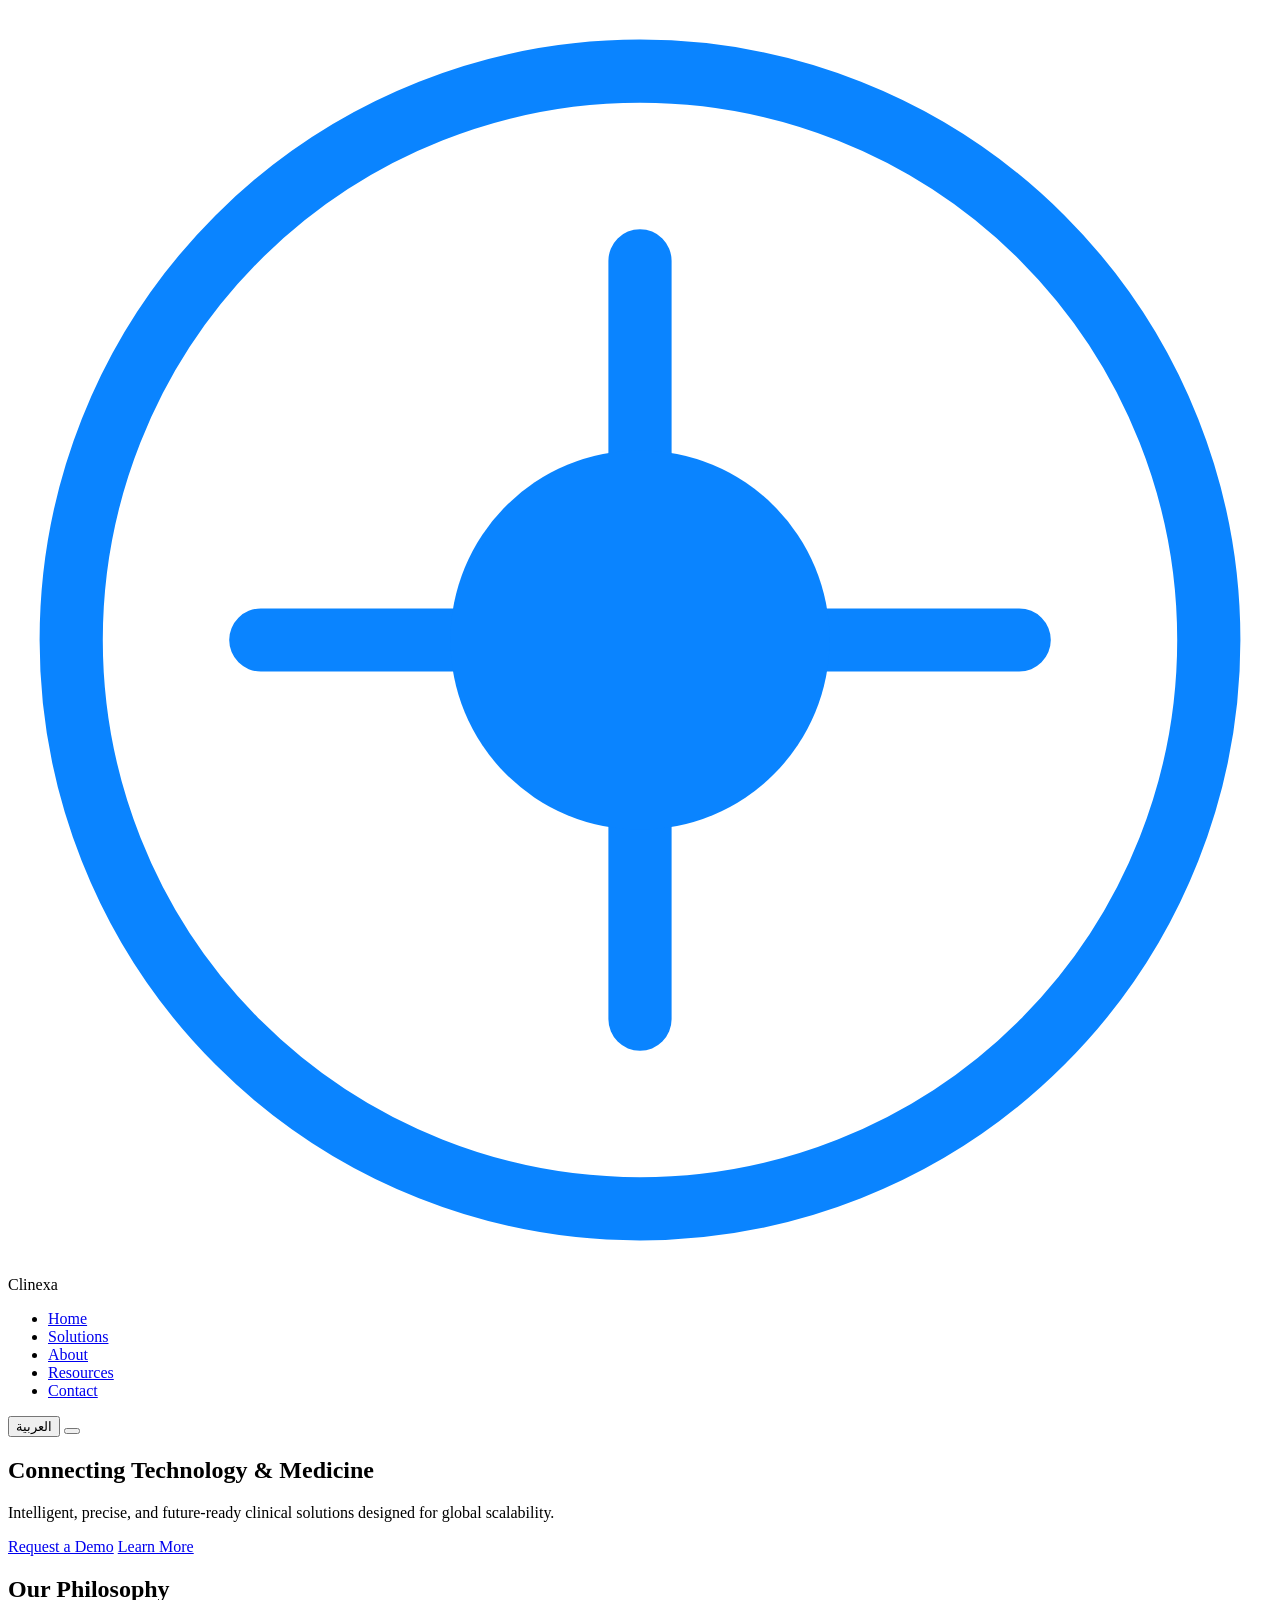
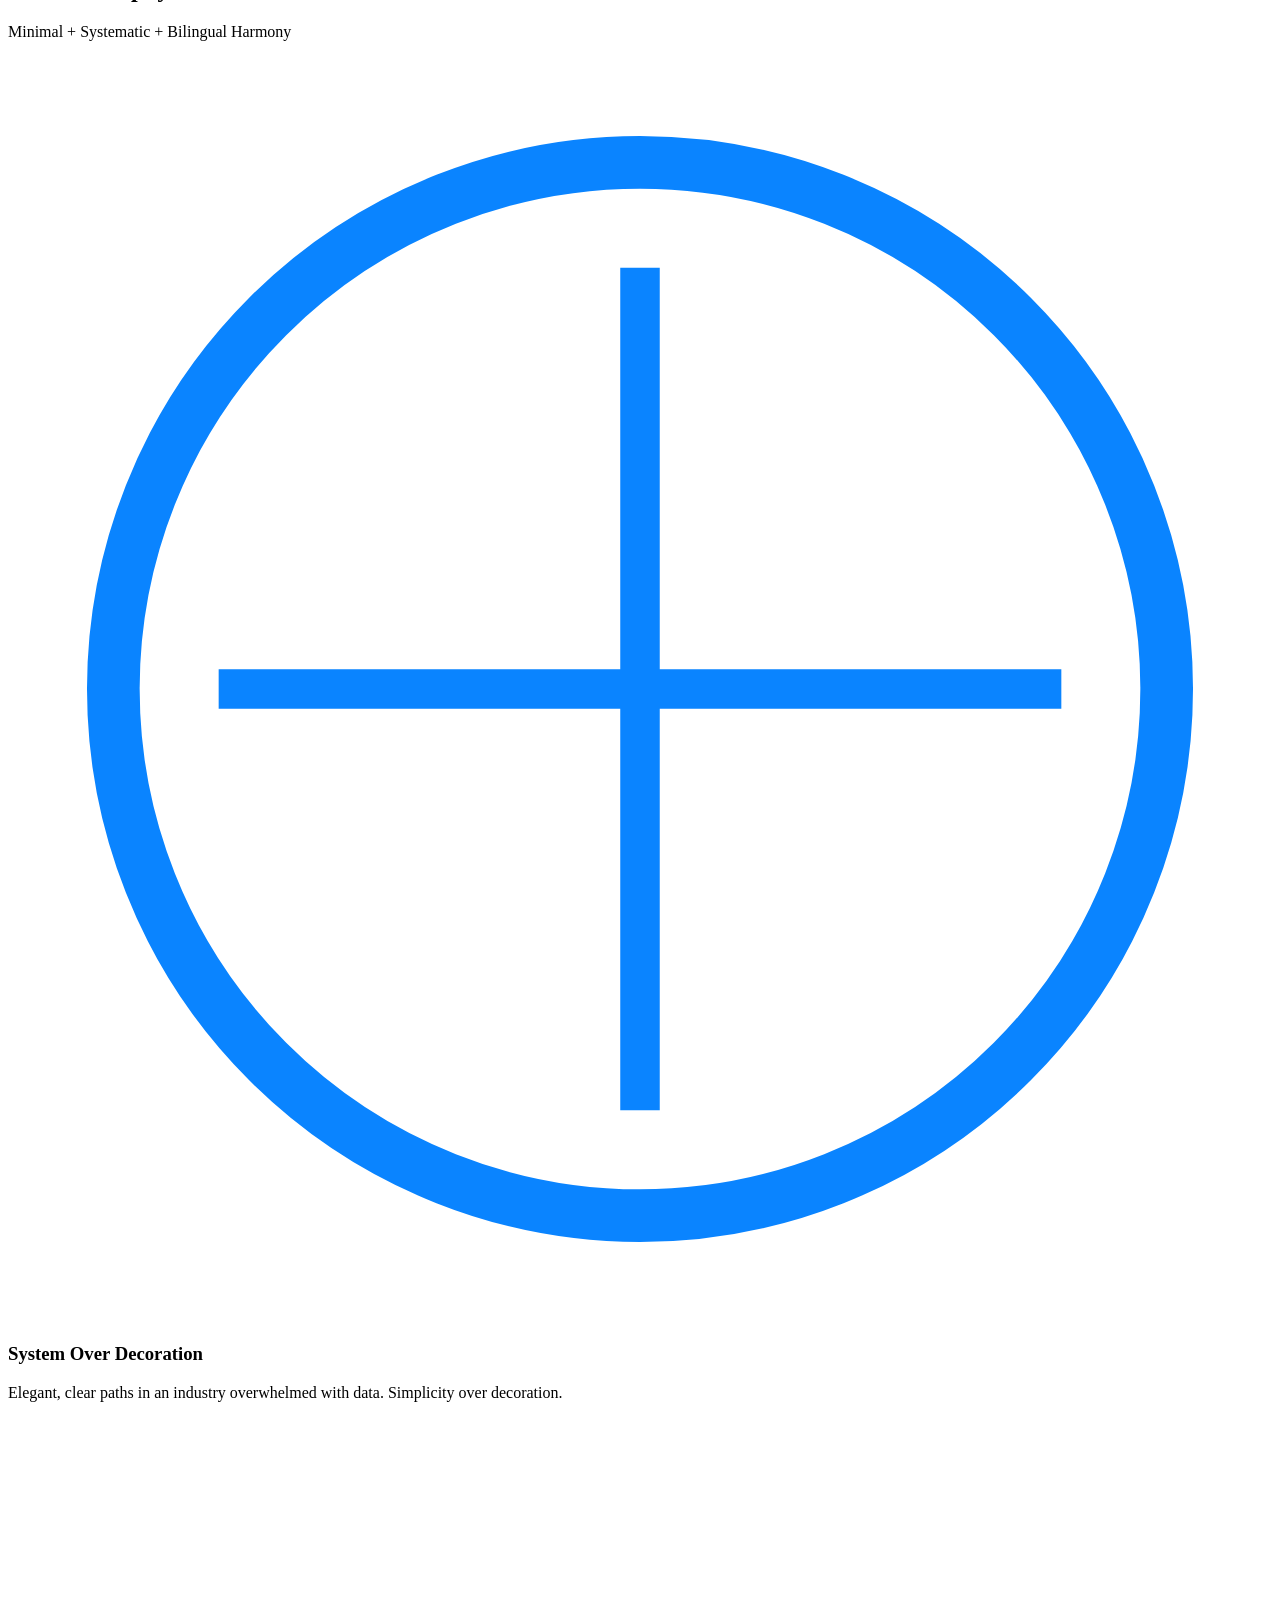
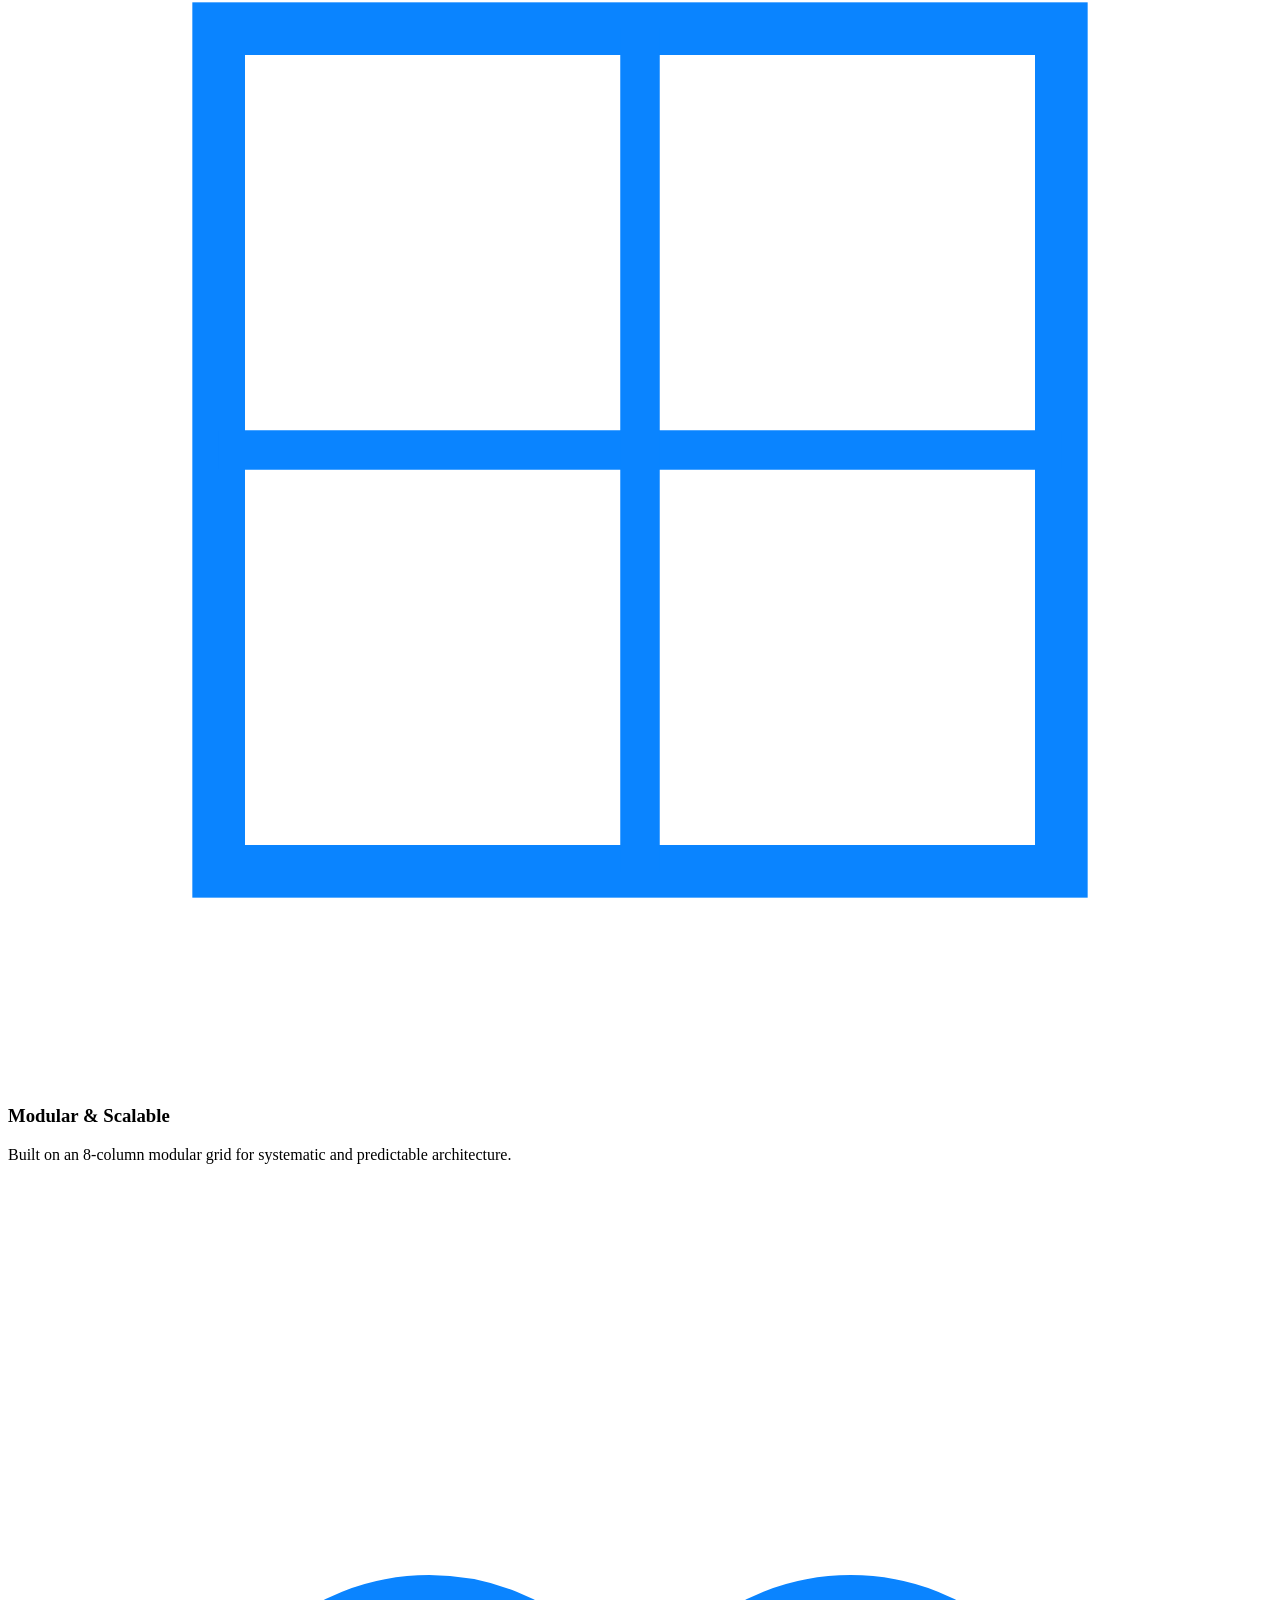
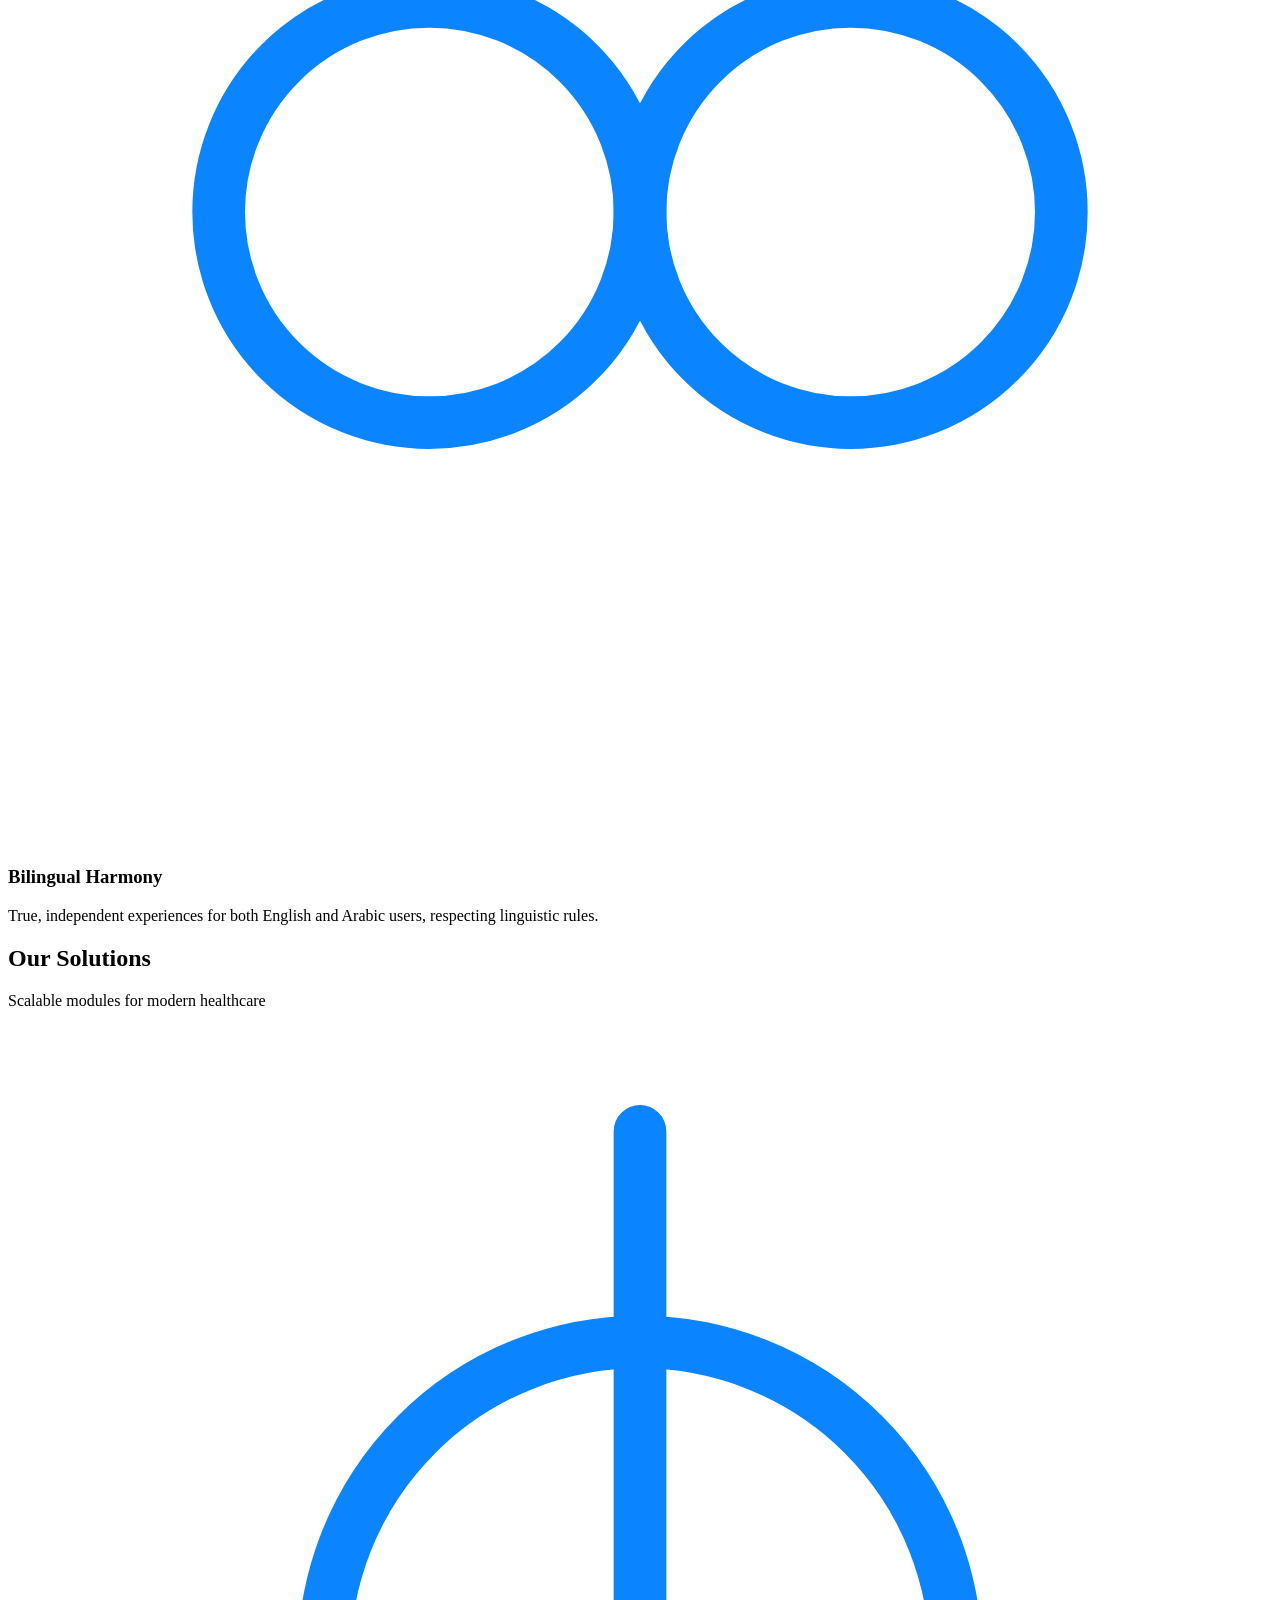
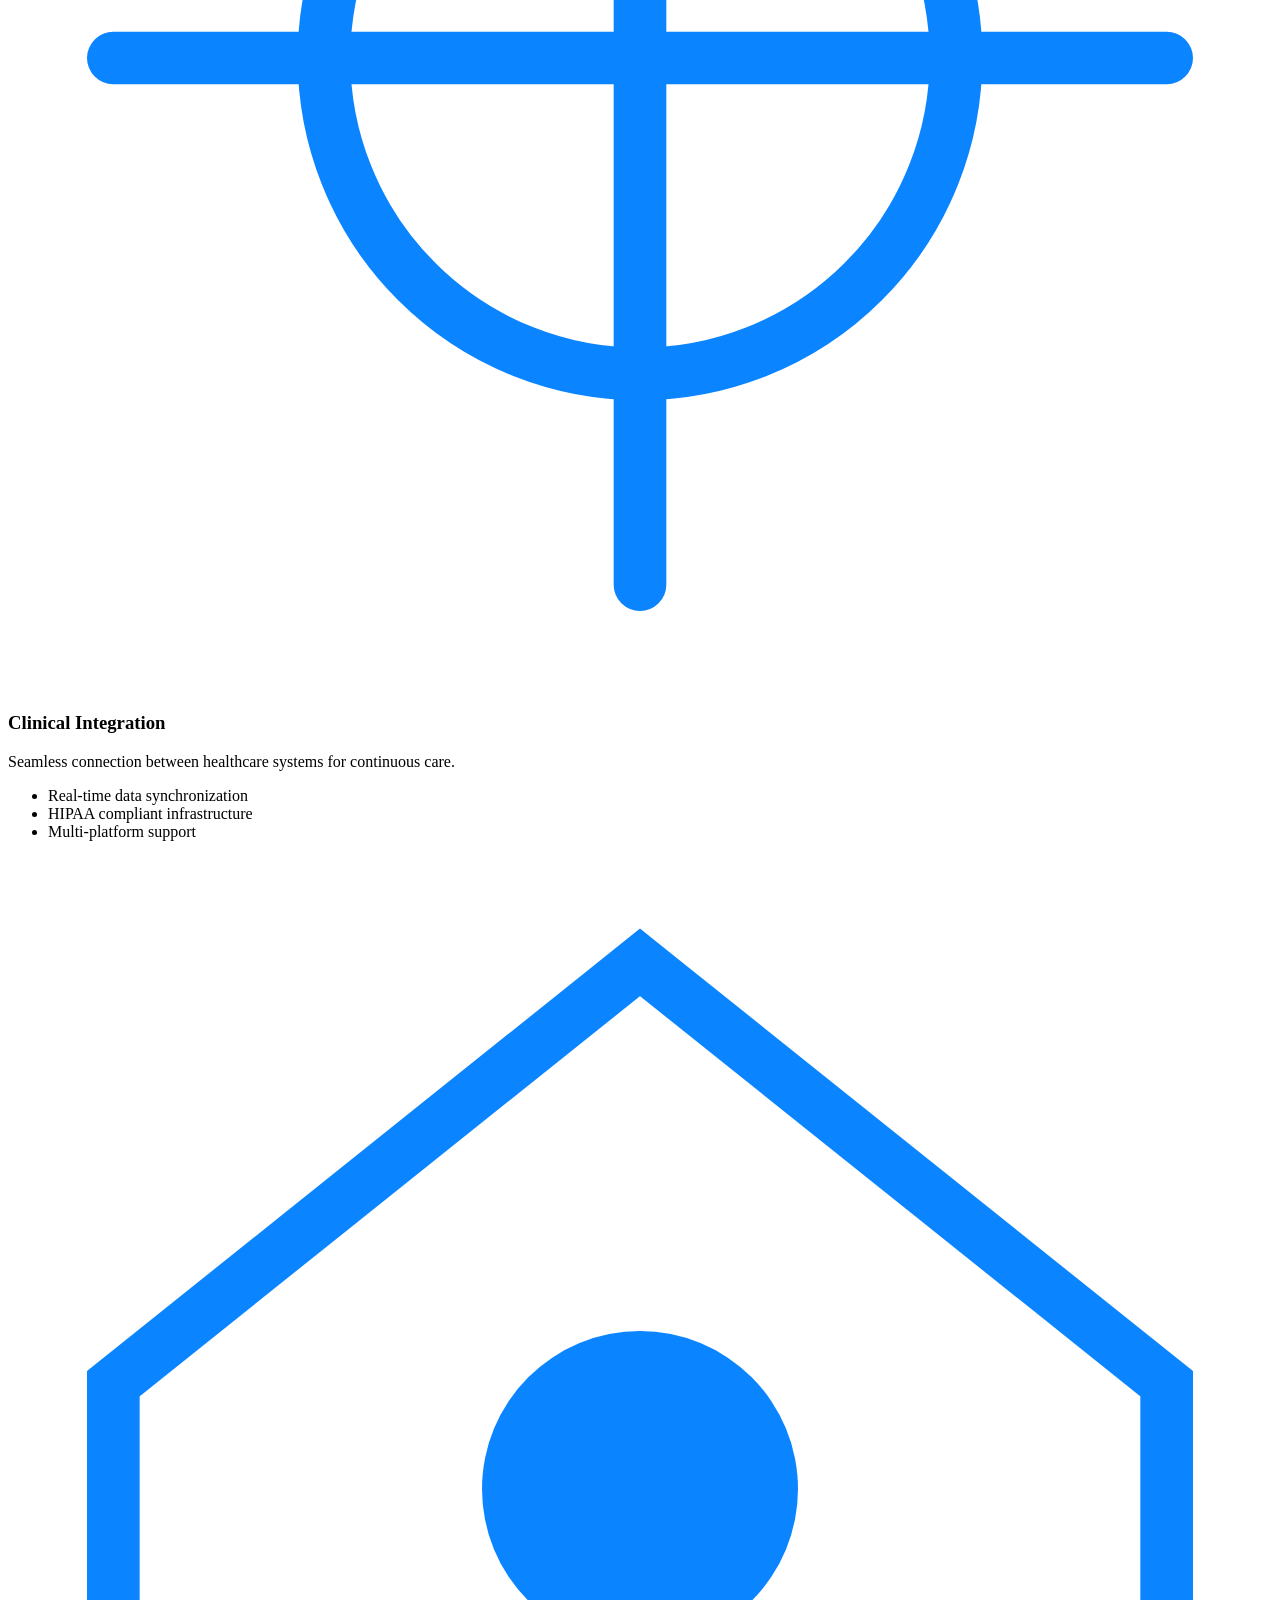
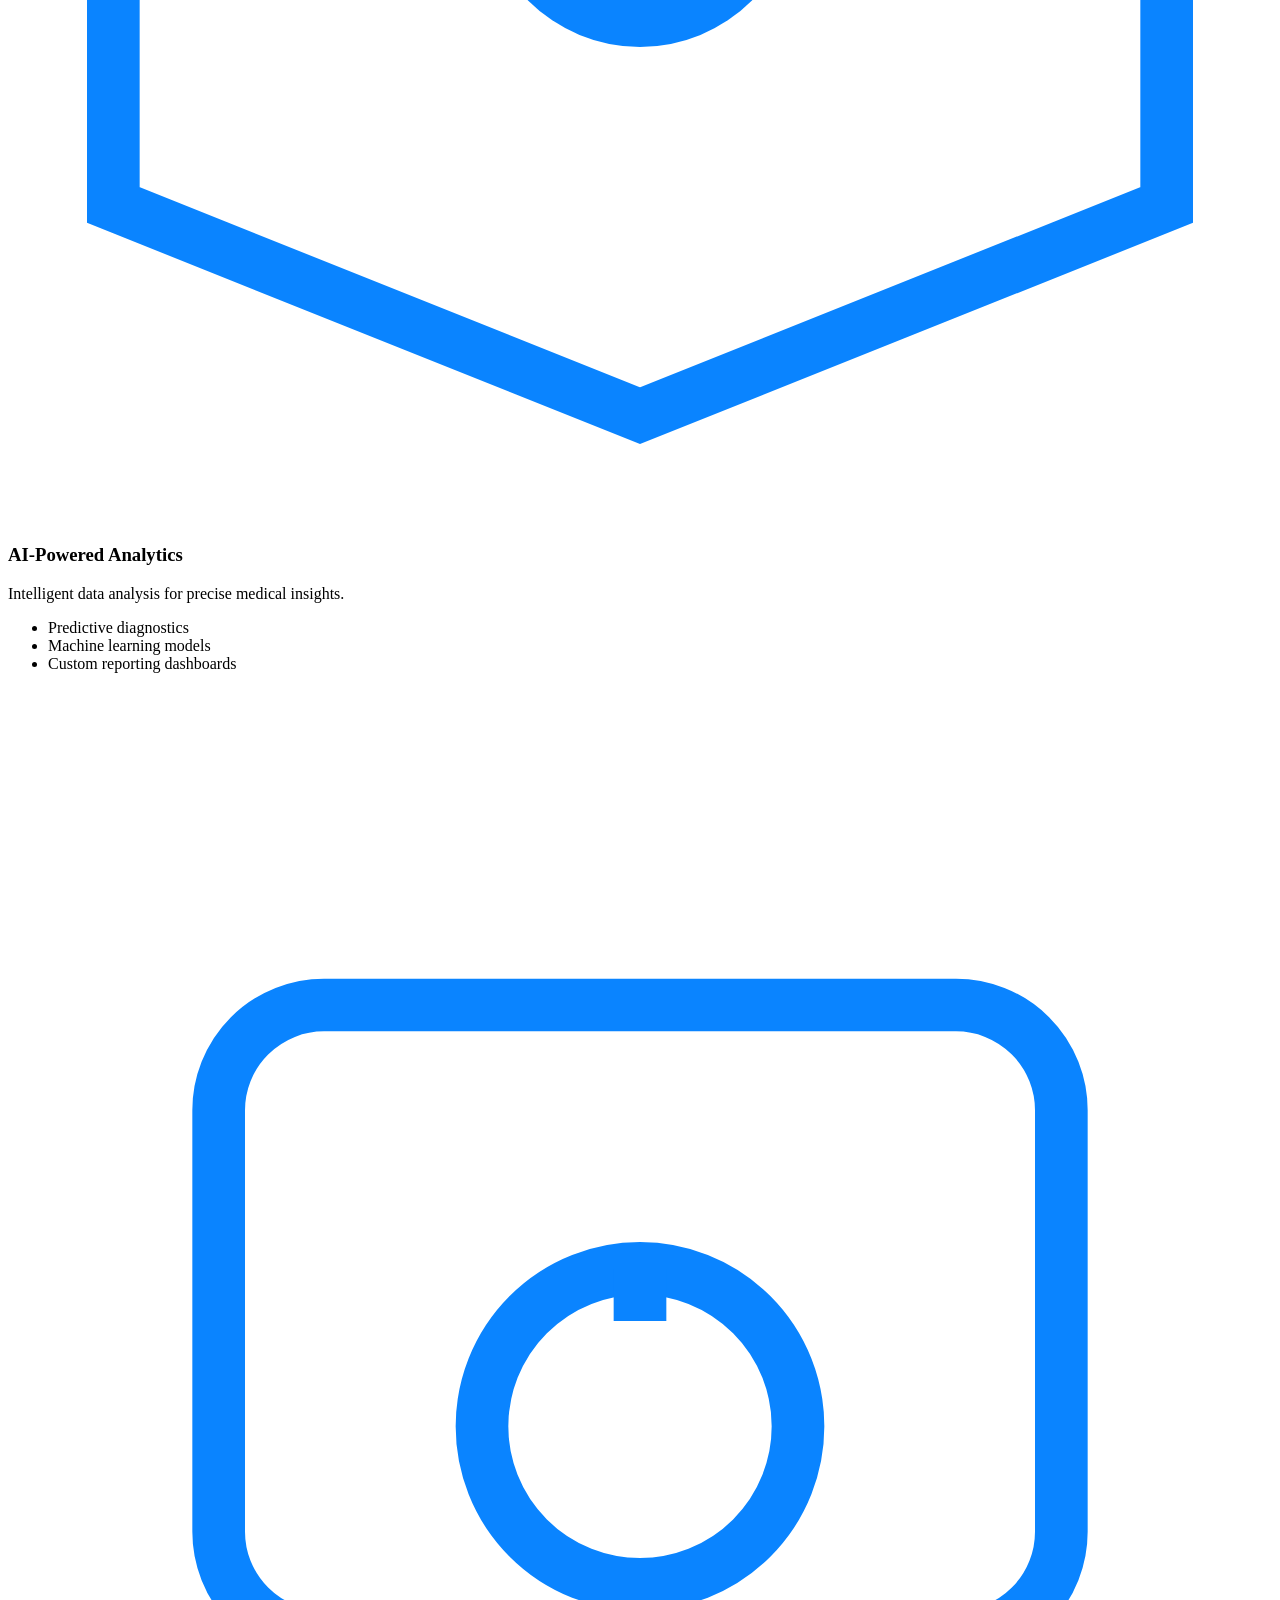
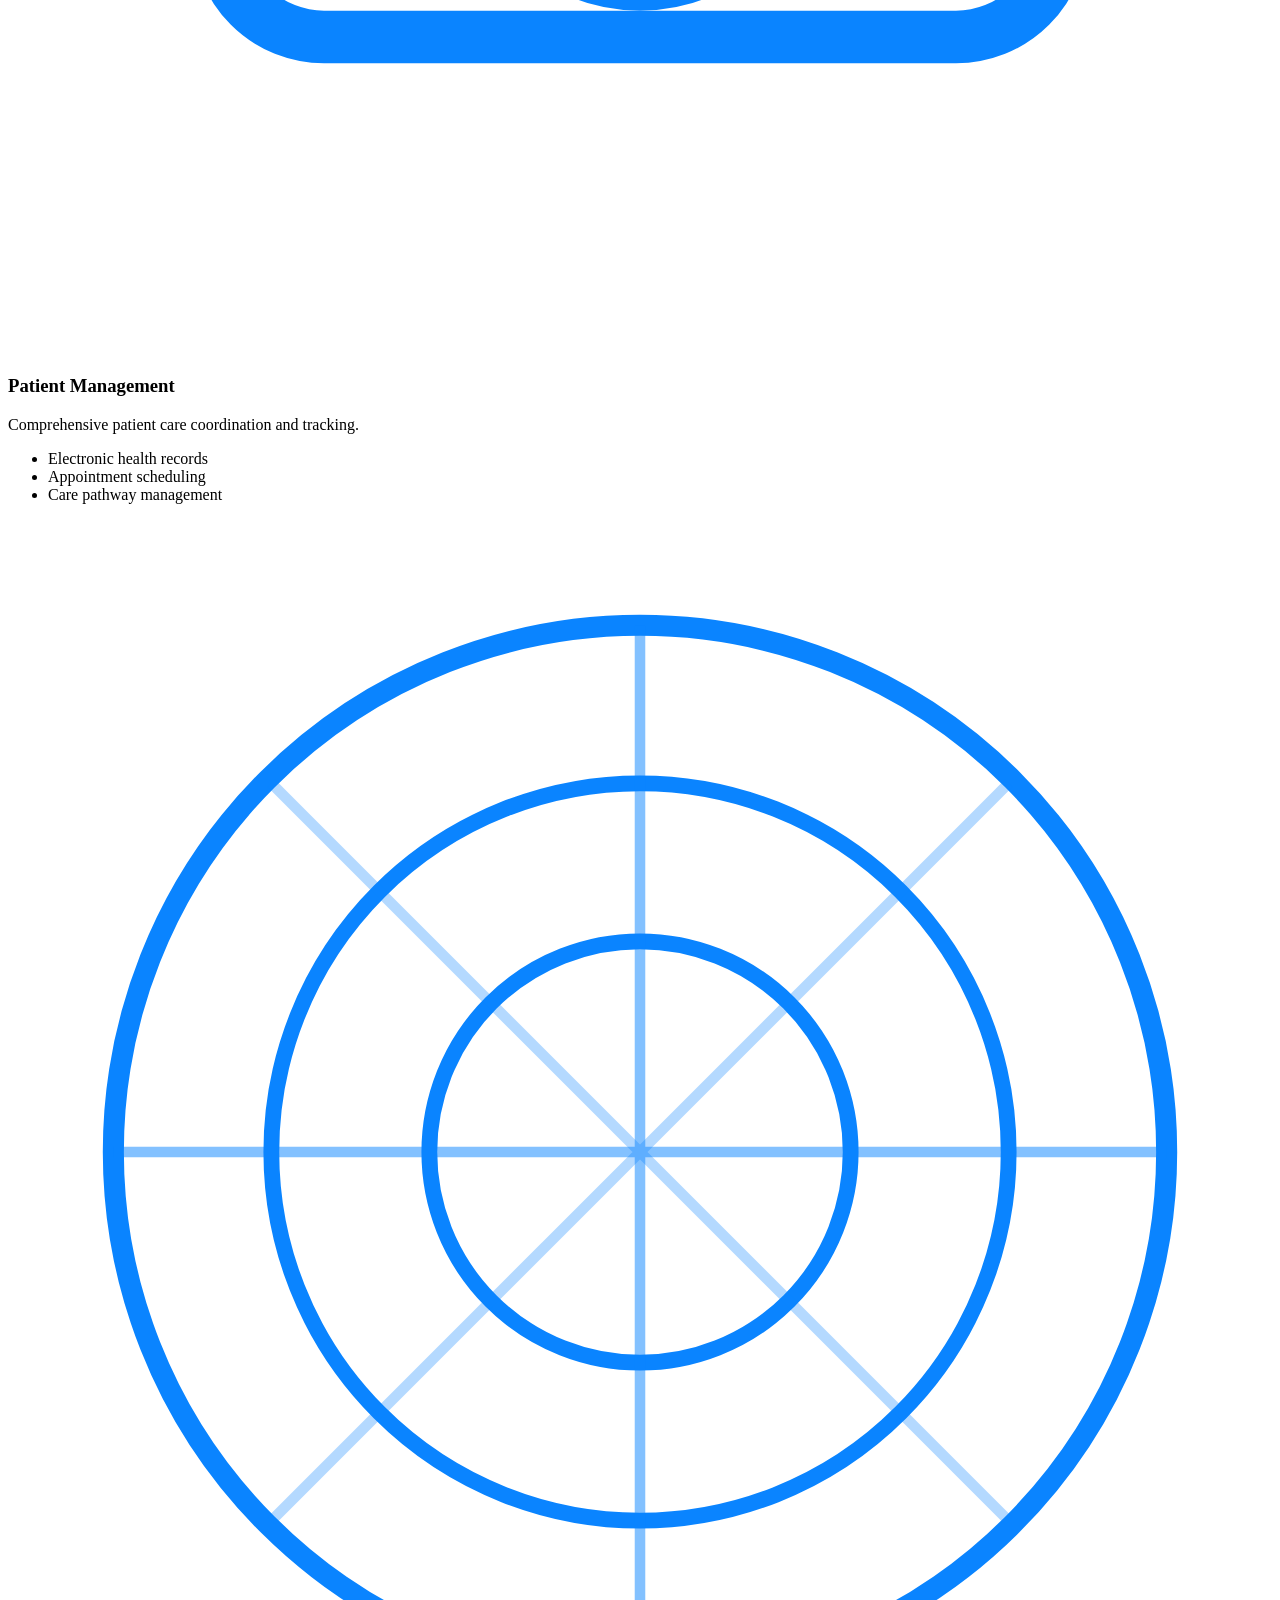
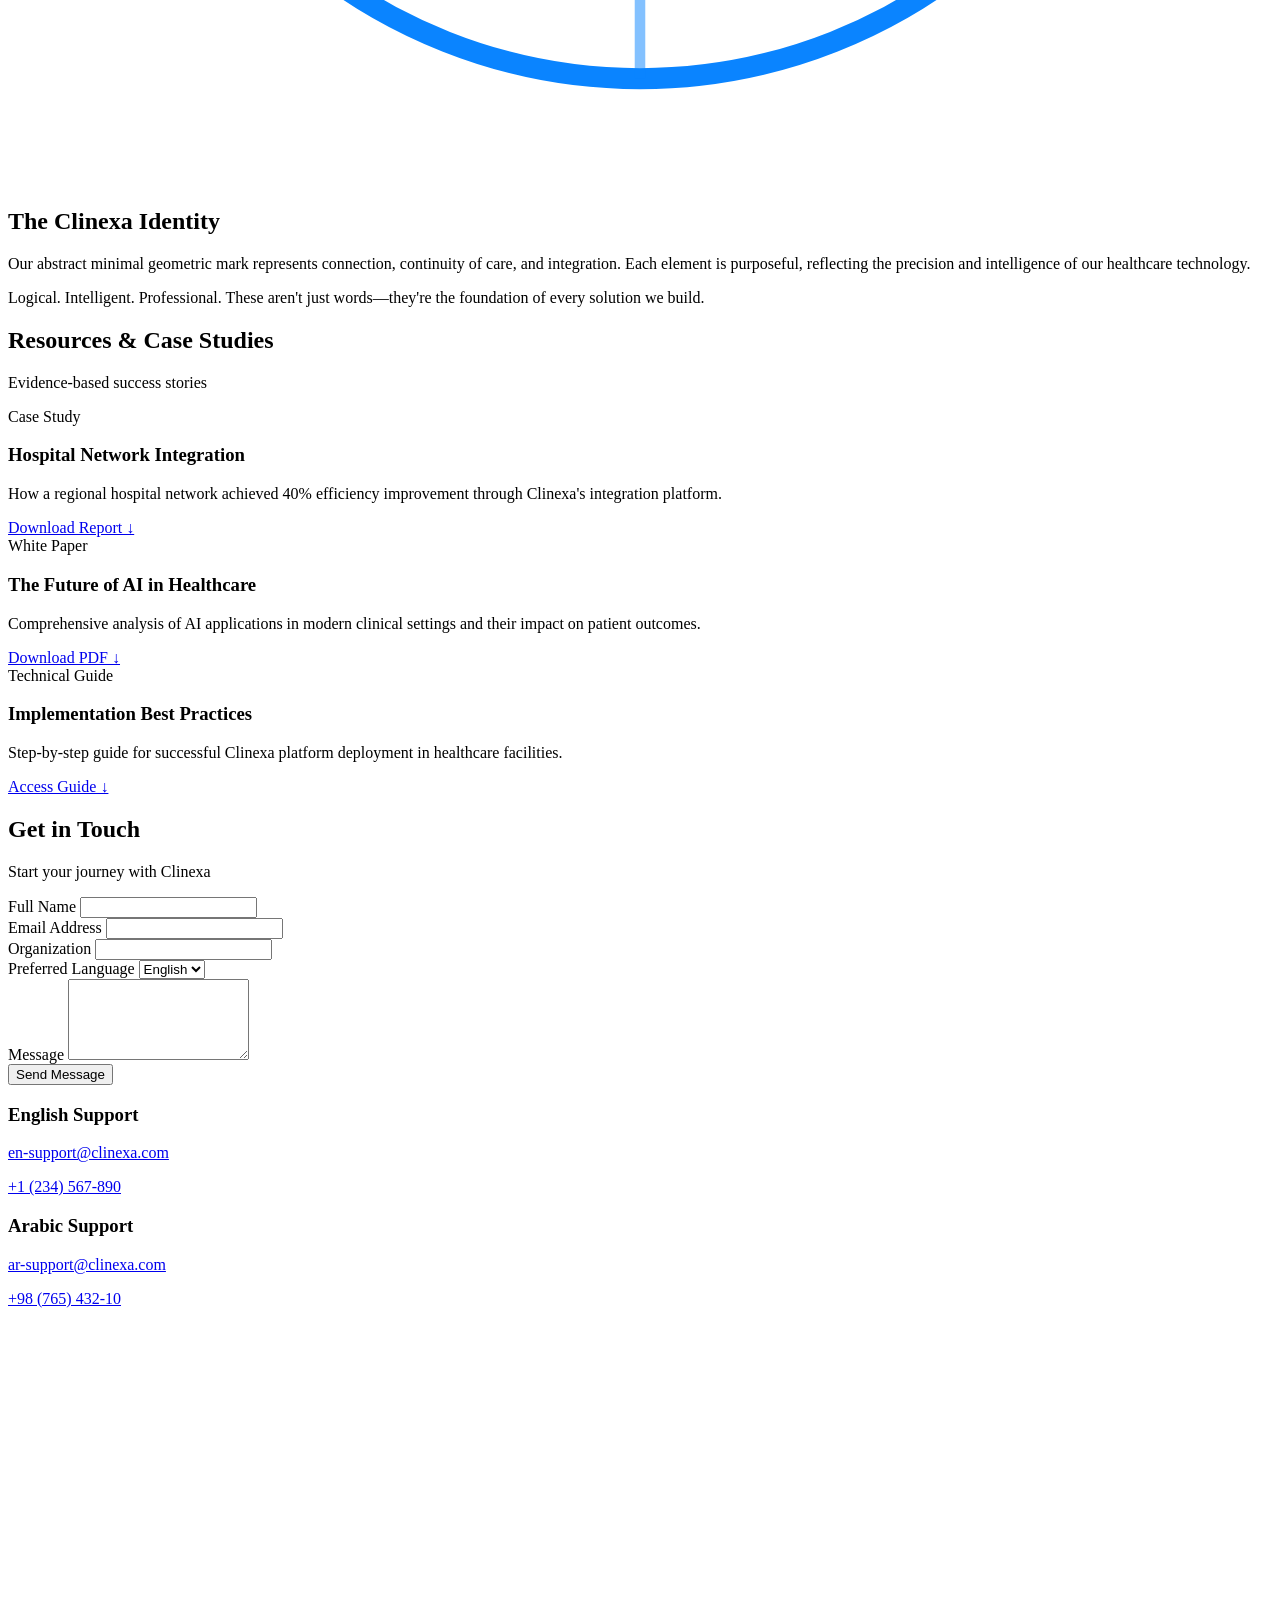
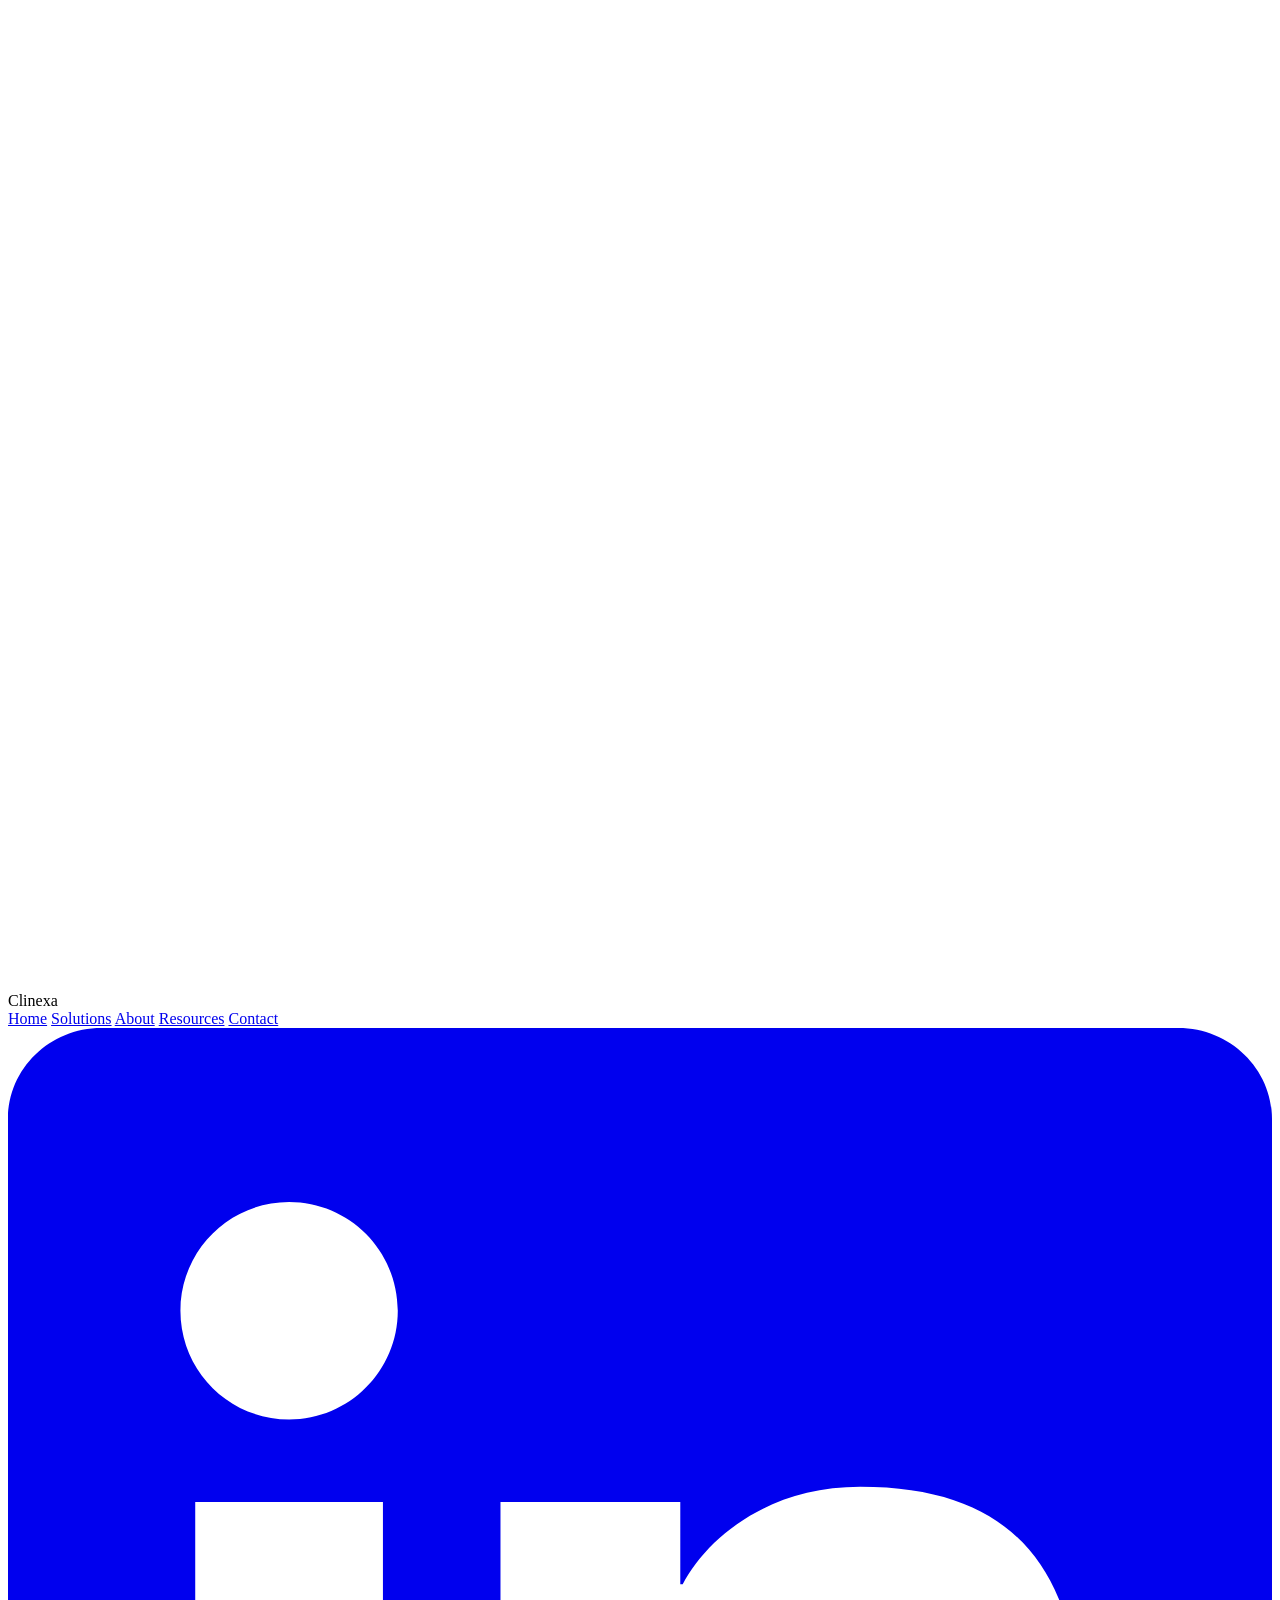
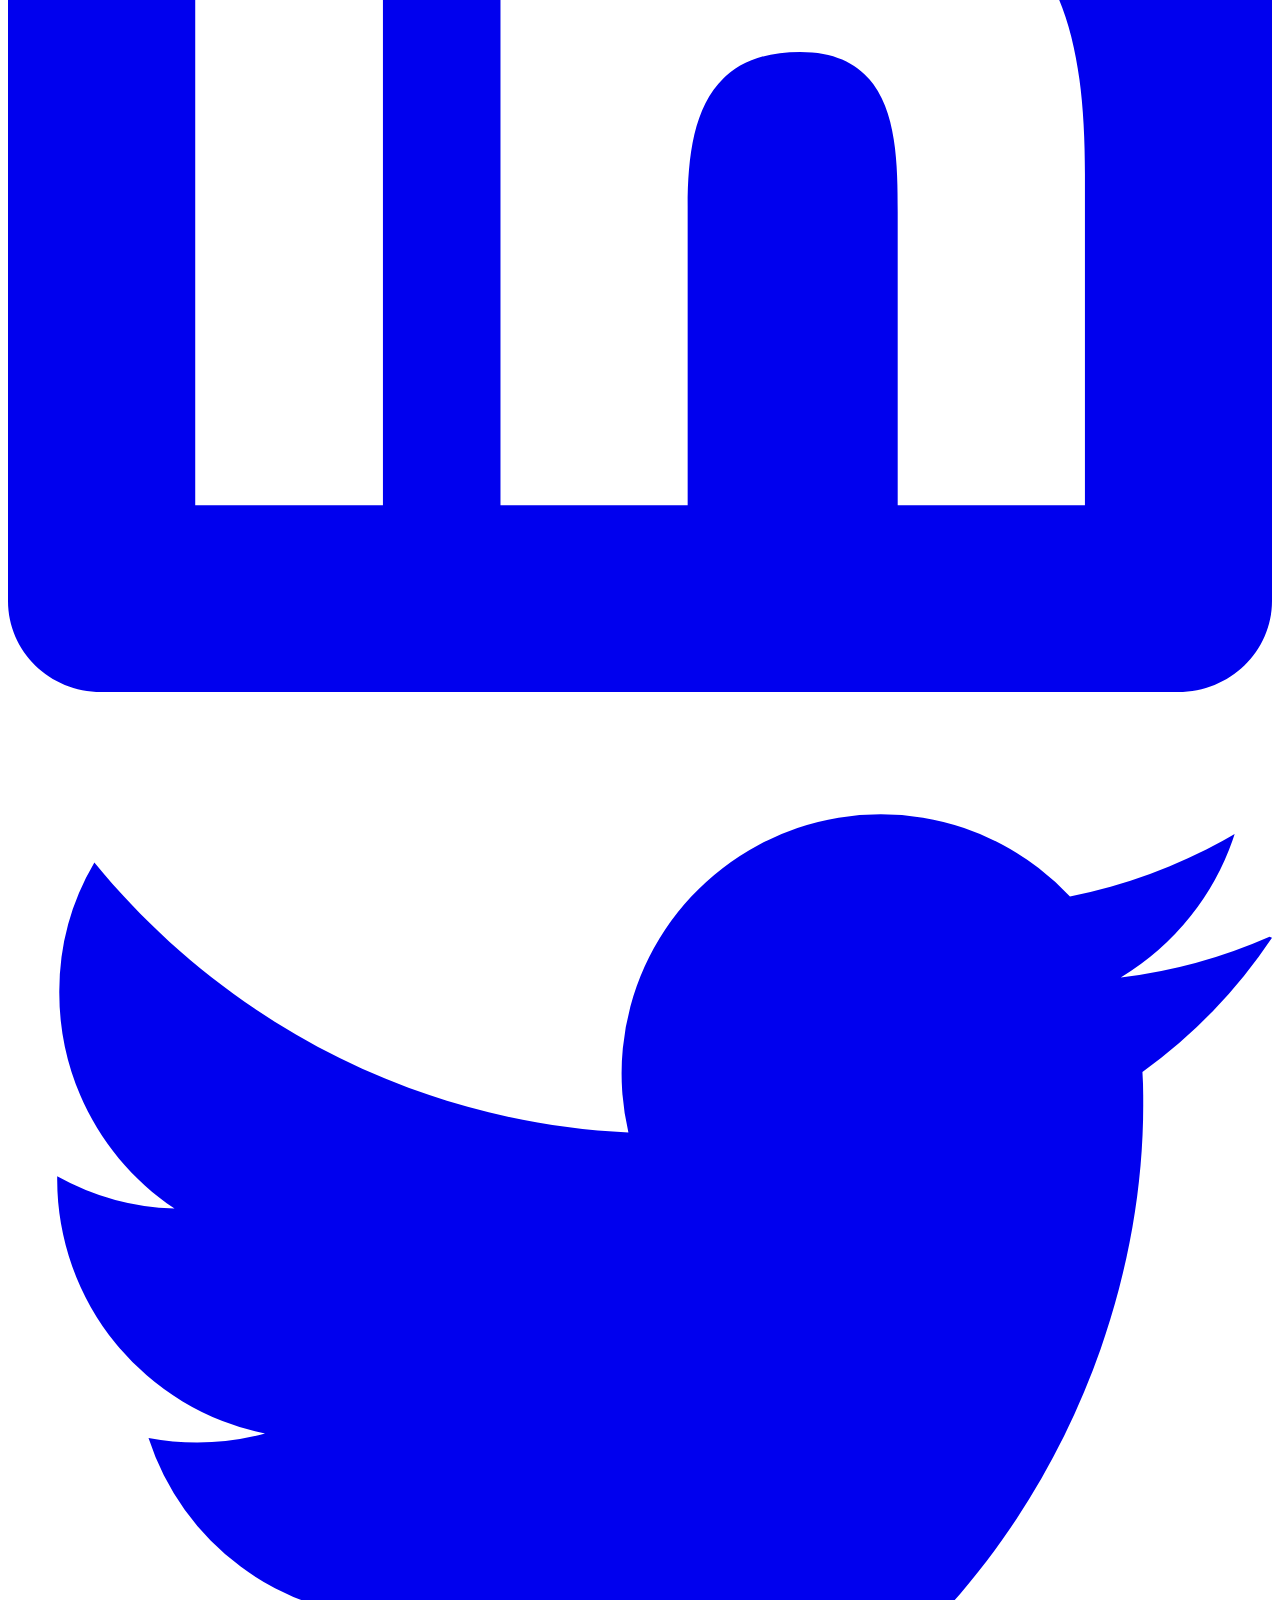
==== index.html @ c0dc722b "update branch" ====
<!DOCTYPE html>
<html lang="en" dir="ltr">
<head>
    <meta charset="UTF-8">
    <meta name="viewport" content="width=device-width, initial-scale=1.0">
    <title>Clinexa | كلينيكسا - Modern Healthcare Technology</title>
    <meta name="description" content="Discover Clinexa (كلينيكسا), a leader in modern healthcare technology. Intelligent, precise, and future-ready clinical solutions designed for global scalability. Seamless bilingual harmony across all platforms. A systematic approach to continuous care. | Clinexa: Connecting Technology & Medicine.">
    
    <!-- Google Fonts -->
    <link rel="preconnect" href="https://fonts.googleapis.com">
    <link rel="preconnect" href="https://fonts.gstatic.com" crossorigin>
    <link href="https://fonts.googleapis.com/css2?family=IBM+Plex+Sans+Arabic:wght@300;400;500;600;700&family=Inter:wght@300;400;500;600;700&display=swap" rel="stylesheet">
    
    <!-- Stylesheets -->
    <link rel="stylesheet" href="css/styles.css">
</head>
<body>
    <!-- Navigation -->
    <nav class="navbar">
        <div class="container nav-container">
            <div class="logo">
                <svg class="logo-icon" viewBox="0 0 40 40" xmlns="http://www.w3.org/2000/svg">
                    <circle cx="20" cy="20" r="18" fill="none" stroke="#0A84FF" stroke-width="2"/>
                    <path d="M20 8 L20 32 M8 20 L32 20" stroke="#0A84FF" stroke-width="2" stroke-linecap="round"/>
                    <circle cx="20" cy="20" r="6" fill="#0A84FF"/>
                </svg>
                <span class="logo-text">Clinexa</span>
            </div>
            
            <ul class="nav-links">
                <li><a href="#home" data-en="Home" data-ar="الرئيسية">Home</a></li>
                <li><a href="#solutions" data-en="Solutions" data-ar="الحلول">Solutions</a></li>
                <li><a href="#about" data-en="About" data-ar="عن كلينيكسا">About</a></li>
                <li><a href="#resources" data-en="Resources" data-ar="الموارد">Resources</a></li>
                <li><a href="#contact" data-en="Contact" data-ar="اتصل بنا">Contact</a></li>
            </ul>
            
            <button class="lang-toggle" id="langToggle" aria-label="Switch Language">
                <span class="lang-current">العربية</span>
            </button>
            
            <button class="mobile-menu-btn" id="mobileMenuBtn" aria-label="Toggle Menu">
                <span></span>
                <span></span>
                <span></span>
            </button>
        </div>
    </nav>

    <!-- Hero Section -->
    <section id="home" class="hero">
        <div class="data-flow-bg"></div>
        <div class="container hero-content">
            <h1 class="hero-title" data-en="Connecting Technology & Medicine" data-ar="ربط التكنولوجيا بالطب">Connecting Technology & Medicine</h1>
            <p class="hero-subtitle" data-en="Intelligent, precise, and future-ready clinical solutions designed for global scalability." data-ar="حلول سريرية ذكية ودقيقة ومستقبلية مصممة للتوسع العالمي.">Intelligent, precise, and future-ready clinical solutions designed for global scalability.</p>
            <div class="hero-cta">
                <a href="#contact" class="btn btn-primary" data-en="Request a Demo" data-ar="اطلب عرضًا تجريبيًا">Request a Demo</a>
                <a href="#solutions" class="btn btn-secondary" data-en="Learn More" data-ar="اعرف المزيد">Learn More</a>
            </div>
        </div>
    </section>

    <!-- Philosophy Section -->
    <section class="philosophy">
        <div class="container">
            <div class="section-header">
                <h2 class="section-title" data-en="Our Philosophy" data-ar="فلسفتنا">Our Philosophy</h2>
                <p class="section-subtitle" data-en="Minimal + Systematic + Bilingual Harmony" data-ar="بساطة + منهجية + تناغم ثنائي اللغة">Minimal + Systematic + Bilingual Harmony</p>
            </div>
            <div class="philosophy-grid">
                <div class="philosophy-card">
                    <div class="card-icon">
                        <svg viewBox="0 0 48 48" xmlns="http://www.w3.org/2000/svg">
                            <circle cx="24" cy="24" r="20" fill="none" stroke="#0A84FF" stroke-width="2"/>
                            <path d="M24 8 L24 40 M8 24 L40 24" stroke="#0A84FF" stroke-width="1.5"/>
                        </svg>
                    </div>
                    <h3 data-en="System Over Decoration" data-ar="النظام فوق الزخرفة">System Over Decoration</h3>
                    <p data-en="Elegant, clear paths in an industry overwhelmed with data. Simplicity over decoration." data-ar="مسارات أنيقة وواضحة في صناعة غارقة بالبيانات. البساطة فوق الزخرفة.">Elegant, clear paths in an industry overwhelmed with data. Simplicity over decoration.</p>
                </div>
                <div class="philosophy-card">
                    <div class="card-icon">
                        <svg viewBox="0 0 48 48" xmlns="http://www.w3.org/2000/svg">
                            <rect x="8" y="8" width="32" height="32" fill="none" stroke="#0A84FF" stroke-width="2"/>
                            <line x1="8" y1="24" x2="40" y2="24" stroke="#0A84FF" stroke-width="1.5"/>
                            <line x1="24" y1="8" x2="24" y2="40" stroke="#0A84FF" stroke-width="1.5"/>
                        </svg>
                    </div>
                    <h3 data-en="Modular & Scalable" data-ar="وحدات قابلة للتوسع">Modular & Scalable</h3>
                    <p data-en="Built on an 8-column modular grid for systematic and predictable architecture." data-ar="مبني على شبكة وحدات من 8 أعمدة لهندسة منهجية ومتوقعة.">Built on an 8-column modular grid for systematic and predictable architecture.</p>
                </div>
                <div class="philosophy-card">
                    <div class="card-icon">
                        <svg viewBox="0 0 48 48" xmlns="http://www.w3.org/2000/svg">
                            <circle cx="16" cy="24" r="8" fill="none" stroke="#0A84FF" stroke-width="2"/>
                            <circle cx="32" cy="24" r="8" fill="none" stroke="#0A84FF" stroke-width="2"/>
                            <line x1="24" y1="24" x2="24" y2="24" stroke="#0A84FF" stroke-width="2"/>
                        </svg>
                    </div>
                    <h3 data-en="Bilingual Harmony" data-ar="تناغم ثنائي اللغة">Bilingual Harmony</h3>
                    <p data-en="True, independent experiences for both English and Arabic users, respecting linguistic rules." data-ar="تجارب مستقلة وحقيقية لمستخدمي الإنجليزية والعربية، مع احترام القواعد اللغوية.">True, independent experiences for both English and Arabic users, respecting linguistic rules.</p>
                </div>
            </div>
        </div>
    </section>

    <!-- Solutions Section -->
    <section id="solutions" class="solutions">
        <div class="container">
            <div class="section-header">
                <h2 class="section-title" data-en="Our Solutions" data-ar="حلولنا">Our Solutions</h2>
                <p class="section-subtitle" data-en="Scalable modules for modern healthcare" data-ar="وحدات قابلة للتوسع للرعاية الصحية الحديثة">Scalable modules for modern healthcare</p>
            </div>
            <div class="solutions-grid">
                <div class="solution-module">
                    <div class="module-icon">
                        <svg viewBox="0 0 48 48" xmlns="http://www.w3.org/2000/svg">
                            <path d="M24 4 L24 44 M4 24 L44 24" stroke="#0A84FF" stroke-width="2" stroke-linecap="round"/>
                            <circle cx="24" cy="24" r="12" fill="none" stroke="#0A84FF" stroke-width="2"/>
                        </svg>
                    </div>
                    <h3 data-en="Clinical Integration" data-ar="التكامل السريري">Clinical Integration</h3>
                    <p data-en="Seamless connection between healthcare systems for continuous care." data-ar="اتصال سلس بين أنظمة الرعاية الصحية للرعاية المستمرة.">Seamless connection between healthcare systems for continuous care.</p>
                    <ul class="feature-list">
                        <li data-en="Real-time data synchronization" data-ar="مزامنة البيانات في الوقت الفعلي">Real-time data synchronization</li>
                        <li data-en="HIPAA compliant infrastructure" data-ar="بنية تحتية متوافقة مع HIPAA">HIPAA compliant infrastructure</li>
                        <li data-en="Multi-platform support" data-ar="دعم متعدد المنصات">Multi-platform support</li>
                    </ul>
                </div>
                <div class="solution-module">
                    <div class="module-icon">
                        <svg viewBox="0 0 48 48" xmlns="http://www.w3.org/2000/svg">
                            <polygon points="24,4 44,20 44,36 24,44 4,36 4,20" fill="none" stroke="#0A84FF" stroke-width="2"/>
                            <circle cx="24" cy="24" r="6" fill="#0A84FF"/>
                        </svg>
                    </div>
                    <h3 data-en="AI-Powered Analytics" data-ar="تحليلات مدعومة بالذكاء الاصطناعي">AI-Powered Analytics</h3>
                    <p data-en="Intelligent data analysis for precise medical insights." data-ar="تحليل بيانات ذكي لرؤى طبية دقيقة.">Intelligent data analysis for precise medical insights.</p>
                    <ul class="feature-list">
                        <li data-en="Predictive diagnostics" data-ar="تشخيص تنبؤي">Predictive diagnostics</li>
                        <li data-en="Machine learning models" data-ar="نماذج تعلم الآلة">Machine learning models</li>
                        <li data-en="Custom reporting dashboards" data-ar="لوحات تقارير مخصصة">Custom reporting dashboards</li>
                    </ul>
                </div>
                <div class="solution-module">
                    <div class="module-icon">
                        <svg viewBox="0 0 48 48" xmlns="http://www.w3.org/2000/svg">
                            <rect x="8" y="12" width="32" height="24" rx="4" fill="none" stroke="#0A84FF" stroke-width="2"/>
                            <circle cx="24" cy="28" r="6" fill="none" stroke="#0A84FF" stroke-width="2"/>
                            <line x1="24" y1="22" x2="24" y2="24" stroke="#0A84FF" stroke-width="2"/>
                        </svg>
                    </div>
                    <h3 data-en="Patient Management" data-ar="إدارة المرضى">Patient Management</h3>
                    <p data-en="Comprehensive patient care coordination and tracking." data-ar="تنسيق وتتبع شامل لرعاية المرضى.">Comprehensive patient care coordination and tracking.</p>
                    <ul class="feature-list">
                        <li data-en="Electronic health records" data-ar="السجلات الصحية الإلكترونية">Electronic health records</li>
                        <li data-en="Appointment scheduling" data-ar="جدولة المواعيد">Appointment scheduling</li>
                        <li data-en="Care pathway management" data-ar="إدارة مسارات الرعاية">Care pathway management</li>
                    </ul>
                </div>
            </div>
        </div>
    </section>

    <!-- About Section -->
    <section id="about" class="about">
        <div class="container">
            <div class="about-content">
                <div class="about-symbol">
                    <svg viewBox="0 0 120 120" xmlns="http://www.w3.org/2000/svg">
                        <circle cx="60" cy="60" r="50" fill="none" stroke="#0A84FF" stroke-width="2"/>
                        <circle cx="60" cy="60" r="35" fill="none" stroke="#0A84FF" stroke-width="1.5"/>
                        <circle cx="60" cy="60" r="20" fill="none" stroke="#0A84FF" stroke-width="1.5"/>
                        <path d="M60 10 L60 110 M10 60 L110 60" stroke="#0A84FF" stroke-width="1" opacity="0.5"/>
                        <path d="M25 25 L95 95 M95 25 L25 95" stroke="#0A84FF" stroke-width="1" opacity="0.3"/>
                    </svg>
                </div>
                <div class="about-text">
                    <h2 class="section-title" data-en="The Clinexa Identity" data-ar="هوية كلينيكسا">The Clinexa Identity</h2>
                    <p data-en="Our abstract minimal geometric mark represents connection, continuity of care, and integration. Each element is purposeful, reflecting the precision and intelligence of our healthcare technology." data-ar="تمثل علامتنا الهندسية المجردة الحد الأدنى الاتصال واستمرارية الرعاية والتكامل. كل عنصر هادف، يعكس دقة وذكاء تكنولوجيا الرعاية الصحية لدينا.">Our abstract minimal geometric mark represents connection, continuity of care, and integration. Each element is purposeful, reflecting the precision and intelligence of our healthcare technology.</p>
                    <p data-en="Logical. Intelligent. Professional. These aren't just words—they're the foundation of every solution we build." data-ar="منطقي. ذكي. احترافي. هذه ليست مجرد كلمات—إنها أساس كل حل نبنيه.">Logical. Intelligent. Professional. These aren't just words—they're the foundation of every solution we build.</p>
                </div>
            </div>
        </div>
    </section>

    <!-- Resources Section -->
    <section id="resources" class="resources">
        <div class="container">
            <div class="section-header">
                <h2 class="section-title" data-en="Resources & Case Studies" data-ar="الموارد ودراسات الحالة">Resources & Case Studies</h2>
                <p class="section-subtitle" data-en="Evidence-based success stories" data-ar="قصص نجاح قائمة على الأدلة">Evidence-based success stories</p>
            </div>
            <div class="resources-grid">
                <div class="resource-card">
                    <div class="resource-type" data-en="Case Study" data-ar="دراسة حالة">Case Study</div>
                    <h3 data-en="Hospital Network Integration" data-ar="تكامل شبكة المستشفيات">Hospital Network Integration</h3>
                    <p data-en="How a regional hospital network achieved 40% efficiency improvement through Clinexa's integration platform." data-ar="كيف حققت شبكة مستشفيات إقليمية تحسينًا بنسبة 40% في الكفاءة من خلال منصة تكامل كلينيكسا.">How a regional hospital network achieved 40% efficiency improvement through Clinexa's integration platform.</p>
                    <a href="#" class="resource-link" data-en="Download Report" data-ar="تنزيل التقرير">Download Report ↓</a>
                </div>
                <div class="resource-card">
                    <div class="resource-type" data-en="White Paper" data-ar="ورقة بيضاء">White Paper</div>
                    <h3 data-en="The Future of AI in Healthcare" data-ar="مستقبل الذكاء الاصطناعي في الرعاية الصحية">The Future of AI in Healthcare</h3>
                    <p data-en="Comprehensive analysis of AI applications in modern clinical settings and their impact on patient outcomes." data-ar="تحليل شامل لتطبيقات الذكاء الاصطناعي في البيئات السريرية الحديثة وتأثيرها على نتائج المرضى.">Comprehensive analysis of AI applications in modern clinical settings and their impact on patient outcomes.</p>
                    <a href="#" class="resource-link" data-en="Download PDF" data-ar="تنزيل ملف PDF">Download PDF ↓</a>
                </div>
                <div class="resource-card">
                    <div class="resource-type" data-en="Technical Guide" data-ar="دليل تقني">Technical Guide</div>
                    <h3 data-en="Implementation Best Practices" data-ar="أفضل ممارسات التنفيذ">Implementation Best Practices</h3>
                    <p data-en="Step-by-step guide for successful Clinexa platform deployment in healthcare facilities." data-ar="دليل خطوة بخطوة للنشر الناجح لمنصة كلينيكسا في المرافق الصحية.">Step-by-step guide for successful Clinexa platform deployment in healthcare facilities.</p>
                    <a href="#" class="resource-link" data-en="Access Guide" data-ar="الوصول إلى الدليل">Access Guide ↓</a>
                </div>
            </div>
        </div>
    </section>

    <!-- Contact Section -->
    <section id="contact" class="contact">
        <div class="container">
            <div class="section-header">
                <h2 class="section-title" data-en="Get in Touch" data-ar="تواصل معنا">Get in Touch</h2>
                <p class="section-subtitle" data-en="Start your journey with Clinexa" data-ar="ابدأ رحلتك مع كلينيكسا">Start your journey with Clinexa</p>
            </div>
            <div class="contact-wrapper">
                <form class="contact-form" id="contactForm">
                    <div class="form-group">
                        <label for="name" data-en="Full Name" data-ar="الاسم الكامل">Full Name</label>
                        <input type="text" id="name" name="name" required>
                    </div>
                    <div class="form-group">
                        <label for="email" data-en="Email Address" data-ar="البريد الإلكتروني">Email Address</label>
                        <input type="email" id="email" name="email" required>
                    </div>
                    <div class="form-group">
                        <label for="organization" data-en="Organization" data-ar="المؤسسة">Organization</label>
                        <input type="text" id="organization" name="organization">
                    </div>
                    <div class="form-group">
                        <label for="language" data-en="Preferred Language" data-ar="اللغة المفضلة">Preferred Language</label>
                        <select id="language" name="language">
                            <option value="en">English</option>
                            <option value="ar">العربية</option>
                        </select>
                    </div>
                    <div class="form-group">
                        <label for="message" data-en="Message" data-ar="الرسالة">Message</label>
                        <textarea id="message" name="message" rows="5" required></textarea>
                    </div>
                    <button type="submit" class="btn btn-primary btn-full" data-en="Send Message" data-ar="إرسال الرسالة">Send Message</button>
                </form>
                
                <div class="contact-info">
                    <div class="info-card">
                        <h3 data-en="English Support" data-ar="الدعم الإنجليزي">English Support</h3>
                        <p><a href="mailto:en-support@clinexa.com">en-support@clinexa.com</a></p>
                        <p><a href="tel:+1234567890">+1 (234) 567-890</a></p>
                    </div>
                    <div class="info-card">
                        <h3 data-en="Arabic Support" data-ar="الدعم العربي">Arabic Support</h3>
                        <p><a href="mailto:ar-support@clinexa.com">ar-support@clinexa.com</a></p>
                        <p><a href="tel:+9876543210">+98 (765) 432-10</a></p>
                    </div>
                </div>
            </div>
        </div>
    </section>

    <!-- Footer -->
    <footer class="footer">
        <div class="container">
            <div class="footer-content">
                <div class="footer-brand">
                    <svg class="logo-icon" viewBox="0 0 40 40" xmlns="http://www.w3.org/2000/svg">
                        <circle cx="20" cy="20" r="18" fill="none" stroke="#FFFFFF" stroke-width="2"/>
                        <path d="M20 8 L20 32 M8 20 L32 20" stroke="#FFFFFF" stroke-width="2" stroke-linecap="round"/>
                        <circle cx="20" cy="20" r="6" fill="#FFFFFF"/>
                    </svg>
                    <span class="logo-text">Clinexa</span>
                </div>
                <div class="footer-links">
                    <a href="#home" data-en="Home" data-ar="الرئيسية">Home</a>
                    <a href="#solutions" data-en="Solutions" data-ar="الحلول">Solutions</a>
                    <a href="#about" data-en="About" data-ar="عن كلينيكسا">About</a>
                    <a href="#resources" data-en="Resources" data-ar="الموارد">Resources</a>
                    <a href="#contact" data-en="Contact" data-ar="اتصل بنا">Contact</a>
                </div>
                <div class="footer-social">
                    <a href="#" aria-label="LinkedIn">
                        <svg viewBox="0 0 24 24" xmlns="http://www.w3.org/2000/svg">
                            <path d="M20.447 20.452h-3.554v-5.569c0-1.328-.027-3.037-1.852-3.037-1.853 0-2.136 1.445-2.136 2.939v5.667H9.351V9h3.414v1.561h.046c.477-.9 1.637-1.85 3.37-1.85 3.601 0 4.267 2.37 4.267 5.455v6.286zM5.337 7.433c-1.144 0-2.063-.926-2.063-2.065 0-1.138.92-2.063 2.063-2.063 1.14 0 2.064.925 2.064 2.063 0 1.139-.925 2.065-2.064 2.065zm1.782 13.019H3.555V9h3.564v11.452zM22.225 0H1.771C.792 0 0 .774 0 1.729v20.542C0 23.227.792 24 1.771 24h20.451C23.2 24 24 23.227 24 22.271V1.729C24 .774 23.2 0 22.222 0h.003z" fill="currentColor"/>
                        </svg>
                    </a>
                    <a href="#" aria-label="Twitter">
                        <svg viewBox="0 0 24 24" xmlns="http://www.w3.org/2000/svg">
                            <path d="M23.953 4.57a10 10 0 01-2.825.775 4.958 4.958 0 002.163-2.723c-.951.555-2.005.959-3.127 1.184a4.92 4.92 0 00-8.384 4.482C7.69 8.095 4.067 6.13 1.64 3.162a4.822 4.822 0 00-.666 2.475c0 1.71.87 3.213 2.188 4.096a4.904 4.904 0 01-2.228-.616v.06a4.923 4.923 0 003.946 4.827 4.996 4.996 0 01-2.212.085 4.936 4.936 0 004.604 3.417 9.867 9.867 0 01-6.102 2.105c-.39 0-.779-.023-1.17-.067a13.995 13.995 0 007.557 2.209c9.053 0 13.998-7.496 13.998-13.985 0-.21 0-.42-.015-.63A9.935 9.935 0 0024 4.59z" fill="currentColor"/>
                        </svg>
                    </a>
                </div>
            </div>
            <div class="footer-bottom">
                <p data-en="© 2024 Clinexa. All rights reserved." data-ar="© 2024 كلينيكسا. جميع الحقوق محفوظة.">© 2024 Clinexa. All rights reserved.</p>
                <div class="footer-legal">
                    <a href="#" data-en="Privacy Policy" data-ar="سياسة الخصوصية">Privacy Policy</a>
                    <a href="#" data-en="Terms of Service" data-ar="شروط الخدمة">Terms of Service</a>
                </div>
            </div>
        </div>
    </footer>

    <script src="js/main.js"></script>
</body>
</html>
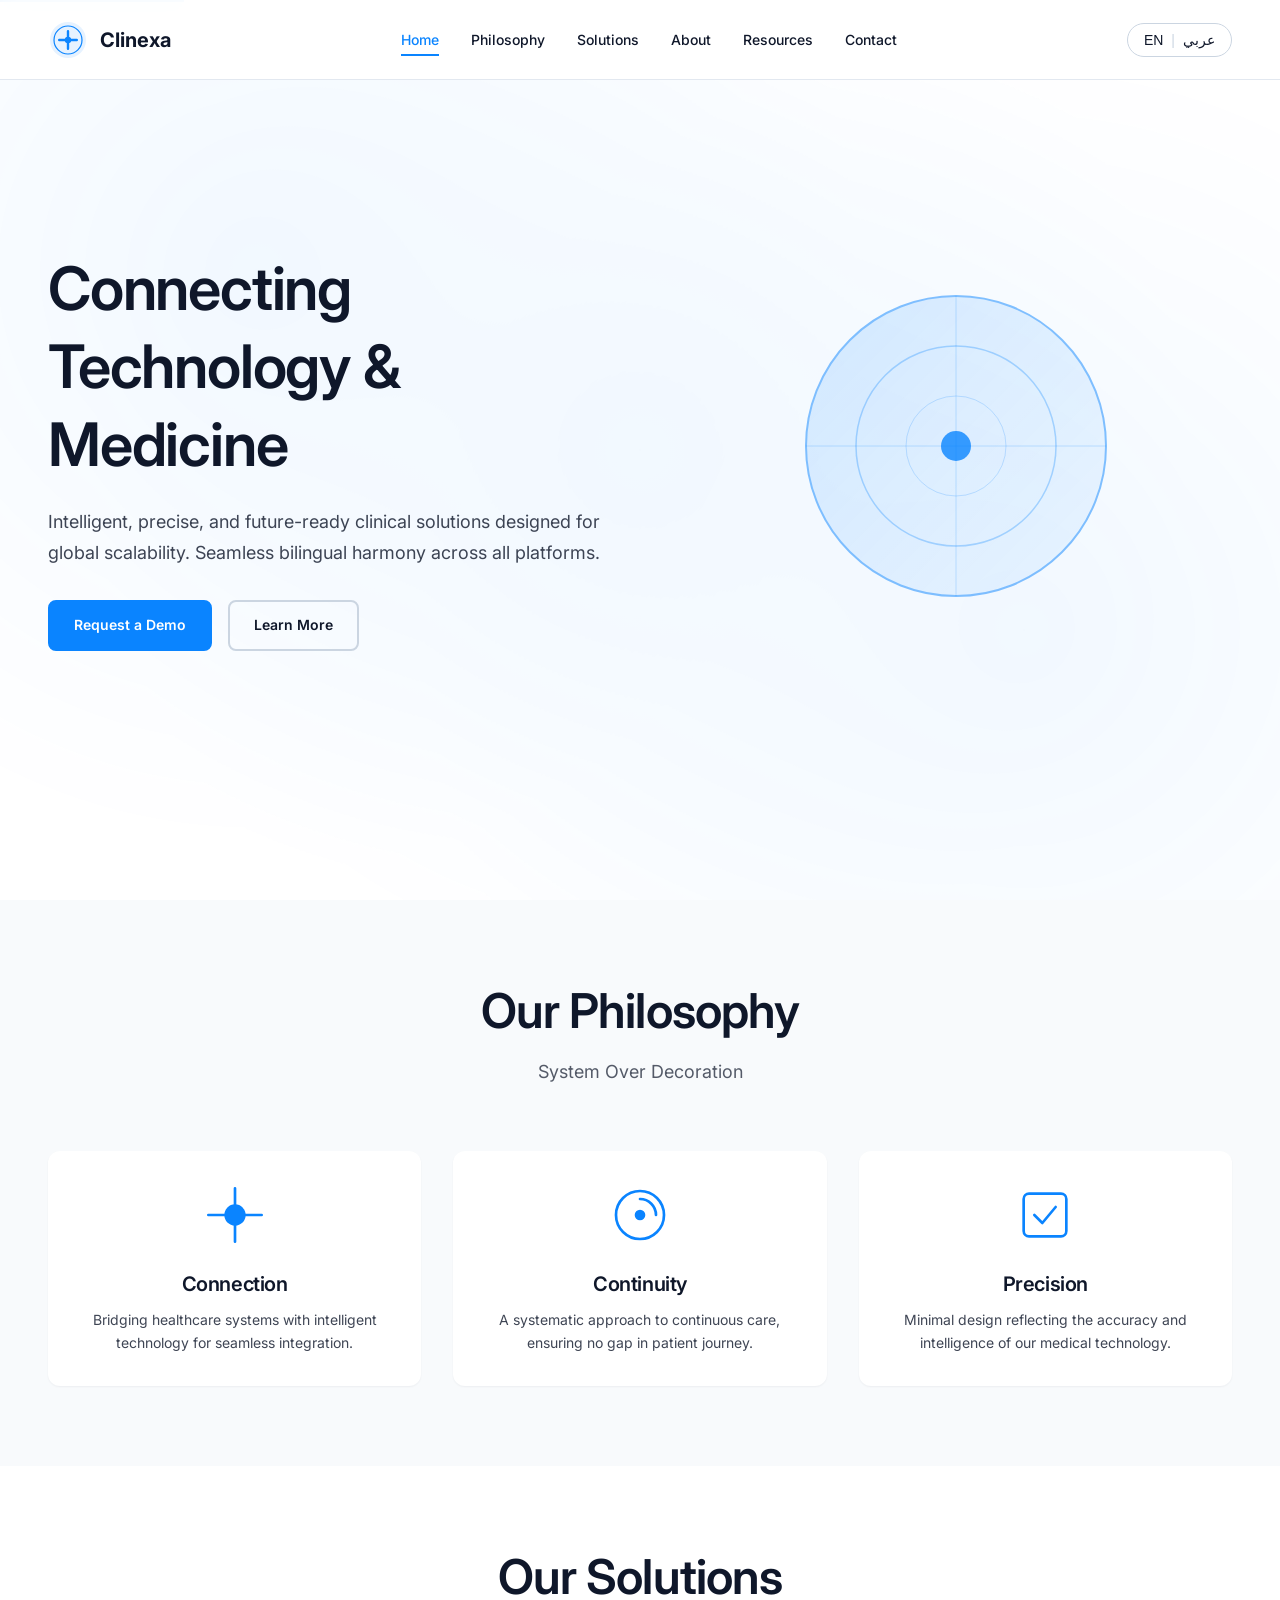
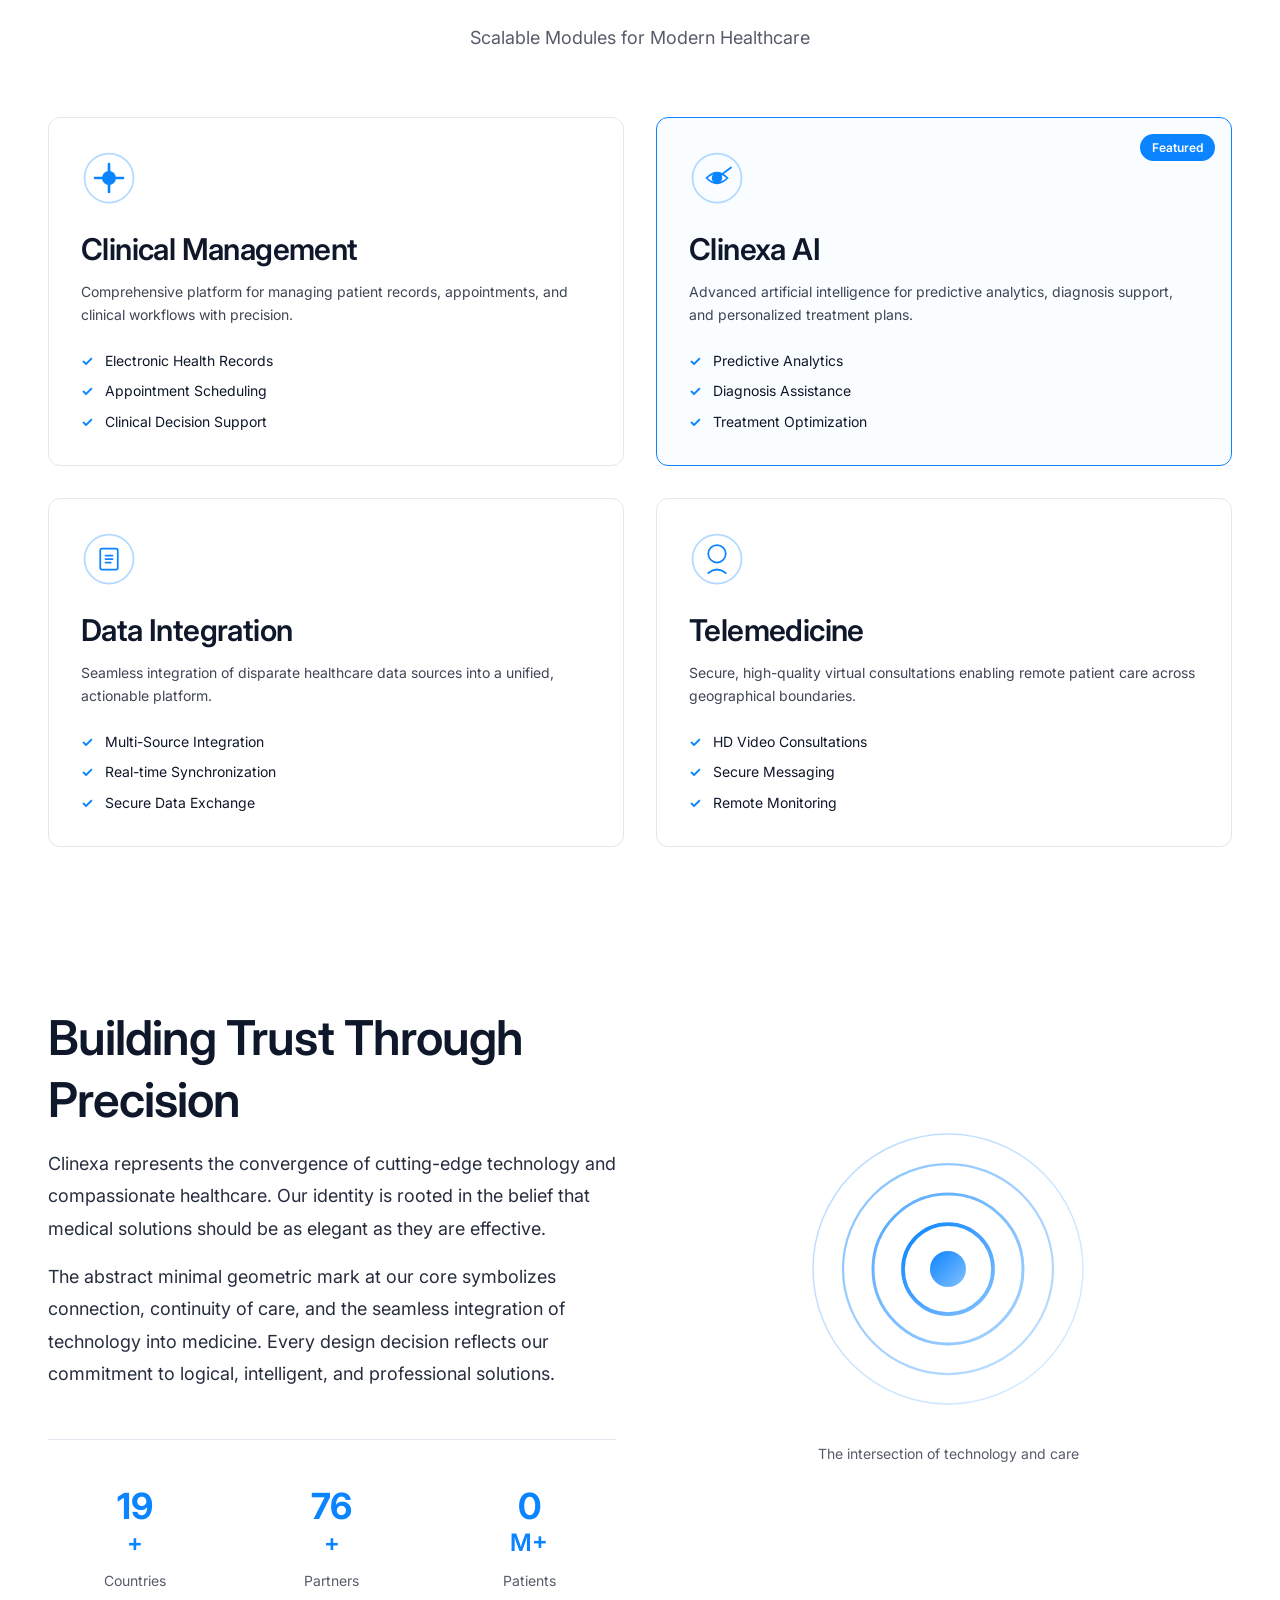
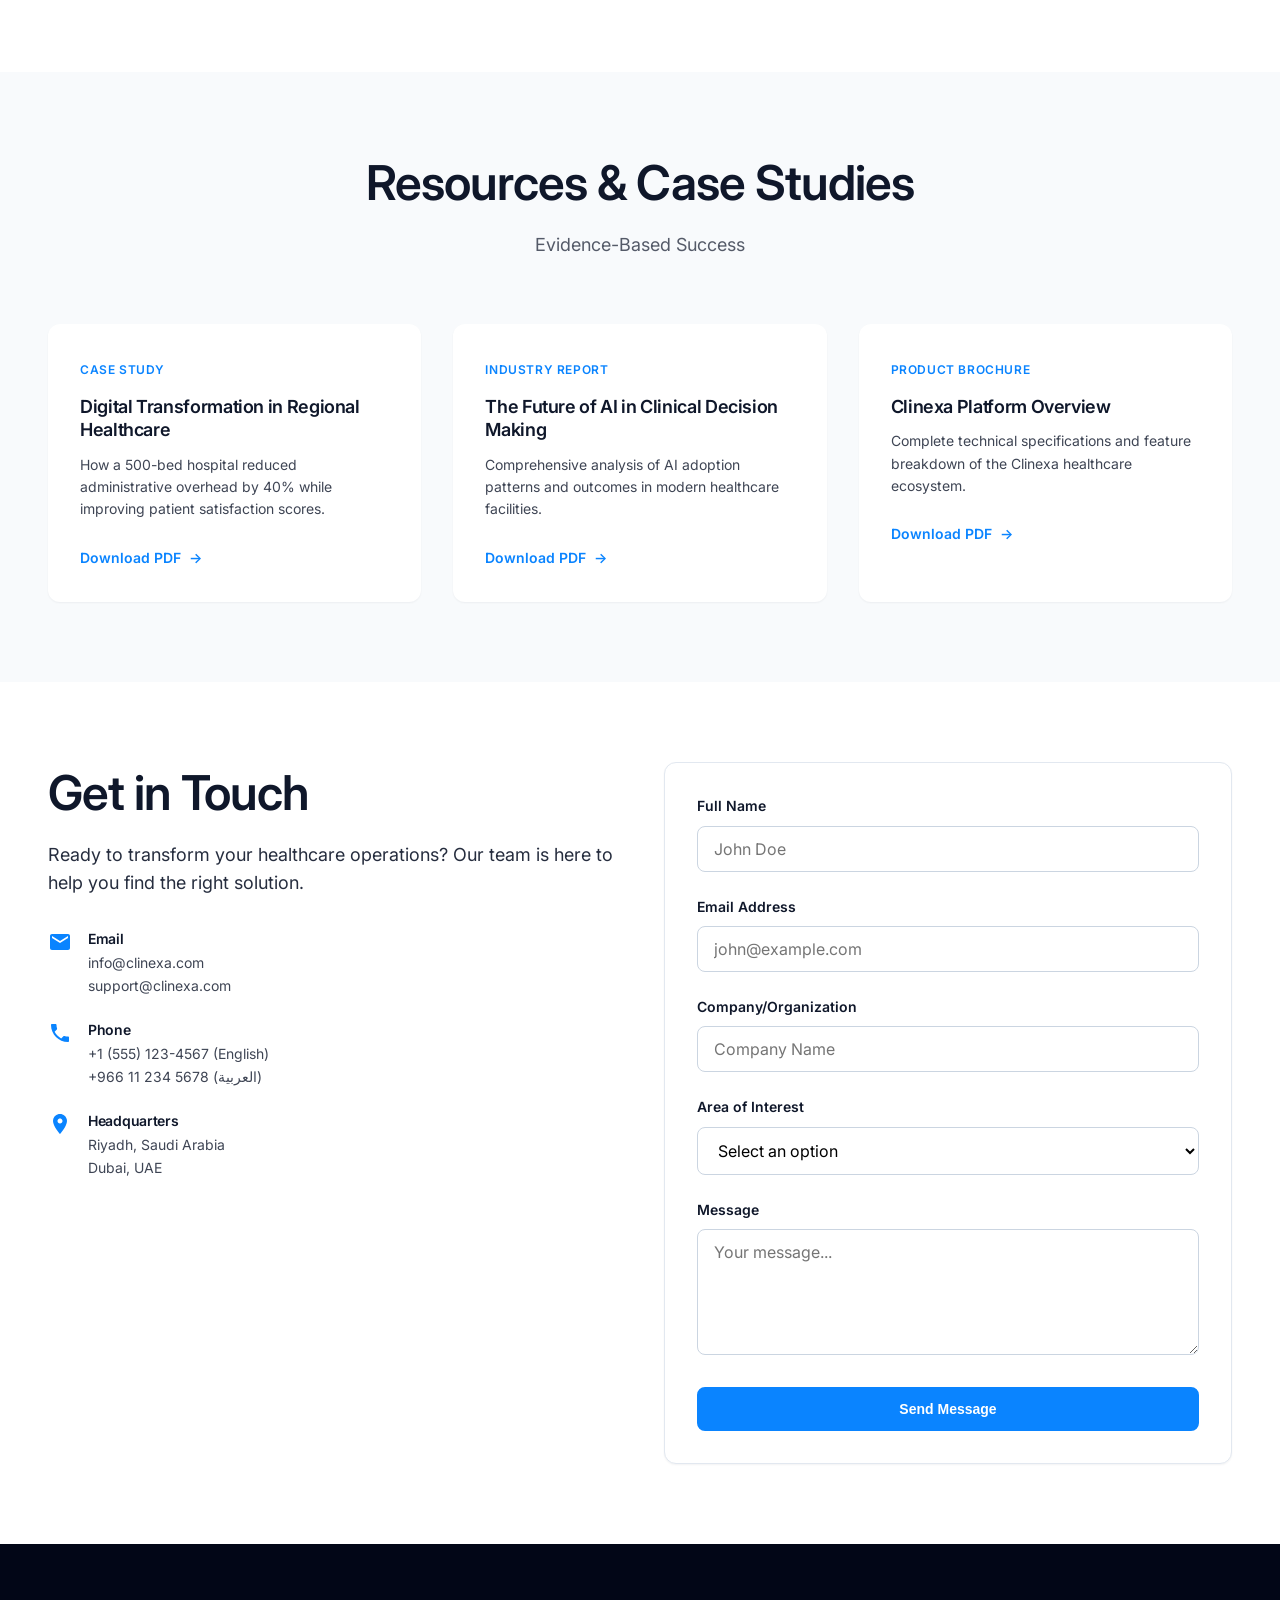
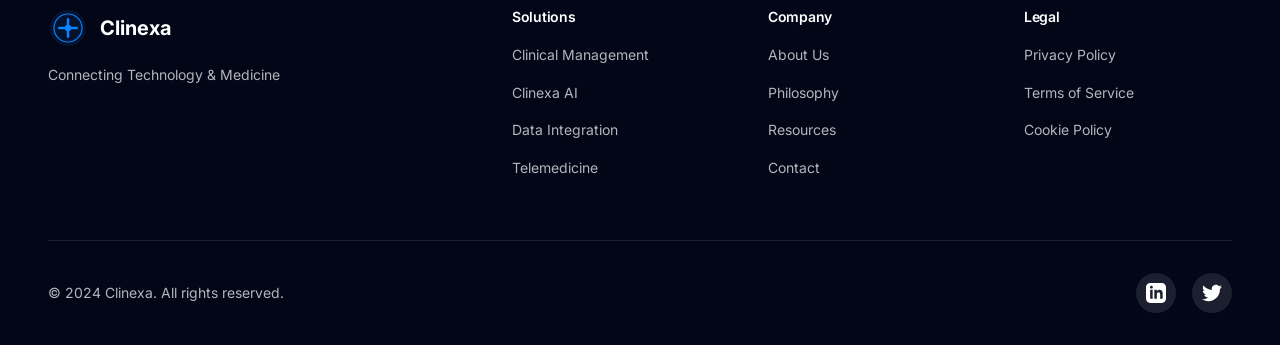
==== commit 3b0520f1: "update branch" ====
--- a/index.html
+++ b/index.html
@@ -3,310 +3,492 @@
 <head>
     <meta charset="UTF-8">
     <meta name="viewport" content="width=device-width, initial-scale=1.0">
-    <title>Clinexa | كلينيكسا - Modern Healthcare Technology</title>
-    <meta name="description" content="Discover Clinexa (كلينيكسا), a leader in modern healthcare technology. Intelligent, precise, and future-ready clinical solutions designed for global scalability. Seamless bilingual harmony across all platforms. A systematic approach to continuous care. | Clinexa: Connecting Technology & Medicine.">
-    
-    <!-- Google Fonts -->
+    <meta name="description" content="Discover Clinexa (كلينيكسا), a leader in modern healthcare technology. Intelligent, precise, and future-ready clinical solutions designed for global scalability. Seamless bilingual harmony across all platforms.">
+    <meta name="keywords" content="Clinexa, Healthcare Technology, Medical Solutions, Digital Health, Bilingual, Arabic, English, AI Healthcare">
+    <meta name="author" content="Clinexa">
+    <meta name="theme-color" content="#0A84FF">
+    
+    <!-- Open Graph / Social Media -->
+    <meta property="og:type" content="website">
+    <meta property="og:title" content="Clinexa | Connecting Technology & Medicine">
+    <meta property="og:description" content="Intelligent, precise, and future-ready clinical solutions designed for global scalability.">
+    <meta property="og:image" content="images/og-image.png">
+    <meta property="og:url" content="https://clinexa.com">
+    
+    <!-- Twitter Card -->
+    <meta name="twitter:card" content="summary_large_image">
+    <meta name="twitter:title" content="Clinexa | Modern Healthcare Technology">
+    <meta name="twitter:description" content="Seamless bilingual harmony across all platforms. Systematic approach to continuous care.">
+    
+    <title>Clinexa | Connecting Technology & Medicine</title>
+    
+    <!-- Preconnect to fonts -->
     <link rel="preconnect" href="https://fonts.googleapis.com">
     <link rel="preconnect" href="https://fonts.gstatic.com" crossorigin>
-    <link href="https://fonts.googleapis.com/css2?family=IBM+Plex+Sans+Arabic:wght@300;400;500;600;700&family=Inter:wght@300;400;500;600;700&display=swap" rel="stylesheet">
+    <link href="https://fonts.googleapis.com/css2?family=Inter:wght@300;400;500;600;700&family=IBM+Plex+Sans+Arabic:wght@300;400;500;600;700&display=swap" rel="stylesheet">
     
     <!-- Stylesheets -->
     <link rel="stylesheet" href="css/styles.css">
+    
+    <!-- Favicon -->
+    <link rel="icon" type="image/svg+xml" href="data:image/svg+xml,<svg xmlns='http://www.w3.org/2000/svg' viewBox='0 0 100 100'><circle cx='50' cy='50' r='45' fill='%230A84FF'/><path d='M50 25 L50 75 M25 50 L75 50' stroke='white' stroke-width='8' stroke-linecap='round'/></svg>">
 </head>
-<body>
+<body class="lang-en">
+    <!-- Skip to main content for accessibility -->
+    <a href="#main-content" class="skip-link">Skip to main content</a>
+    
     <!-- Navigation -->
-    <nav class="navbar">
-        <div class="container nav-container">
-            <div class="logo">
-                <svg class="logo-icon" viewBox="0 0 40 40" xmlns="http://www.w3.org/2000/svg">
-                    <circle cx="20" cy="20" r="18" fill="none" stroke="#0A84FF" stroke-width="2"/>
-                    <path d="M20 8 L20 32 M8 20 L32 20" stroke="#0A84FF" stroke-width="2" stroke-linecap="round"/>
-                    <circle cx="20" cy="20" r="6" fill="#0A84FF"/>
+    <header class="site-header" role="banner">
+        <div class="container header-container">
+            <a href="/" class="logo" aria-label="Clinexa Home">
+                <svg class="logo-icon" viewBox="0 0 100 100" aria-hidden="true">
+                    <circle cx="50" cy="50" r="45" fill="currentColor" opacity="0.1"/>
+                    <circle cx="50" cy="50" r="35" stroke="currentColor" stroke-width="3" fill="none"/>
+                    <path d="M50 28 L50 72 M28 50 L72 50" stroke="currentColor" stroke-width="6" stroke-linecap="round"/>
+                    <circle cx="50" cy="50" r="8" fill="currentColor"/>
                 </svg>
                 <span class="logo-text">Clinexa</span>
-            </div>
+            </a>
             
-            <ul class="nav-links">
-                <li><a href="#home" data-en="Home" data-ar="الرئيسية">Home</a></li>
-                <li><a href="#solutions" data-en="Solutions" data-ar="الحلول">Solutions</a></li>
-                <li><a href="#about" data-en="About" data-ar="عن كلينيكسا">About</a></li>
-                <li><a href="#resources" data-en="Resources" data-ar="الموارد">Resources</a></li>
-                <li><a href="#contact" data-en="Contact" data-ar="اتصل بنا">Contact</a></li>
-            </ul>
+            <nav class="main-nav" role="navigation" aria-label="Main navigation">
+                <ul class="nav-list">
+                    <li><a href="#home" class="nav-link active" data-i18n="nav.home">Home</a></li>
+                    <li><a href="#philosophy" class="nav-link" data-i18n="nav.philosophy">Philosophy</a></li>
+                    <li><a href="#solutions" class="nav-link" data-i18n="nav.solutions">Solutions</a></li>
+                    <li><a href="#about" class="nav-link" data-i18n="nav.about">About</a></li>
+                    <li><a href="#resources" class="nav-link" data-i18n="nav.resources">Resources</a></li>
+                    <li><a href="#contact" class="nav-link" data-i18n="nav.contact">Contact</a></li>
+                </ul>
+            </nav>
             
-            <button class="lang-toggle" id="langToggle" aria-label="Switch Language">
-                <span class="lang-current">العربية</span>
-            </button>
+            <div class="header-actions">
+                <button class="lang-toggle" id="langToggle" aria-label="Switch language" type="button">
+                    <span class="lang-current">EN</span>
+                    <span class="lang-divider">|</span>
+                    <span class="lang-alt">عربي</span>
+                </button>
+                
+                <button class="mobile-menu-toggle" id="mobileMenuToggle" aria-label="Toggle menu" aria-expanded="false" type="button">
+                    <span class="hamburger"></span>
+                </button>
+            </div>
+        </div>
+    </header>
+
+    <main id="main-content">
+        <!-- Hero Section -->
+        <section id="home" class="hero-section" aria-labelledby="hero-title">
+            <div class="data-flow-bg" aria-hidden="true"></div>
+            <div class="container hero-container">
+                <div class="hero-content">
+                    <h1 id="hero-title" class="hero-title" data-i18n="hero.title">
+                        Connecting Technology & Medicine
+                    </h1>
+                    <p class="hero-subtitle" data-i18n="hero.subtitle">
+                        Intelligent, precise, and future-ready clinical solutions designed for global scalability. Seamless bilingual harmony across all platforms.
+                    </p>
+                    <div class="hero-cta">
+                        <a href="#contact" class="btn btn-primary" data-i18n="hero.cta.primary">Request a Demo</a>
+                        <a href="#solutions" class="btn btn-secondary" data-i18n="hero.cta.secondary">Learn More</a>
+                    </div>
+                </div>
+                <div class="hero-visual">
+                    <div class="hero-graphic">
+                        <svg viewBox="0 0 400 400" aria-hidden="true">
+                            <defs>
+                                <linearGradient id="heroGradient" x1="0%" y1="0%" x2="100%" y2="100%">
+                                    <stop offset="0%" style="stop-color:#0A84FF;stop-opacity:0.3"/>
+                                    <stop offset="100%" style="stop-color:#0A84FF;stop-opacity:0.1"/>
+                                </linearGradient>
+                            </defs>
+                            <circle cx="200" cy="200" r="150" fill="url(#heroGradient)" stroke="#0A84FF" stroke-width="2" opacity="0.5"/>
+                            <circle cx="200" cy="200" r="100" fill="none" stroke="#0A84FF" stroke-width="1.5" opacity="0.3"/>
+                            <circle cx="200" cy="200" r="50" fill="none" stroke="#0A84FF" stroke-width="1" opacity="0.2"/>
+                            <circle cx="200" cy="200" r="15" fill="#0A84FF" opacity="0.8"/>
+                            <line x1="200" y1="50" x2="200" y2="350" stroke="#0A84FF" stroke-width="1" opacity="0.2"/>
+                            <line x1="50" y1="200" x2="350" y2="200" stroke="#0A84FF" stroke-width="1" opacity="0.2"/>
+                        </svg>
+                    </div>
+                </div>
+            </div>
+        </section>
+
+        <!-- Philosophy Section -->
+        <section id="philosophy" class="philosophy-section" aria-labelledby="philosophy-title">
+            <div class="container">
+                <div class="section-header">
+                    <h2 id="philosophy-title" class="section-title" data-i18n="philosophy.title">Our Philosophy</h2>
+                    <p class="section-subtitle" data-i18n="philosophy.subtitle">System Over Decoration</p>
+                </div>
+                
+                <div class="philosophy-grid">
+                    <article class="philosophy-card">
+                        <div class="card-icon">
+                            <svg viewBox="0 0 48 48" aria-hidden="true">
+                                <path d="M24 4 L24 44 M4 24 L44 24" stroke="currentColor" stroke-width="2" stroke-linecap="round"/>
+                                <circle cx="24" cy="24" r="8" fill="currentColor"/>
+                            </svg>
+                        </div>
+                        <h3 data-i18n="philosophy.cards.connection.title">Connection</h3>
+                        <p data-i18n="philosophy.cards.connection.desc">Bridging healthcare systems with intelligent technology for seamless integration.</p>
+                    </article>
+                    
+                    <article class="philosophy-card">
+                        <div class="card-icon">
+                            <svg viewBox="0 0 48 48" aria-hidden="true">
+                                <circle cx="24" cy="24" r="18" stroke="currentColor" stroke-width="2" fill="none"/>
+                                <path d="M24 12 A12 12 0 0 1 36 24" stroke="currentColor" stroke-width="2" fill="none" stroke-linecap="round"/>
+                                <circle cx="24" cy="24" r="4" fill="currentColor"/>
+                            </svg>
+                        </div>
+                        <h3 data-i18n="philosophy.cards.continuity.title">Continuity</h3>
+                        <p data-i18n="philosophy.cards.continuity.desc">A systematic approach to continuous care, ensuring no gap in patient journey.</p>
+                    </article>
+                    
+                    <article class="philosophy-card">
+                        <div class="card-icon">
+                            <svg viewBox="0 0 48 48" aria-hidden="true">
+                                <rect x="8" y="8" width="32" height="32" rx="4" stroke="currentColor" stroke-width="2" fill="none"/>
+                                <path d="M16 24 L22 30 L32 18" stroke="currentColor" stroke-width="2" fill="none" stroke-linecap="round" stroke-linejoin="round"/>
+                            </svg>
+                        </div>
+                        <h3 data-i18n="philosophy.cards.precision.title">Precision</h3>
+                        <p data-i18n="philosophy.cards.precision.desc">Minimal design reflecting the accuracy and intelligence of our medical technology.</p>
+                    </article>
+                </div>
+            </div>
+        </section>
+
+        <!-- Solutions Section -->
+        <section id="solutions" class="solutions-section" aria-labelledby="solutions-title">
+            <div class="container">
+                <div class="section-header">
+                    <h2 id="solutions-title" class="section-title" data-i18n="solutions.title">Our Solutions</h2>
+                    <p class="section-subtitle" data-i18n="solutions.subtitle">Scalable Modules for Modern Healthcare</p>
+                </div>
+                
+                <div class="solutions-grid">
+                    <article class="solution-card">
+                        <div class="solution-icon">
+                            <svg viewBox="0 0 64 64" aria-hidden="true">
+                                <circle cx="32" cy="32" r="28" stroke="currentColor" stroke-width="2" fill="none" opacity="0.3"/>
+                                <path d="M32 16 L32 48 M16 32 L48 32" stroke="currentColor" stroke-width="3" stroke-linecap="round"/>
+                                <circle cx="32" cy="32" r="8" fill="currentColor"/>
+                            </svg>
+                        </div>
+                        <h3 data-i18n="solutions.cards.clinical.title">Clinical Management</h3>
+                        <p data-i18n="solutions.cards.clinical.desc">Comprehensive platform for managing patient records, appointments, and clinical workflows with precision.</p>
+                        <ul class="feature-list">
+                            <li data-i18n="solutions.cards.clinical.features.0">Electronic Health Records</li>
+                            <li data-i18n="solutions.cards.clinical.features.1">Appointment Scheduling</li>
+                            <li data-i18n="solutions.cards.clinical.features.2">Clinical Decision Support</li>
+                        </ul>
+                    </article>
+                    
+                    <article class="solution-card featured">
+                        <div class="featured-badge" data-i18n="solutions.badge">Featured</div>
+                        <div class="solution-icon">
+                            <svg viewBox="0 0 64 64" aria-hidden="true">
+                                <circle cx="32" cy="32" r="28" stroke="currentColor" stroke-width="2" fill="none" opacity="0.3"/>
+                                <path d="M20 32 Q32 20 44 32 Q32 44 20 32" stroke="currentColor" stroke-width="2" fill="none" stroke-linecap="round"/>
+                                <circle cx="32" cy="32" r="6" fill="currentColor"/>
+                                <line x1="32" y1="32" x2="48" y2="20" stroke="currentColor" stroke-width="2" stroke-linecap="round"/>
+                            </svg>
+                        </div>
+                        <h3 data-i18n="solutions.cards.ai.title">Clinexa AI</h3>
+                        <p data-i18n="solutions.cards.ai.desc">Advanced artificial intelligence for predictive analytics, diagnosis support, and personalized treatment plans.</p>
+                        <ul class="feature-list">
+                            <li data-i18n="solutions.cards.ai.features.0">Predictive Analytics</li>
+                            <li data-i18n="solutions.cards.ai.features.1">Diagnosis Assistance</li>
+                            <li data-i18n="solutions.cards.ai.features.2">Treatment Optimization</li>
+                        </ul>
+                    </article>
+                    
+                    <article class="solution-card">
+                        <div class="solution-icon">
+                            <svg viewBox="0 0 64 64" aria-hidden="true">
+                                <circle cx="32" cy="32" r="28" stroke="currentColor" stroke-width="2" fill="none" opacity="0.3"/>
+                                <rect x="22" y="20" width="20" height="24" rx="2" stroke="currentColor" stroke-width="2" fill="none"/>
+                                <line x1="28" y1="28" x2="36" y2="28" stroke="currentColor" stroke-width="2" stroke-linecap="round"/>
+                                <line x1="28" y1="32" x2="36" y2="32" stroke="currentColor" stroke-width="2" stroke-linecap="round"/>
+                                <line x1="28" y1="36" x2="34" y2="36" stroke="currentColor" stroke-width="2" stroke-linecap="round"/>
+                            </svg>
+                        </div>
+                        <h3 data-i18n="solutions.cards.data.title">Data Integration</h3>
+                        <p data-i18n="solutions.cards.data.desc">Seamless integration of disparate healthcare data sources into a unified, actionable platform.</p>
+                        <ul class="feature-list">
+                            <li data-i18n="solutions.cards.data.features.0">Multi-Source Integration</li>
+                            <li data-i18n="solutions.cards.data.features.1">Real-time Synchronization</li>
+                            <li data-i18n="solutions.cards.data.features.2">Secure Data Exchange</li>
+                        </ul>
+                    </article>
+                    
+                    <article class="solution-card">
+                        <div class="solution-icon">
+                            <svg viewBox="0 0 64 64" aria-hidden="true">
+                                <circle cx="32" cy="32" r="28" stroke="currentColor" stroke-width="2" fill="none" opacity="0.3"/>
+                                <circle cx="32" cy="26" r="10" stroke="currentColor" stroke-width="2" fill="none"/>
+                                <path d="M22 48 Q32 40 42 48" stroke="currentColor" stroke-width="2" fill="none" stroke-linecap="round"/>
+                            </svg>
+                        </div>
+                        <h3 data-i18n="solutions.cards.telemedicine.title">Telemedicine</h3>
+                        <p data-i18n="solutions.cards.telemedicine.desc">Secure, high-quality virtual consultations enabling remote patient care across geographical boundaries.</p>
+                        <ul class="feature-list">
+                            <li data-i18n="solutions.cards.telemedicine.features.0">HD Video Consultations</li>
+                            <li data-i18n="solutions.cards.telemedicine.features.1">Secure Messaging</li>
+                            <li data-i18n="solutions.cards.telemedicine.features.2">Remote Monitoring</li>
+                        </ul>
+                    </article>
+                </div>
+            </div>
+        </section>
+
+        <!-- About Section -->
+        <section id="about" class="about-section" aria-labelledby="about-title">
+            <div class="container">
+                <div class="about-grid">
+                    <div class="about-content">
+                        <h2 id="about-title" class="section-title" data-i18n="about.title">Building Trust Through Precision</h2>
+                        <p class="about-text" data-i18n="about.text1">
+                            Clinexa represents the convergence of cutting-edge technology and compassionate healthcare. Our identity is rooted in the belief that medical solutions should be as elegant as they are effective.
+                        </p>
+                        <p class="about-text" data-i18n="about.text2">
+                            The abstract minimal geometric mark at our core symbolizes connection, continuity of care, and the seamless integration of technology into medicine. Every design decision reflects our commitment to logical, intelligent, and professional solutions.
+                        </p>
+                        
+                        <div class="stats-grid">
+                            <div class="stat-item">
+                                <span class="stat-number" data-target="50">0</span>
+                                <span class="stat-suffix">+</span>
+                                <span class="stat-label" data-i18n="about.stats.countries">Countries</span>
+                            </div>
+                            <div class="stat-item">
+                                <span class="stat-number" data-target="200">0</span>
+                                <span class="stat-suffix">+</span>
+                                <span class="stat-label" data-i18n="about.stats.partners">Partners</span>
+                            </div>
+                            <div class="stat-item">
+                                <span class="stat-number" data-target="1">0</span>
+                                <span class="stat-suffix">M+</span>
+                                <span class="stat-label" data-i18n="about.stats.patients">Patients</span>
+                            </div>
+                        </div>
+                    </div>
+                    
+                    <div class="about-visual">
+                        <div class="symbol-showcase">
+                            <svg viewBox="0 0 200 200" aria-labelledby="symbolTitle" role="img">
+                                <title id="symbolTitle">Clinexa Symbol - Connection and Continuity</title>
+                                <defs>
+                                    <linearGradient id="symbolGradient" x1="0%" y1="0%" x2="100%" y2="100%">
+                                        <stop offset="0%" style="stop-color:#0A84FF"/>
+                                        <stop offset="100%" style="stop-color:#0A84FF;stop-opacity:0.5"/>
+                                    </linearGradient>
+                                </defs>
+                                <circle cx="100" cy="100" r="90" fill="none" stroke="url(#symbolGradient)" stroke-width="1" opacity="0.3"/>
+                                <circle cx="100" cy="100" r="70" fill="none" stroke="url(#symbolGradient)" stroke-width="1.5" opacity="0.5"/>
+                                <circle cx="100" cy="100" r="50" fill="none" stroke="url(#symbolGradient)" stroke-width="2" opacity="0.7"/>
+                                <circle cx="100" cy="100" r="30" fill="none" stroke="url(#symbolGradient)" stroke-width="2.5"/>
+                                <circle cx="100" cy="100" r="12" fill="url(#symbolGradient)"/>
+                                <line x1="100" y1="10" x2="100" y2="190" stroke="url(#symbolGradient)" stroke-width="1" opacity="0.2"/>
+                                <line x1="10" y1="100" x2="190" y2="100" stroke="url(#symbolGradient)" stroke-width="1" opacity="0.2"/>
+                            </svg>
+                        </div>
+                        <p class="symbol-caption" data-i18n="about.symbol.caption">The intersection of technology and care</p>
+                    </div>
+                </div>
+            </div>
+        </section>
+
+        <!-- Resources Section -->
+        <section id="resources" class="resources-section" aria-labelledby="resources-title">
+            <div class="container">
+                <div class="section-header">
+                    <h2 id="resources-title" class="section-title" data-i18n="resources.title">Resources & Case Studies</h2>
+                    <p class="section-subtitle" data-i18n="resources.subtitle">Evidence-Based Success</p>
+                </div>
+                
+                <div class="resources-grid">
+                    <article class="resource-card">
+                        <div class="resource-type" data-i18n="resources.types.case">Case Study</div>
+                        <h3 data-i18n="resources.cards.study1.title">Digital Transformation in Regional Healthcare</h3>
+                        <p data-i18n="resources.cards.study1.desc">How a 500-bed hospital reduced administrative overhead by 40% while improving patient satisfaction scores.</p>
+                        <a href="#" class="resource-link" data-i18n="resources.download">Download PDF</a>
+                    </article>
+                    
+                    <article class="resource-card">
+                        <div class="resource-type" data-i18n="resources.types.report">Industry Report</div>
+                        <h3 data-i18n="resources.cards.report1.title">The Future of AI in Clinical Decision Making</h3>
+                        <p data-i18n="resources.cards.report1.desc">Comprehensive analysis of AI adoption patterns and outcomes in modern healthcare facilities.</p>
+                        <a href="#" class="resource-link" data-i18n="resources.download">Download PDF</a>
+                    </article>
+                    
+                    <article class="resource-card">
+                        <div class="resource-type" data-i18n="resources.types.brochure">Product Brochure</div>
+                        <h3 data-i18n="resources.cards.brochure.title">Clinexa Platform Overview</h3>
+                        <p data-i18n="resources.cards.brochure.desc">Complete technical specifications and feature breakdown of the Clinexa healthcare ecosystem.</p>
+                        <a href="#" class="resource-link" data-i18n="resources.download">Download PDF</a>
+                    </article>
+                </div>
+            </div>
+        </section>
+
+        <!-- Contact Section -->
+        <section id="contact" class="contact-section" aria-labelledby="contact-title">
+            <div class="container">
+                <div class="contact-grid">
+                    <div class="contact-info">
+                        <h2 id="contact-title" class="section-title" data-i18n="contact.title">Get in Touch</h2>
+                        <p class="contact-text" data-i18n="contact.text">Ready to transform your healthcare operations? Our team is here to help you find the right solution.</p>
+                        
+                        <div class="contact-details">
+                            <div class="contact-item">
+                                <svg class="contact-icon" viewBox="0 0 24 24" aria-hidden="true">
+                                    <path d="M20 4H4c-1.1 0-2 .9-2 2v12c0 1.1.9 2 2 2h16c1.1 0 2-.9 2-2V6c0-1.1-.9-2-2-2zm0 4l-8 5-8-5V6l8 5 8-5v2z" fill="currentColor"/>
+                                </svg>
+                                <div>
+                                    <h4 data-i18n="contact.email.title">Email</h4>
+                                    <p>
+                                        <a href="mailto:info@clinexa.com" class="contact-link">info@clinexa.com</a>
+                                        <br>
+                                        <a href="mailto:support@clinexa.com" class="contact-link">support@clinexa.com</a>
+                                    </p>
+                                </div>
+                            </div>
+                            
+                            <div class="contact-item">
+                                <svg class="contact-icon" viewBox="0 0 24 24" aria-hidden="true">
+                                    <path d="M6.62 10.79c1.44 2.83 3.76 5.14 6.59 6.59l2.2-2.2c.27-.27.67-.36 1.02-.24 1.12.37 2.33.57 3.57.57.55 0 1 .45 1 1V20c0 .55-.45 1-1 1-9.39 0-17-7.61-17-17 0-.55.45-1 1-1h3.5c.55 0 1 .45 1 1 0 1.25.2 2.45.57 3.57.11.35.03.74-.25 1.02l-2.2 2.2z" fill="currentColor"/>
+                                </svg>
+                                <div>
+                                    <h4 data-i18n="contact.phone.title">Phone</h4>
+                                    <p>
+                                        <span class="contact-link" data-i18n="contact.phone.en">+1 (555) 123-4567 (English)</span>
+                                        <br>
+                                        <span class="contact-link" data-i18n="contact.phone.ar">+966 11 234 5678 (العربية)</span>
+                                    </p>
+                                </div>
+                            </div>
+                            
+                            <div class="contact-item">
+                                <svg class="contact-icon" viewBox="0 0 24 24" aria-hidden="true">
+                                    <path d="M12 2C8.13 2 5 5.13 5 9c0 5.25 7 13 7 13s7-7.75 7-13c0-3.87-3.13-7-7-7zm0 9.5c-1.38 0-2.5-1.12-2.5-2.5s1.12-2.5 2.5-2.5 2.5 1.12 2.5 2.5-1.12 2.5-2.5 2.5z" fill="currentColor"/>
+                                </svg>
+                                <div>
+                                    <h4 data-i18n="contact.location.title">Headquarters</h4>
+                                    <p data-i18n="contact.location.address">Riyadh, Saudi Arabia<br>Dubai, UAE</p>
+                                </div>
+                            </div>
+                        </div>
+                    </div>
+                    
+                    <div class="contact-form-wrapper">
+                        <form class="contact-form" id="contactForm" novalidate>
+                            <div class="form-group">
+                                <label for="name" data-i18n="contact.form.name">Full Name</label>
+                                <input type="text" id="name" name="name" required aria-required="true">
+                                <span class="error-message" data-i18n="contact.form.errors.name">Please enter your name</span>
+                            </div>
+                            
+                            <div class="form-group">
+                                <label for="email" data-i18n="contact.form.email">Email Address</label>
+                                <input type="email" id="email" name="email" required aria-required="true">
+                                <span class="error-message" data-i18n="contact.form.errors.email">Please enter a valid email</span>
+                            </div>
+                            
+                            <div class="form-group">
+                                <label for="company" data-i18n="contact.form.company">Company/Organization</label>
+                                <input type="text" id="company" name="company">
+                            </div>
+                            
+                            <div class="form-group">
+                                <label for="interest" data-i18n="contact.form.interest">Area of Interest</label>
+                                <select id="interest" name="interest" required aria-required="true">
+                                    <option value="" disabled selected data-i18n="contact.form.select">Select an option</option>
+                                    <option value="demo" data-i18n="contact.form.options.demo">Request a Demo</option>
+                                    <option value="partnership" data-i18n="contact.form.options.partnership">Partnership Inquiry</option>
+                                    <option value="support" data-i18n="contact.form.options.support">Technical Support</option>
+                                    <option value="other" data-i18n="contact.form.options.other">Other</option>
+                                </select>
+                                <span class="error-message" data-i18n="contact.form.errors.interest">Please select an option</span>
+                            </div>
+                            
+                            <div class="form-group">
+                                <label for="message" data-i18n="contact.form.message">Message</label>
+                                <textarea id="message" name="message" rows="5" required aria-required="true"></textarea>
+                                <span class="error-message" data-i18n="contact.form.errors.message">Please enter your message</span>
+                            </div>
+                            
+                            <button type="submit" class="btn btn-primary btn-full" data-i18n="contact.form.submit">Send Message</button>
+                        </form>
+                    </div>
+                </div>
+            </div>
+        </section>
+    </main>
+
+    <!-- Footer -->
+    <footer class="site-footer" role="contentinfo">
+        <div class="container">
+            <div class="footer-grid">
+                <div class="footer-brand">
+                    <a href="/" class="logo">
+                        <svg class="logo-icon" viewBox="0 0 100 100" aria-hidden="true">
+                            <circle cx="50" cy="50" r="45" fill="currentColor" opacity="0.1"/>
+                            <circle cx="50" cy="50" r="35" stroke="currentColor" stroke-width="3" fill="none"/>
+                            <path d="M50 28 L50 72 M28 50 L72 50" stroke="currentColor" stroke-width="6" stroke-linecap="round"/>
+                            <circle cx="50" cy="50" r="8" fill="currentColor"/>
+                        </svg>
+                        <span class="logo-text">Clinexa</span>
+                    </a>
+                    <p class="footer-tagline" data-i18n="footer.tagline">Connecting Technology & Medicine</p>
+                </div>
+                
+                <div class="footer-links">
+                    <h4 data-i18n="footer.links.solutions">Solutions</h4>
+                    <ul>
+                        <li><a href="#solutions" data-i18n="footer.links.clinical">Clinical Management</a></li>
+                        <li><a href="#solutions" data-i18n="footer.links.ai">Clinexa AI</a></li>
+                        <li><a href="#solutions" data-i18n="footer.links.data">Data Integration</a></li>
+                        <li><a href="#solutions" data-i18n="footer.links.telemedicine">Telemedicine</a></li>
+                    </ul>
+                </div>
+                
+                <div class="footer-links">
+                    <h4 data-i18n="footer.links.company">Company</h4>
+                    <ul>
+                        <li><a href="#about" data-i18n="footer.links.about">About Us</a></li>
+                        <li><a href="#philosophy" data-i18n="footer.links.philosophy">Philosophy</a></li>
+                        <li><a href="#resources" data-i18n="footer.links.resources">Resources</a></li>
+                        <li><a href="#contact" data-i18n="footer.links.contact">Contact</a></li>
+                    </ul>
+                </div>
+                
+                <div class="footer-links">
+                    <h4 data-i18n="footer.links.legal">Legal</h4>
+                    <ul>
+                        <li><a href="#" data-i18n="footer.links.privacy">Privacy Policy</a></li>
+                        <li><a href="#" data-i18n="footer.links.terms">Terms of Service</a></li>
+                        <li><a href="#" data-i18n="footer.links.cookies">Cookie Policy</a></li>
+                    </ul>
+                </div>
+            </div>
             
-            <button class="mobile-menu-btn" id="mobileMenuBtn" aria-label="Toggle Menu">
-                <span></span>
-                <span></span>
-                <span></span>
-            </button>
-        </div>
-    </nav>
-
-    <!-- Hero Section -->
-    <section id="home" class="hero">
-        <div class="data-flow-bg"></div>
-        <div class="container hero-content">
-            <h1 class="hero-title" data-en="Connecting Technology & Medicine" data-ar="ربط التكنولوجيا بالطب">Connecting Technology & Medicine</h1>
-            <p class="hero-subtitle" data-en="Intelligent, precise, and future-ready clinical solutions designed for global scalability." data-ar="حلول سريرية ذكية ودقيقة ومستقبلية مصممة للتوسع العالمي.">Intelligent, precise, and future-ready clinical solutions designed for global scalability.</p>
-            <div class="hero-cta">
-                <a href="#contact" class="btn btn-primary" data-en="Request a Demo" data-ar="اطلب عرضًا تجريبيًا">Request a Demo</a>
-                <a href="#solutions" class="btn btn-secondary" data-en="Learn More" data-ar="اعرف المزيد">Learn More</a>
-            </div>
-        </div>
-    </section>
-
-    <!-- Philosophy Section -->
-    <section class="philosophy">
-        <div class="container">
-            <div class="section-header">
-                <h2 class="section-title" data-en="Our Philosophy" data-ar="فلسفتنا">Our Philosophy</h2>
-                <p class="section-subtitle" data-en="Minimal + Systematic + Bilingual Harmony" data-ar="بساطة + منهجية + تناغم ثنائي اللغة">Minimal + Systematic + Bilingual Harmony</p>
-            </div>
-            <div class="philosophy-grid">
-                <div class="philosophy-card">
-                    <div class="card-icon">
-                        <svg viewBox="0 0 48 48" xmlns="http://www.w3.org/2000/svg">
-                            <circle cx="24" cy="24" r="20" fill="none" stroke="#0A84FF" stroke-width="2"/>
-                            <path d="M24 8 L24 40 M8 24 L40 24" stroke="#0A84FF" stroke-width="1.5"/>
-                        </svg>
-                    </div>
-                    <h3 data-en="System Over Decoration" data-ar="النظام فوق الزخرفة">System Over Decoration</h3>
-                    <p data-en="Elegant, clear paths in an industry overwhelmed with data. Simplicity over decoration." data-ar="مسارات أنيقة وواضحة في صناعة غارقة بالبيانات. البساطة فوق الزخرفة.">Elegant, clear paths in an industry overwhelmed with data. Simplicity over decoration.</p>
-                </div>
-                <div class="philosophy-card">
-                    <div class="card-icon">
-                        <svg viewBox="0 0 48 48" xmlns="http://www.w3.org/2000/svg">
-                            <rect x="8" y="8" width="32" height="32" fill="none" stroke="#0A84FF" stroke-width="2"/>
-                            <line x1="8" y1="24" x2="40" y2="24" stroke="#0A84FF" stroke-width="1.5"/>
-                            <line x1="24" y1="8" x2="24" y2="40" stroke="#0A84FF" stroke-width="1.5"/>
-                        </svg>
-                    </div>
-                    <h3 data-en="Modular & Scalable" data-ar="وحدات قابلة للتوسع">Modular & Scalable</h3>
-                    <p data-en="Built on an 8-column modular grid for systematic and predictable architecture." data-ar="مبني على شبكة وحدات من 8 أعمدة لهندسة منهجية ومتوقعة.">Built on an 8-column modular grid for systematic and predictable architecture.</p>
-                </div>
-                <div class="philosophy-card">
-                    <div class="card-icon">
-                        <svg viewBox="0 0 48 48" xmlns="http://www.w3.org/2000/svg">
-                            <circle cx="16" cy="24" r="8" fill="none" stroke="#0A84FF" stroke-width="2"/>
-                            <circle cx="32" cy="24" r="8" fill="none" stroke="#0A84FF" stroke-width="2"/>
-                            <line x1="24" y1="24" x2="24" y2="24" stroke="#0A84FF" stroke-width="2"/>
-                        </svg>
-                    </div>
-                    <h3 data-en="Bilingual Harmony" data-ar="تناغم ثنائي اللغة">Bilingual Harmony</h3>
-                    <p data-en="True, independent experiences for both English and Arabic users, respecting linguistic rules." data-ar="تجارب مستقلة وحقيقية لمستخدمي الإنجليزية والعربية، مع احترام القواعد اللغوية.">True, independent experiences for both English and Arabic users, respecting linguistic rules.</p>
-                </div>
-            </div>
-        </div>
-    </section>
-
-    <!-- Solutions Section -->
-    <section id="solutions" class="solutions">
-        <div class="container">
-            <div class="section-header">
-                <h2 class="section-title" data-en="Our Solutions" data-ar="حلولنا">Our Solutions</h2>
-                <p class="section-subtitle" data-en="Scalable modules for modern healthcare" data-ar="وحدات قابلة للتوسع للرعاية الصحية الحديثة">Scalable modules for modern healthcare</p>
-            </div>
-            <div class="solutions-grid">
-                <div class="solution-module">
-                    <div class="module-icon">
-                        <svg viewBox="0 0 48 48" xmlns="http://www.w3.org/2000/svg">
-                            <path d="M24 4 L24 44 M4 24 L44 24" stroke="#0A84FF" stroke-width="2" stroke-linecap="round"/>
-                            <circle cx="24" cy="24" r="12" fill="none" stroke="#0A84FF" stroke-width="2"/>
-                        </svg>
-                    </div>
-                    <h3 data-en="Clinical Integration" data-ar="التكامل السريري">Clinical Integration</h3>
-                    <p data-en="Seamless connection between healthcare systems for continuous care." data-ar="اتصال سلس بين أنظمة الرعاية الصحية للرعاية المستمرة.">Seamless connection between healthcare systems for continuous care.</p>
-                    <ul class="feature-list">
-                        <li data-en="Real-time data synchronization" data-ar="مزامنة البيانات في الوقت الفعلي">Real-time data synchronization</li>
-                        <li data-en="HIPAA compliant infrastructure" data-ar="بنية تحتية متوافقة مع HIPAA">HIPAA compliant infrastructure</li>
-                        <li data-en="Multi-platform support" data-ar="دعم متعدد المنصات">Multi-platform support</li>
-                    </ul>
-                </div>
-                <div class="solution-module">
-                    <div class="module-icon">
-                        <svg viewBox="0 0 48 48" xmlns="http://www.w3.org/2000/svg">
-                            <polygon points="24,4 44,20 44,36 24,44 4,36 4,20" fill="none" stroke="#0A84FF" stroke-width="2"/>
-                            <circle cx="24" cy="24" r="6" fill="#0A84FF"/>
-                        </svg>
-                    </div>
-                    <h3 data-en="AI-Powered Analytics" data-ar="تحليلات مدعومة بالذكاء الاصطناعي">AI-Powered Analytics</h3>
-                    <p data-en="Intelligent data analysis for precise medical insights." data-ar="تحليل بيانات ذكي لرؤى طبية دقيقة.">Intelligent data analysis for precise medical insights.</p>
-                    <ul class="feature-list">
-                        <li data-en="Predictive diagnostics" data-ar="تشخيص تنبؤي">Predictive diagnostics</li>
-                        <li data-en="Machine learning models" data-ar="نماذج تعلم الآلة">Machine learning models</li>
-                        <li data-en="Custom reporting dashboards" data-ar="لوحات تقارير مخصصة">Custom reporting dashboards</li>
-                    </ul>
-                </div>
-                <div class="solution-module">
-                    <div class="module-icon">
-                        <svg viewBox="0 0 48 48" xmlns="http://www.w3.org/2000/svg">
-                            <rect x="8" y="12" width="32" height="24" rx="4" fill="none" stroke="#0A84FF" stroke-width="2"/>
-                            <circle cx="24" cy="28" r="6" fill="none" stroke="#0A84FF" stroke-width="2"/>
-                            <line x1="24" y1="22" x2="24" y2="24" stroke="#0A84FF" stroke-width="2"/>
-                        </svg>
-                    </div>
-                    <h3 data-en="Patient Management" data-ar="إدارة المرضى">Patient Management</h3>
-                    <p data-en="Comprehensive patient care coordination and tracking." data-ar="تنسيق وتتبع شامل لرعاية المرضى.">Comprehensive patient care coordination and tracking.</p>
-                    <ul class="feature-list">
-                        <li data-en="Electronic health records" data-ar="السجلات الصحية الإلكترونية">Electronic health records</li>
-                        <li data-en="Appointment scheduling" data-ar="جدولة المواعيد">Appointment scheduling</li>
-                        <li data-en="Care pathway management" data-ar="إدارة مسارات الرعاية">Care pathway management</li>
-                    </ul>
-                </div>
-            </div>
-        </div>
-    </section>
-
-    <!-- About Section -->
-    <section id="about" class="about">
-        <div class="container">
-            <div class="about-content">
-                <div class="about-symbol">
-                    <svg viewBox="0 0 120 120" xmlns="http://www.w3.org/2000/svg">
-                        <circle cx="60" cy="60" r="50" fill="none" stroke="#0A84FF" stroke-width="2"/>
-                        <circle cx="60" cy="60" r="35" fill="none" stroke="#0A84FF" stroke-width="1.5"/>
-                        <circle cx="60" cy="60" r="20" fill="none" stroke="#0A84FF" stroke-width="1.5"/>
-                        <path d="M60 10 L60 110 M10 60 L110 60" stroke="#0A84FF" stroke-width="1" opacity="0.5"/>
-                        <path d="M25 25 L95 95 M95 25 L25 95" stroke="#0A84FF" stroke-width="1" opacity="0.3"/>
-                    </svg>
-                </div>
-                <div class="about-text">
-                    <h2 class="section-title" data-en="The Clinexa Identity" data-ar="هوية كلينيكسا">The Clinexa Identity</h2>
-                    <p data-en="Our abstract minimal geometric mark represents connection, continuity of care, and integration. Each element is purposeful, reflecting the precision and intelligence of our healthcare technology." data-ar="تمثل علامتنا الهندسية المجردة الحد الأدنى الاتصال واستمرارية الرعاية والتكامل. كل عنصر هادف، يعكس دقة وذكاء تكنولوجيا الرعاية الصحية لدينا.">Our abstract minimal geometric mark represents connection, continuity of care, and integration. Each element is purposeful, reflecting the precision and intelligence of our healthcare technology.</p>
-                    <p data-en="Logical. Intelligent. Professional. These aren't just words—they're the foundation of every solution we build." data-ar="منطقي. ذكي. احترافي. هذه ليست مجرد كلمات—إنها أساس كل حل نبنيه.">Logical. Intelligent. Professional. These aren't just words—they're the foundation of every solution we build.</p>
-                </div>
-            </div>
-        </div>
-    </section>
-
-    <!-- Resources Section -->
-    <section id="resources" class="resources">
-        <div class="container">
-            <div class="section-header">
-                <h2 class="section-title" data-en="Resources & Case Studies" data-ar="الموارد ودراسات الحالة">Resources & Case Studies</h2>
-                <p class="section-subtitle" data-en="Evidence-based success stories" data-ar="قصص نجاح قائمة على الأدلة">Evidence-based success stories</p>
-            </div>
-            <div class="resources-grid">
-                <div class="resource-card">
-                    <div class="resource-type" data-en="Case Study" data-ar="دراسة حالة">Case Study</div>
-                    <h3 data-en="Hospital Network Integration" data-ar="تكامل شبكة المستشفيات">Hospital Network Integration</h3>
-                    <p data-en="How a regional hospital network achieved 40% efficiency improvement through Clinexa's integration platform." data-ar="كيف حققت شبكة مستشفيات إقليمية تحسينًا بنسبة 40% في الكفاءة من خلال منصة تكامل كلينيكسا.">How a regional hospital network achieved 40% efficiency improvement through Clinexa's integration platform.</p>
-                    <a href="#" class="resource-link" data-en="Download Report" data-ar="تنزيل التقرير">Download Report ↓</a>
-                </div>
-                <div class="resource-card">
-                    <div class="resource-type" data-en="White Paper" data-ar="ورقة بيضاء">White Paper</div>
-                    <h3 data-en="The Future of AI in Healthcare" data-ar="مستقبل الذكاء الاصطناعي في الرعاية الصحية">The Future of AI in Healthcare</h3>
-                    <p data-en="Comprehensive analysis of AI applications in modern clinical settings and their impact on patient outcomes." data-ar="تحليل شامل لتطبيقات الذكاء الاصطناعي في البيئات السريرية الحديثة وتأثيرها على نتائج المرضى.">Comprehensive analysis of AI applications in modern clinical settings and their impact on patient outcomes.</p>
-                    <a href="#" class="resource-link" data-en="Download PDF" data-ar="تنزيل ملف PDF">Download PDF ↓</a>
-                </div>
-                <div class="resource-card">
-                    <div class="resource-type" data-en="Technical Guide" data-ar="دليل تقني">Technical Guide</div>
-                    <h3 data-en="Implementation Best Practices" data-ar="أفضل ممارسات التنفيذ">Implementation Best Practices</h3>
-                    <p data-en="Step-by-step guide for successful Clinexa platform deployment in healthcare facilities." data-ar="دليل خطوة بخطوة للنشر الناجح لمنصة كلينيكسا في المرافق الصحية.">Step-by-step guide for successful Clinexa platform deployment in healthcare facilities.</p>
-                    <a href="#" class="resource-link" data-en="Access Guide" data-ar="الوصول إلى الدليل">Access Guide ↓</a>
-                </div>
-            </div>
-        </div>
-    </section>
-
-    <!-- Contact Section -->
-    <section id="contact" class="contact">
-        <div class="container">
-            <div class="section-header">
-                <h2 class="section-title" data-en="Get in Touch" data-ar="تواصل معنا">Get in Touch</h2>
-                <p class="section-subtitle" data-en="Start your journey with Clinexa" data-ar="ابدأ رحلتك مع كلينيكسا">Start your journey with Clinexa</p>
-            </div>
-            <div class="contact-wrapper">
-                <form class="contact-form" id="contactForm">
-                    <div class="form-group">
-                        <label for="name" data-en="Full Name" data-ar="الاسم الكامل">Full Name</label>
-                        <input type="text" id="name" name="name" required>
-                    </div>
-                    <div class="form-group">
-                        <label for="email" data-en="Email Address" data-ar="البريد الإلكتروني">Email Address</label>
-                        <input type="email" id="email" name="email" required>
-                    </div>
-                    <div class="form-group">
-                        <label for="organization" data-en="Organization" data-ar="المؤسسة">Organization</label>
-                        <input type="text" id="organization" name="organization">
-                    </div>
-                    <div class="form-group">
-                        <label for="language" data-en="Preferred Language" data-ar="اللغة المفضلة">Preferred Language</label>
-                        <select id="language" name="language">
-                            <option value="en">English</option>
-                            <option value="ar">العربية</option>
-                        </select>
-                    </div>
-                    <div class="form-group">
-                        <label for="message" data-en="Message" data-ar="الرسالة">Message</label>
-                        <textarea id="message" name="message" rows="5" required></textarea>
-                    </div>
-                    <button type="submit" class="btn btn-primary btn-full" data-en="Send Message" data-ar="إرسال الرسالة">Send Message</button>
-                </form>
-                
-                <div class="contact-info">
-                    <div class="info-card">
-                        <h3 data-en="English Support" data-ar="الدعم الإنجليزي">English Support</h3>
-                        <p><a href="mailto:en-support@clinexa.com">en-support@clinexa.com</a></p>
-                        <p><a href="tel:+1234567890">+1 (234) 567-890</a></p>
-                    </div>
-                    <div class="info-card">
-                        <h3 data-en="Arabic Support" data-ar="الدعم العربي">Arabic Support</h3>
-                        <p><a href="mailto:ar-support@clinexa.com">ar-support@clinexa.com</a></p>
-                        <p><a href="tel:+9876543210">+98 (765) 432-10</a></p>
-                    </div>
-                </div>
-            </div>
-        </div>
-    </section>
-
-    <!-- Footer -->
-    <footer class="footer">
-        <div class="container">
-            <div class="footer-content">
-                <div class="footer-brand">
-                    <svg class="logo-icon" viewBox="0 0 40 40" xmlns="http://www.w3.org/2000/svg">
-                        <circle cx="20" cy="20" r="18" fill="none" stroke="#FFFFFF" stroke-width="2"/>
-                        <path d="M20 8 L20 32 M8 20 L32 20" stroke="#FFFFFF" stroke-width="2" stroke-linecap="round"/>
-                        <circle cx="20" cy="20" r="6" fill="#FFFFFF"/>
-                    </svg>
-                    <span class="logo-text">Clinexa</span>
-                </div>
-                <div class="footer-links">
-                    <a href="#home" data-en="Home" data-ar="الرئيسية">Home</a>
-                    <a href="#solutions" data-en="Solutions" data-ar="الحلول">Solutions</a>
-                    <a href="#about" data-en="About" data-ar="عن كلينيكسا">About</a>
-                    <a href="#resources" data-en="Resources" data-ar="الموارد">Resources</a>
-                    <a href="#contact" data-en="Contact" data-ar="اتصل بنا">Contact</a>
-                </div>
-                <div class="footer-social">
-                    <a href="#" aria-label="LinkedIn">
-                        <svg viewBox="0 0 24 24" xmlns="http://www.w3.org/2000/svg">
-                            <path d="M20.447 20.452h-3.554v-5.569c0-1.328-.027-3.037-1.852-3.037-1.853 0-2.136 1.445-2.136 2.939v5.667H9.351V9h3.414v1.561h.046c.477-.9 1.637-1.85 3.37-1.85 3.601 0 4.267 2.37 4.267 5.455v6.286zM5.337 7.433c-1.144 0-2.063-.926-2.063-2.065 0-1.138.92-2.063 2.063-2.063 1.14 0 2.064.925 2.064 2.063 0 1.139-.925 2.065-2.064 2.065zm1.782 13.019H3.555V9h3.564v11.452zM22.225 0H1.771C.792 0 0 .774 0 1.729v20.542C0 23.227.792 24 1.771 24h20.451C23.2 24 24 23.227 24 22.271V1.729C24 .774 23.2 0 22.222 0h.003z" fill="currentColor"/>
-                        </svg>
+            <div class="footer-bottom">
+                <p data-i18n="footer.copyright">&copy; 2024 Clinexa. All rights reserved.</p>
+                <div class="social-links">
+                    <a href="#" aria-label="LinkedIn" class="social-link">
+                        <svg viewBox="0 0 24 24" aria-hidden="true"><path d="M19 0h-14c-2.761 0-5 2.239-5 5v14c0 2.761 2.239 5 5 5h14c2.762 0 5-2.239 5-5v-14c0-2.761-2.238-5-5-5zm-11 19h-3v-11h3v11zm-1.5-12.268c-.966 0-1.75-.79-1.75-1.764s.784-1.764 1.75-1.764 1.75.79 1.75 1.764-.783 1.764-1.75 1.764zm13.5 12.268h-3v-5.604c0-3.368-4-3.113-4 0v5.604h-3v-11h3v1.765c1.396-2.586 7-2.777 7 2.476v6.759z" fill="currentColor"/></svg>
                     </a>
-                    <a href="#" aria-label="Twitter">
-                        <svg viewBox="0 0 24 24" xmlns="http://www.w3.org/2000/svg">
-                            <path d="M23.953 4.57a10 10 0 01-2.825.775 4.958 4.958 0 002.163-2.723c-.951.555-2.005.959-3.127 1.184a4.92 4.92 0 00-8.384 4.482C7.69 8.095 4.067 6.13 1.64 3.162a4.822 4.822 0 00-.666 2.475c0 1.71.87 3.213 2.188 4.096a4.904 4.904 0 01-2.228-.616v.06a4.923 4.923 0 003.946 4.827 4.996 4.996 0 01-2.212.085 4.936 4.936 0 004.604 3.417 9.867 9.867 0 01-6.102 2.105c-.39 0-.779-.023-1.17-.067a13.995 13.995 0 007.557 2.209c9.053 0 13.998-7.496 13.998-13.985 0-.21 0-.42-.015-.63A9.935 9.935 0 0024 4.59z" fill="currentColor"/>
-                        </svg>
+                    <a href="#" aria-label="Twitter" class="social-link">
+                        <svg viewBox="0 0 24 24" aria-hidden="true"><path d="M24 4.557c-.883.392-1.832.656-2.828.775 1.017-.609 1.798-1.574 2.165-2.724-.951.564-2.005.974-3.127 1.195-.897-.957-2.178-1.555-3.594-1.555-3.179 0-5.515 2.966-4.797 6.045-4.091-.205-7.719-2.165-10.148-5.144-1.29 2.213-.669 5.108 1.523 6.574-.806-.026-1.566-.247-2.229-.616-.054 2.281 1.581 4.415 3.949 4.89-.693.188-1.452.232-2.224.084.626 1.956 2.444 3.379 4.6 3.419-2.07 1.623-4.678 2.348-7.29 2.04 2.179 1.397 4.768 2.212 7.548 2.212 9.142 0 14.307-7.721 13.995-14.646.962-.695 1.797-1.562 2.457-2.549z" fill="currentColor"/></svg>
                     </a>
-                </div>
-            </div>
-            <div class="footer-bottom">
-                <p data-en="© 2024 Clinexa. All rights reserved." data-ar="© 2024 كلينيكسا. جميع الحقوق محفوظة.">© 2024 Clinexa. All rights reserved.</p>
-                <div class="footer-legal">
-                    <a href="#" data-en="Privacy Policy" data-ar="سياسة الخصوصية">Privacy Policy</a>
-                    <a href="#" data-en="Terms of Service" data-ar="شروط الخدمة">Terms of Service</a>
                 </div>
             </div>
         </div>
     </footer>
 
-    <script src="js/main.js"></script>
+    <!-- Scripts -->
+    <script src="js/main.js" defer></script>
 </body>
 </html>
--- a/css/styles.css
+++ b/css/styles.css
@@ -0,0 +1,1165 @@
+/* ==========================================================================
+   Clinexa - Professional Healthcare Technology Website
+   Design Philosophy: Minimal + Systematic + Bilingual Harmony
+   ========================================================================== */
+
+/* --------------------------------------------------------------------------
+   CSS Custom Properties (Design Tokens)
+   -------------------------------------------------------------------------- */
+:root {
+    /* Colors - Primary Palette */
+    --color-primary-text: #0F172A;      /* Charcoal Slate */
+    --color-accent: #0A84FF;            /* Vibrant Blue */
+    --color-dark-navy: #020617;         /* Dark Navy for inverse mode */
+    --color-white: #FFFFFF;
+    --color-light-gray: #F8FAFC;
+    --color-medium-gray: #E2E8F0;
+    --color-border: #CBD5E1;
+    
+    /* Typography */
+    --font-en: 'Inter', -apple-system, BlinkMacSystemFont, 'Segoe UI', sans-serif;
+    --font-ar: 'IBM Plex Sans Arabic', 'Tahoma', sans-serif;
+    
+    /* Font Sizes - Modular Scale */
+    --text-xs: 0.75rem;     /* 12px */
+    --text-sm: 0.875rem;    /* 14px */
+    --text-base: 1rem;      /* 16px */
+    --text-lg: 1.125rem;    /* 18px */
+    --text-xl: 1.25rem;     /* 20px */
+    --text-2xl: 1.5rem;     /* 24px */
+    --text-3xl: 1.875rem;   /* 30px */
+    --text-4xl: 2.25rem;    /* 36px */
+    --text-5xl: 3rem;       /* 48px */
+    --text-6xl: 3.75rem;    /* 60px */
+    
+    /* Spacing - 8px Grid System */
+    --space-1: 0.25rem;     /* 2px */
+    --space-2: 0.5rem;      /* 4px */
+    --space-3: 0.75rem;     /* 6px */
+    --space-4: 1rem;        /* 8px */
+    --space-5: 1.25rem;     /* 10px */
+    --space-6: 1.5rem;      /* 12px */
+    --space-8: 2rem;        /* 16px */
+    --space-10: 2.5rem;     /* 20px */
+    --space-12: 3rem;       /* 24px */
+    --space-16: 4rem;       /* 32px */
+    --space-20: 5rem;       /* 40px */
+    --space-24: 6rem;       /* 48px */
+    
+    /* Border Radius */
+    --radius-sm: 0.25rem;
+    --radius-md: 0.5rem;
+    --radius-lg: 0.75rem;
+    --radius-xl: 1rem;
+    --radius-full: 9999px;
+    
+    /* Shadows */
+    --shadow-sm: 0 1px 2px 0 rgba(15, 23, 42, 0.05);
+    --shadow-md: 0 4px 6px -1px rgba(15, 23, 42, 0.1), 0 2px 4px -1px rgba(15, 23, 42, 0.06);
+    --shadow-lg: 0 10px 15px -3px rgba(15, 23, 42, 0.1), 0 4px 6px -2px rgba(15, 23, 42, 0.05);
+    --shadow-xl: 0 20px 25px -5px rgba(15, 23, 42, 0.1), 0 10px 10px -5px rgba(15, 23, 42, 0.04);
+    
+    /* Transitions */
+    --transition-fast: 150ms ease;
+    --transition-base: 250ms ease;
+    --transition-slow: 350ms ease;
+    
+    /* Layout */
+    --container-max: 1280px;
+    --header-height: 80px;
+}
+
+/* --------------------------------------------------------------------------
+   Reset & Base Styles
+   -------------------------------------------------------------------------- */
+*, *::before, *::after {
+    box-sizing: border-box;
+    margin: 0;
+    padding: 0;
+}
+
+html {
+    scroll-behavior: smooth;
+    font-size: 16px;
+    -webkit-font-smoothing: antialiased;
+    -moz-osx-font-smoothing: grayscale;
+}
+
+body {
+    font-family: var(--font-en);
+    font-size: var(--text-base);
+    line-height: 1.6;
+    color: var(--color-primary-text);
+    background-color: var(--color-white);
+    overflow-x: hidden;
+}
+
+/* RTL Support */
+body.lang-ar {
+    font-family: var(--font-ar);
+    direction: rtl;
+    text-align: right;
+}
+
+/* Accessibility */
+.skip-link {
+    position: absolute;
+    top: -40px;
+    left: 0;
+    background: var(--color-accent);
+    color: var(--color-white);
+    padding: var(--space-2) var(--space-4);
+    z-index: 100;
+    transition: top var(--transition-fast);
+}
+
+.skip-link:focus {
+    top: 0;
+}
+
+/* Selection */
+::selection {
+    background-color: var(--color-accent);
+    color: var(--color-white);
+}
+
+/* --------------------------------------------------------------------------
+   Typography
+   -------------------------------------------------------------------------- */
+h1, h2, h3, h4, h5, h6 {
+    font-weight: 600;
+    line-height: 1.3;
+    letter-spacing: -0.02em;
+}
+
+h1 { font-size: var(--text-5xl); }
+h2 { font-size: var(--text-4xl); }
+h3 { font-size: var(--text-2xl); }
+h4 { font-size: var(--text-xl); }
+
+@media (min-width: 768px) {
+    h1 { font-size: var(--text-6xl); }
+    h2 { font-size: var(--text-5xl); }
+    h3 { font-size: var(--text-3xl); }
+}
+
+p {
+    margin-bottom: var(--space-4);
+}
+
+a {
+    color: var(--color-accent);
+    text-decoration: none;
+    transition: color var(--transition-fast);
+}
+
+a:hover {
+    color: var(--color-dark-navy);
+}
+
+/* --------------------------------------------------------------------------
+   Layout Components
+   -------------------------------------------------------------------------- */
+.container {
+    width: 100%;
+    max-width: var(--container-max);
+    margin: 0 auto;
+    padding: 0 var(--space-6);
+}
+
+@media (min-width: 768px) {
+    .container {
+        padding: 0 var(--space-12);
+    }
+}
+
+/* --------------------------------------------------------------------------
+   Header & Navigation
+   -------------------------------------------------------------------------- */
+.site-header {
+    position: fixed;
+    top: 0;
+    left: 0;
+    right: 0;
+    height: var(--header-height);
+    background-color: rgba(255, 255, 255, 0.95);
+    backdrop-filter: blur(10px);
+    border-bottom: 1px solid var(--color-medium-gray);
+    z-index: 1000;
+    transition: all var(--transition-base);
+}
+
+.site-header.scrolled {
+    box-shadow: var(--shadow-md);
+}
+
+.header-container {
+    display: flex;
+    align-items: center;
+    justify-content: space-between;
+    height: 100%;
+}
+
+.logo {
+    display: flex;
+    align-items: center;
+    gap: var(--space-3);
+    color: var(--color-primary-text);
+    font-weight: 700;
+    font-size: var(--text-xl);
+}
+
+.logo-icon {
+    width: 40px;
+    height: 40px;
+    color: var(--color-accent);
+}
+
+.logo:hover {
+    color: var(--color-accent);
+}
+
+.main-nav {
+    display: none;
+}
+
+@media (min-width: 1024px) {
+    .main-nav {
+        display: block;
+    }
+}
+
+.nav-list {
+    display: flex;
+    list-style: none;
+    gap: var(--space-8);
+}
+
+.nav-link {
+    color: var(--color-primary-text);
+    font-weight: 500;
+    font-size: var(--text-sm);
+    padding: var(--space-2) 0;
+    position: relative;
+    transition: color var(--transition-fast);
+}
+
+.nav-link::after {
+    content: '';
+    position: absolute;
+    bottom: 0;
+    left: 0;
+    width: 0;
+    height: 2px;
+    background-color: var(--color-accent);
+    transition: width var(--transition-base);
+}
+
+.nav-link:hover,
+.nav-link.active {
+    color: var(--color-accent);
+}
+
+.nav-link:hover::after,
+.nav-link.active::after {
+    width: 100%;
+}
+
+/* RTL Nav */
+body.lang-ar .nav-link::after {
+    left: auto;
+    right: 0;
+}
+
+.header-actions {
+    display: flex;
+    align-items: center;
+    gap: var(--space-4);
+}
+
+.lang-toggle {
+    display: flex;
+    align-items: center;
+    gap: var(--space-2);
+    background: none;
+    border: 1px solid var(--color-border);
+    border-radius: var(--radius-full);
+    padding: var(--space-2) var(--space-4);
+    font-size: var(--text-sm);
+    font-weight: 500;
+    cursor: pointer;
+    transition: all var(--transition-fast);
+    color: var(--color-primary-text);
+}
+
+.lang-toggle:hover {
+    border-color: var(--color-accent);
+    color: var(--color-accent);
+}
+
+.lang-divider {
+    color: var(--color-border);
+}
+
+.mobile-menu-toggle {
+    display: flex;
+    align-items: center;
+    justify-content: center;
+    width: 40px;
+    height: 40px;
+    background: none;
+    border: none;
+    cursor: pointer;
+    padding: var(--space-2);
+}
+
+@media (min-width: 1024px) {
+    .mobile-menu-toggle {
+        display: none;
+    }
+}
+
+.hamburger {
+    display: block;
+    width: 20px;
+    height: 2px;
+    background-color: var(--color-primary-text);
+    position: relative;
+    transition: background-color var(--transition-fast);
+}
+
+.hamburger::before,
+.hamburger::after {
+    content: '';
+    position: absolute;
+    left: 0;
+    width: 20px;
+    height: 2px;
+    background-color: var(--color-primary-text);
+    transition: transform var(--transition-base);
+}
+
+.hamburger::before {
+    top: -6px;
+}
+
+.hamburger::after {
+    bottom: -6px;
+}
+
+.mobile-menu-toggle[aria-expanded="true"] .hamburger {
+    background-color: transparent;
+}
+
+.mobile-menu-toggle[aria-expanded="true"] .hamburger::before {
+    transform: rotate(45deg) translate(4px, 4px);
+}
+
+.mobile-menu-toggle[aria-expanded="true"] .hamburger::after {
+    transform: rotate(-45deg) translate(4px, -4px);
+}
+
+/* Mobile Menu */
+.mobile-menu {
+    position: fixed;
+    top: var(--header-height);
+    left: 0;
+    right: 0;
+    background-color: var(--color-white);
+    border-bottom: 1px solid var(--color-medium-gray);
+    padding: var(--space-6);
+    transform: translateY(-100%);
+    opacity: 0;
+    visibility: hidden;
+    transition: all var(--transition-base);
+    z-index: 999;
+}
+
+.mobile-menu.active {
+    transform: translateY(0);
+    opacity: 1;
+    visibility: visible;
+}
+
+.mobile-menu .nav-list {
+    flex-direction: column;
+    gap: var(--space-4);
+}
+
+.mobile-menu .nav-link {
+    display: block;
+    padding: var(--space-3) 0;
+    font-size: var(--text-lg);
+}
+
+/* --------------------------------------------------------------------------
+   Buttons
+   -------------------------------------------------------------------------- */
+.btn {
+    display: inline-flex;
+    align-items: center;
+    justify-content: center;
+    gap: var(--space-2);
+    padding: var(--space-3) var(--space-6);
+    font-size: var(--text-sm);
+    font-weight: 600;
+    border-radius: var(--radius-md);
+    border: 2px solid transparent;
+    cursor: pointer;
+    transition: all var(--transition-fast);
+    text-align: center;
+}
+
+.btn-primary {
+    background-color: var(--color-accent);
+    color: var(--color-white);
+    border-color: var(--color-accent);
+}
+
+.btn-primary:hover {
+    background-color: var(--color-dark-navy);
+    border-color: var(--color-dark-navy);
+    color: var(--color-white);
+}
+
+.btn-secondary {
+    background-color: transparent;
+    color: var(--color-primary-text);
+    border-color: var(--color-border);
+}
+
+.btn-secondary:hover {
+    border-color: var(--color-accent);
+    color: var(--color-accent);
+}
+
+.btn-full {
+    width: 100%;
+}
+
+/* --------------------------------------------------------------------------
+   Hero Section
+   -------------------------------------------------------------------------- */
+.hero-section {
+    position: relative;
+    min-height: 100vh;
+    display: flex;
+    align-items: center;
+    padding-top: var(--header-height);
+    overflow: hidden;
+}
+
+.data-flow-bg {
+    position: absolute;
+    top: 0;
+    left: 0;
+    right: 0;
+    bottom: 0;
+    opacity: 0.05;
+    z-index: 0;
+    background-image: 
+        radial-gradient(circle at 20% 30%, var(--color-accent) 0%, transparent 50%),
+        radial-gradient(circle at 80% 70%, var(--color-accent) 0%, transparent 50%),
+        radial-gradient(circle at 50% 50%, var(--color-accent) 0%, transparent 70%);
+    animation: dataFlow 20s ease-in-out infinite;
+}
+
+@keyframes dataFlow {
+    0%, 100% { transform: scale(1); opacity: 0.05; }
+    50% { transform: scale(1.1); opacity: 0.08; }
+}
+
+.hero-container {
+    position: relative;
+    z-index: 1;
+    display: grid;
+    grid-template-columns: 1fr;
+    gap: var(--space-12);
+    align-items: center;
+}
+
+@media (min-width: 1024px) {
+    .hero-container {
+        grid-template-columns: 1fr 1fr;
+        gap: var(--space-20);
+    }
+}
+
+.hero-content {
+    max-width: 640px;
+}
+
+.hero-title {
+    margin-bottom: var(--space-6);
+    color: var(--color-primary-text);
+}
+
+.hero-subtitle {
+    font-size: var(--text-lg);
+    color: var(--color-primary-text);
+    opacity: 0.8;
+    margin-bottom: var(--space-8);
+    line-height: 1.7;
+}
+
+.hero-cta {
+    display: flex;
+    flex-wrap: wrap;
+    gap: var(--space-4);
+}
+
+.hero-visual {
+    display: flex;
+    justify-content: center;
+    align-items: center;
+}
+
+.hero-graphic {
+    width: 100%;
+    max-width: 400px;
+    aspect-ratio: 1;
+}
+
+.hero-graphic svg {
+    width: 100%;
+    height: 100%;
+    animation: rotate 60s linear infinite;
+}
+
+@keyframes rotate {
+    from { transform: rotate(0deg); }
+    to { transform: rotate(360deg); }
+}
+
+/* --------------------------------------------------------------------------
+   Section Styles
+   -------------------------------------------------------------------------- */
+section {
+    padding: var(--space-20) 0;
+}
+
+.section-header {
+    text-align: center;
+    max-width: 640px;
+    margin: 0 auto var(--space-16);
+}
+
+.section-title {
+    margin-bottom: var(--space-4);
+}
+
+.section-subtitle {
+    font-size: var(--text-lg);
+    color: var(--color-primary-text);
+    opacity: 0.7;
+}
+
+/* --------------------------------------------------------------------------
+   Philosophy Section
+   -------------------------------------------------------------------------- */
+.philosophy-section {
+    background-color: var(--color-light-gray);
+}
+
+.philosophy-grid {
+    display: grid;
+    grid-template-columns: 1fr;
+    gap: var(--space-8);
+}
+
+@media (min-width: 768px) {
+    .philosophy-grid {
+        grid-template-columns: repeat(3, 1fr);
+    }
+}
+
+.philosophy-card {
+    background-color: var(--color-white);
+    padding: var(--space-8);
+    border-radius: var(--radius-lg);
+    box-shadow: var(--shadow-sm);
+    transition: all var(--transition-base);
+    text-align: center;
+}
+
+.philosophy-card:hover {
+    box-shadow: var(--shadow-lg);
+    transform: translateY(-4px);
+}
+
+.card-icon {
+    width: 64px;
+    height: 64px;
+    margin: 0 auto var(--space-6);
+    color: var(--color-accent);
+}
+
+.card-icon svg {
+    width: 100%;
+    height: 100%;
+}
+
+.philosophy-card h3 {
+    margin-bottom: var(--space-3);
+    font-size: var(--text-xl);
+}
+
+.philosophy-card p {
+    font-size: var(--text-sm);
+    opacity: 0.8;
+    margin-bottom: 0;
+}
+
+/* --------------------------------------------------------------------------
+   Solutions Section
+   -------------------------------------------------------------------------- */
+.solutions-grid {
+    display: grid;
+    grid-template-columns: 1fr;
+    gap: var(--space-8);
+}
+
+@media (min-width: 768px) {
+    .solutions-grid {
+        grid-template-columns: repeat(2, 1fr);
+    }
+}
+
+.solution-card {
+    background-color: var(--color-white);
+    border: 1px solid var(--color-medium-gray);
+    border-radius: var(--radius-lg);
+    padding: var(--space-8);
+    transition: all var(--transition-base);
+    position: relative;
+}
+
+.solution-card:hover {
+    border-color: var(--color-accent);
+    box-shadow: var(--shadow-lg);
+}
+
+.solution-card.featured {
+    border-color: var(--color-accent);
+    background-color: rgba(10, 132, 255, 0.02);
+}
+
+.featured-badge {
+    position: absolute;
+    top: var(--space-4);
+    right: var(--space-4);
+    background-color: var(--color-accent);
+    color: var(--color-white);
+    font-size: var(--text-xs);
+    font-weight: 600;
+    padding: var(--space-1) var(--space-3);
+    border-radius: var(--radius-full);
+}
+
+body.lang-ar .featured-badge {
+    right: auto;
+    left: var(--space-4);
+}
+
+.solution-icon {
+    width: 56px;
+    height: 56px;
+    margin-bottom: var(--space-6);
+    color: var(--color-accent);
+}
+
+.solution-icon svg {
+    width: 100%;
+    height: 100%;
+}
+
+.solution-card h3 {
+    margin-bottom: var(--space-3);
+}
+
+.solution-card > p {
+    font-size: var(--text-sm);
+    opacity: 0.8;
+    margin-bottom: var(--space-6);
+}
+
+.feature-list {
+    list-style: none;
+    display: flex;
+    flex-direction: column;
+    gap: var(--space-2);
+}
+
+.feature-list li {
+    font-size: var(--text-sm);
+    padding-left: var(--space-6);
+    position: relative;
+}
+
+body.lang-ar .feature-list li {
+    padding-left: 0;
+    padding-right: var(--space-6);
+}
+
+.feature-list li::before {
+    content: '✓';
+    position: absolute;
+    left: 0;
+    color: var(--color-accent);
+    font-weight: 700;
+}
+
+body.lang-ar .feature-list li::before {
+    left: auto;
+    right: 0;
+}
+
+/* --------------------------------------------------------------------------
+   About Section
+   -------------------------------------------------------------------------- */
+.about-grid {
+    display: grid;
+    grid-template-columns: 1fr;
+    gap: var(--space-12);
+    align-items: center;
+}
+
+@media (min-width: 1024px) {
+    .about-grid {
+        grid-template-columns: 1fr 1fr;
+    }
+}
+
+.about-text {
+    font-size: var(--text-lg);
+    line-height: 1.8;
+    opacity: 0.9;
+}
+
+.stats-grid {
+    display: grid;
+    grid-template-columns: repeat(3, 1fr);
+    gap: var(--space-6);
+    margin-top: var(--space-12);
+    padding-top: var(--space-12);
+    border-top: 1px solid var(--color-medium-gray);
+}
+
+.stat-item {
+    text-align: center;
+}
+
+.stat-number {
+    display: block;
+    font-size: var(--text-4xl);
+    font-weight: 700;
+    color: var(--color-accent);
+    line-height: 1;
+}
+
+.stat-suffix {
+    font-size: var(--text-2xl);
+    font-weight: 600;
+    color: var(--color-accent);
+}
+
+.stat-label {
+    display: block;
+    font-size: var(--text-sm);
+    margin-top: var(--space-2);
+    opacity: 0.7;
+}
+
+.about-visual {
+    display: flex;
+    flex-direction: column;
+    align-items: center;
+}
+
+.symbol-showcase {
+    width: 100%;
+    max-width: 300px;
+    aspect-ratio: 1;
+    margin-bottom: var(--space-6);
+}
+
+.symbol-showcase svg {
+    width: 100%;
+    height: 100%;
+}
+
+.symbol-caption {
+    font-size: var(--text-sm);
+    opacity: 0.7;
+    text-align: center;
+}
+
+/* --------------------------------------------------------------------------
+   Resources Section
+   -------------------------------------------------------------------------- */
+.resources-section {
+    background-color: var(--color-light-gray);
+}
+
+.resources-grid {
+    display: grid;
+    grid-template-columns: 1fr;
+    gap: var(--space-8);
+}
+
+@media (min-width: 768px) {
+    .resources-grid {
+        grid-template-columns: repeat(3, 1fr);
+    }
+}
+
+.resource-card {
+    background-color: var(--color-white);
+    border-radius: var(--radius-lg);
+    padding: var(--space-8);
+    box-shadow: var(--shadow-sm);
+    transition: all var(--transition-base);
+}
+
+.resource-card:hover {
+    box-shadow: var(--shadow-lg);
+    transform: translateY(-4px);
+}
+
+.resource-type {
+    display: inline-block;
+    font-size: var(--text-xs);
+    font-weight: 600;
+    color: var(--color-accent);
+    text-transform: uppercase;
+    letter-spacing: 0.05em;
+    margin-bottom: var(--space-4);
+}
+
+.resource-card h3 {
+    font-size: var(--text-lg);
+    margin-bottom: var(--space-3);
+}
+
+.resource-card p {
+    font-size: var(--text-sm);
+    opacity: 0.8;
+    margin-bottom: var(--space-6);
+}
+
+.resource-link {
+    font-size: var(--text-sm);
+    font-weight: 600;
+    display: inline-flex;
+    align-items: center;
+    gap: var(--space-2);
+}
+
+.resource-link::after {
+    content: '→';
+    transition: transform var(--transition-fast);
+}
+
+body.lang-ar .resource-link::after {
+    content: '←';
+}
+
+.resource-link:hover::after {
+    transform: translateX(4px);
+}
+
+body.lang-ar .resource-link:hover::after {
+    transform: translateX(-4px);
+}
+
+/* --------------------------------------------------------------------------
+   Contact Section
+   -------------------------------------------------------------------------- */
+.contact-grid {
+    display: grid;
+    grid-template-columns: 1fr;
+    gap: var(--space-12);
+}
+
+@media (min-width: 1024px) {
+    .contact-grid {
+        grid-template-columns: 1fr 1fr;
+    }
+}
+
+.contact-text {
+    font-size: var(--text-lg);
+    opacity: 0.9;
+    margin-bottom: var(--space-8);
+}
+
+.contact-details {
+    display: flex;
+    flex-direction: column;
+    gap: var(--space-6);
+}
+
+.contact-item {
+    display: flex;
+    gap: var(--space-4);
+    align-items: flex-start;
+}
+
+.contact-icon {
+    width: 24px;
+    height: 24px;
+    color: var(--color-accent);
+    flex-shrink: 0;
+}
+
+.contact-item h4 {
+    font-size: var(--text-sm);
+    font-weight: 600;
+    margin-bottom: var(--space-1);
+}
+
+.contact-item p {
+    font-size: var(--text-sm);
+    opacity: 0.8;
+    margin-bottom: 0;
+}
+
+.contact-link {
+    color: var(--color-primary-text);
+}
+
+.contact-link:hover {
+    color: var(--color-accent);
+}
+
+/* Contact Form */
+.contact-form-wrapper {
+    background-color: var(--color-white);
+    border: 1px solid var(--color-medium-gray);
+    border-radius: var(--radius-lg);
+    padding: var(--space-8);
+    box-shadow: var(--shadow-sm);
+}
+
+.form-group {
+    margin-bottom: var(--space-6);
+}
+
+.form-group label {
+    display: block;
+    font-size: var(--text-sm);
+    font-weight: 600;
+    margin-bottom: var(--space-2);
+}
+
+.form-group input,
+.form-group select,
+.form-group textarea {
+    width: 100%;
+    padding: var(--space-3) var(--space-4);
+    font-size: var(--text-base);
+    font-family: inherit;
+    border: 1px solid var(--color-border);
+    border-radius: var(--radius-md);
+    transition: all var(--transition-fast);
+    background-color: var(--color-white);
+}
+
+.form-group input:focus,
+.form-group select:focus,
+.form-group textarea:focus {
+    outline: none;
+    border-color: var(--color-accent);
+    box-shadow: 0 0 0 3px rgba(10, 132, 255, 0.1);
+}
+
+.form-group input.error,
+.form-group select.error,
+.form-group textarea.error {
+    border-color: #EF4444;
+}
+
+.error-message {
+    display: none;
+    font-size: var(--text-xs);
+    color: #EF4444;
+    margin-top: var(--space-2);
+}
+
+.form-group.error .error-message {
+    display: block;
+}
+
+.form-group textarea {
+    resize: vertical;
+    min-height: 120px;
+}
+
+/* --------------------------------------------------------------------------
+   Footer
+   -------------------------------------------------------------------------- */
+.site-footer {
+    background-color: var(--color-dark-navy);
+    color: var(--color-white);
+    padding: var(--space-16) 0 var(--space-8);
+}
+
+.footer-grid {
+    display: grid;
+    grid-template-columns: 1fr;
+    gap: var(--space-12);
+    margin-bottom: var(--space-12);
+}
+
+@media (min-width: 768px) {
+    .footer-grid {
+        grid-template-columns: 2fr 1fr 1fr 1fr;
+    }
+}
+
+.footer-brand .logo {
+    color: var(--color-white);
+    margin-bottom: var(--space-4);
+}
+
+.footer-tagline {
+    font-size: var(--text-sm);
+    opacity: 0.7;
+}
+
+.footer-links h4 {
+    font-size: var(--text-sm);
+    font-weight: 600;
+    margin-bottom: var(--space-4);
+    color: var(--color-white);
+}
+
+.footer-links ul {
+    list-style: none;
+}
+
+.footer-links li {
+    margin-bottom: var(--space-3);
+}
+
+.footer-links a {
+    color: var(--color-white);
+    opacity: 0.7;
+    font-size: var(--text-sm);
+    transition: opacity var(--transition-fast);
+}
+
+.footer-links a:hover {
+    opacity: 1;
+    color: var(--color-white);
+}
+
+.footer-bottom {
+    display: flex;
+    flex-direction: column;
+    gap: var(--space-6);
+    padding-top: var(--space-8);
+    border-top: 1px solid rgba(255, 255, 255, 0.1);
+}
+
+@media (min-width: 768px) {
+    .footer-bottom {
+        flex-direction: row;
+        justify-content: space-between;
+        align-items: center;
+    }
+}
+
+.footer-bottom p {
+    font-size: var(--text-sm);
+    opacity: 0.7;
+    margin-bottom: 0;
+}
+
+.social-links {
+    display: flex;
+    gap: var(--space-4);
+}
+
+.social-link {
+    display: flex;
+    align-items: center;
+    justify-content: center;
+    width: 40px;
+    height: 40px;
+    border-radius: var(--radius-full);
+    background-color: rgba(255, 255, 255, 0.1);
+    color: var(--color-white);
+    transition: all var(--transition-fast);
+}
+
+.social-link:hover {
+    background-color: var(--color-accent);
+}
+
+.social-link svg {
+    width: 20px;
+    height: 20px;
+}
+
+/* --------------------------------------------------------------------------
+   Animations
+   -------------------------------------------------------------------------- */
+.fade-in {
+    opacity: 0;
+    transform: translateY(20px);
+    transition: opacity var(--transition-slow), transform var(--transition-slow);
+}
+
+.fade-in.visible {
+    opacity: 1;
+    transform: translateY(0);
+}
+
+/* --------------------------------------------------------------------------
+   Responsive Adjustments
+   -------------------------------------------------------------------------- */
+@media (max-width: 767px) {
+    :root {
+        --header-height: 70px;
+    }
+    
+    h1 { font-size: var(--text-4xl); }
+    h2 { font-size: var(--text-3xl); }
+    
+    section {
+        padding: var(--space-12) 0;
+    }
+    
+    .hero-cta {
+        flex-direction: column;
+    }
+    
+    .btn {
+        width: 100%;
+    }
+}
+
+/* --------------------------------------------------------------------------
+   Print Styles
+   -------------------------------------------------------------------------- */
+@media print {
+    .site-header,
+    .mobile-menu-toggle,
+    .lang-toggle,
+    .hero-visual,
+    .data-flow-bg,
+    .contact-form-wrapper,
+    .site-footer {
+        display: none !important;
+    }
+    
+    body {
+        font-size: 12pt;
+        line-height: 1.5;
+    }
+    
+    section {
+        page-break-inside: avoid;
+    }
+}
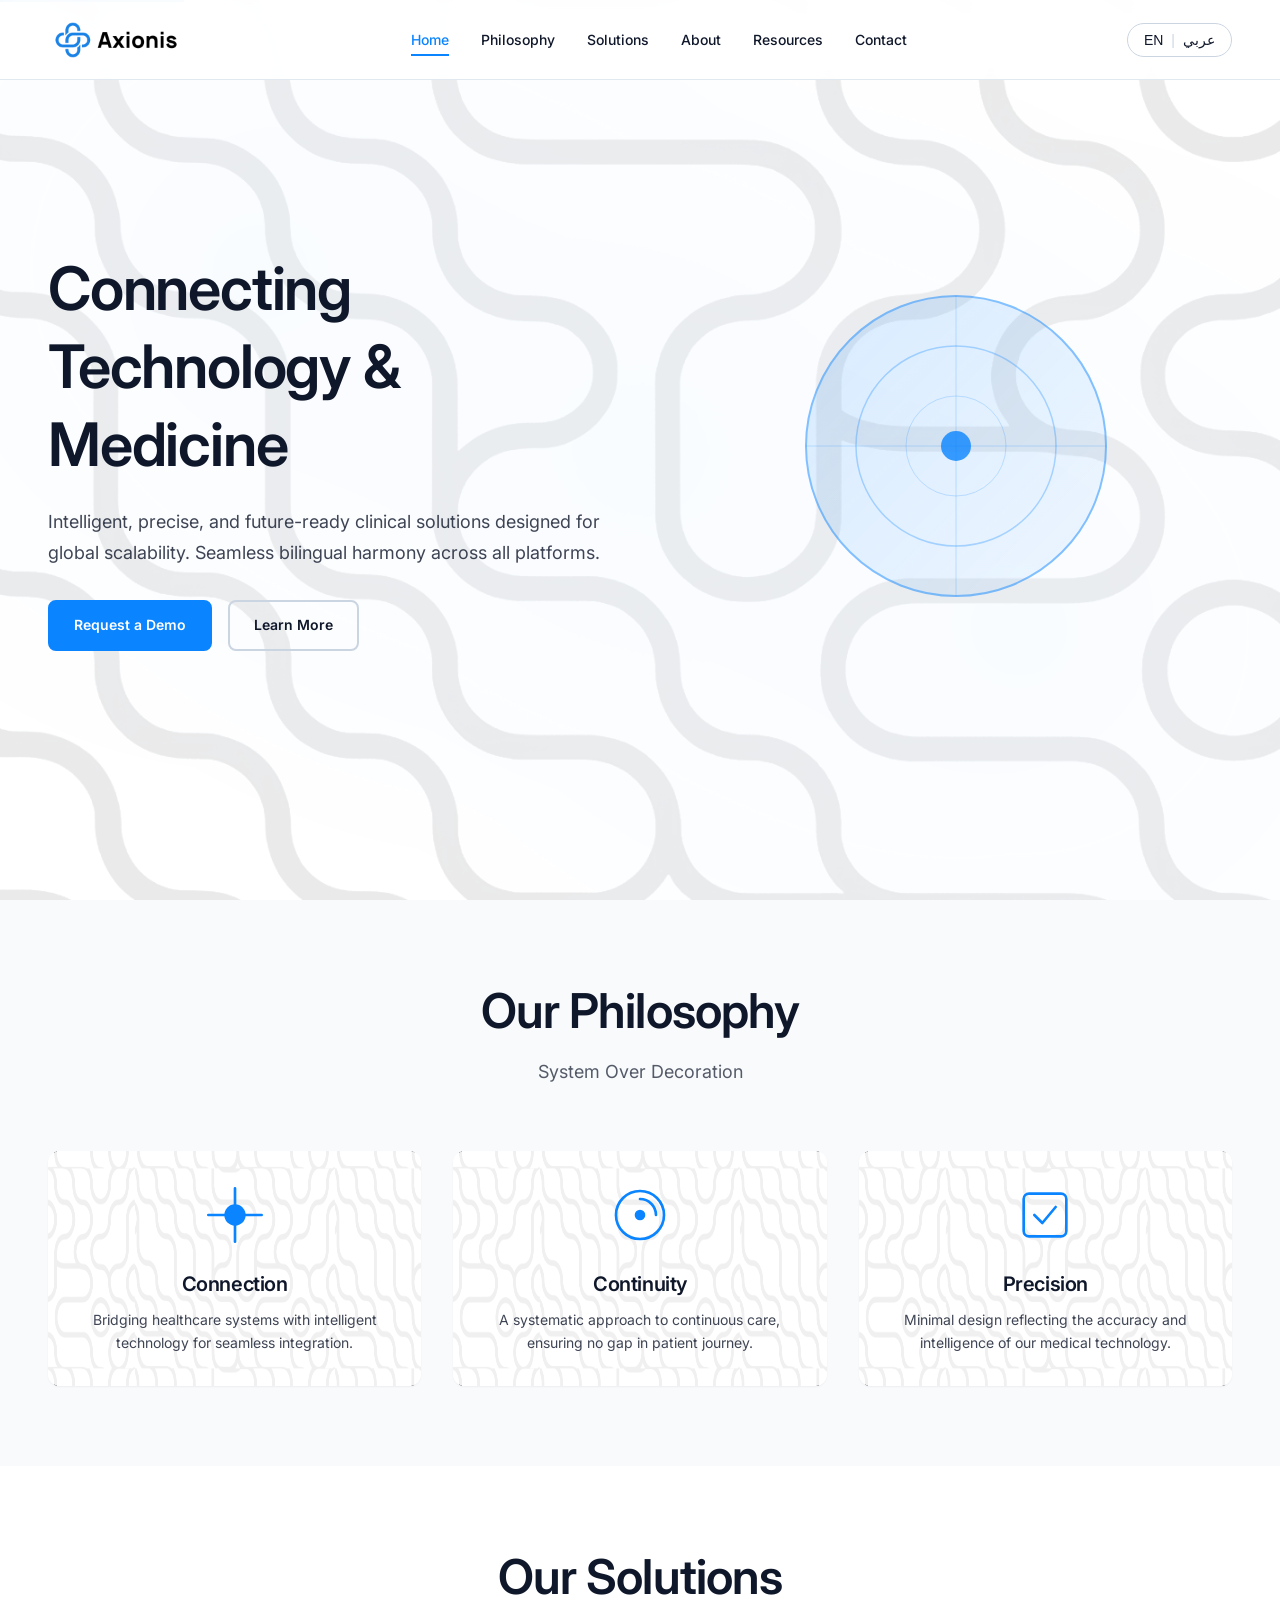
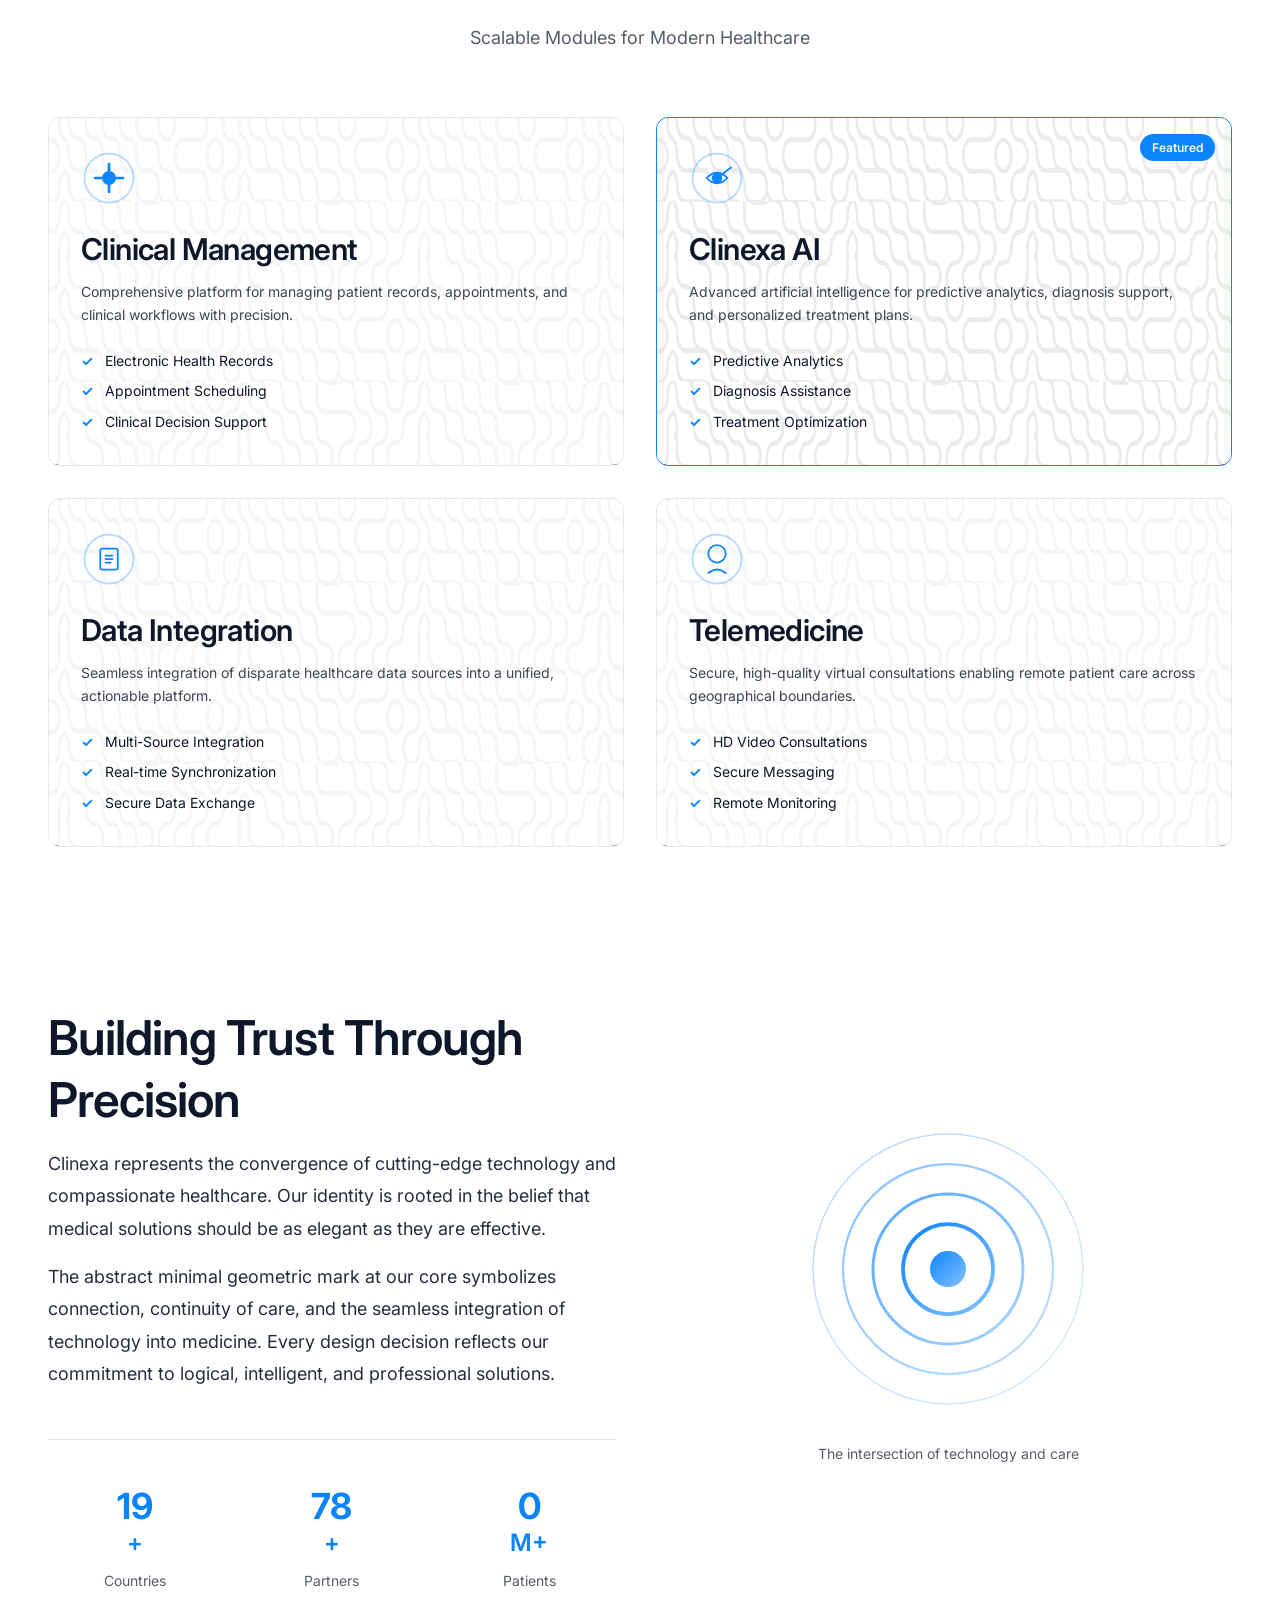
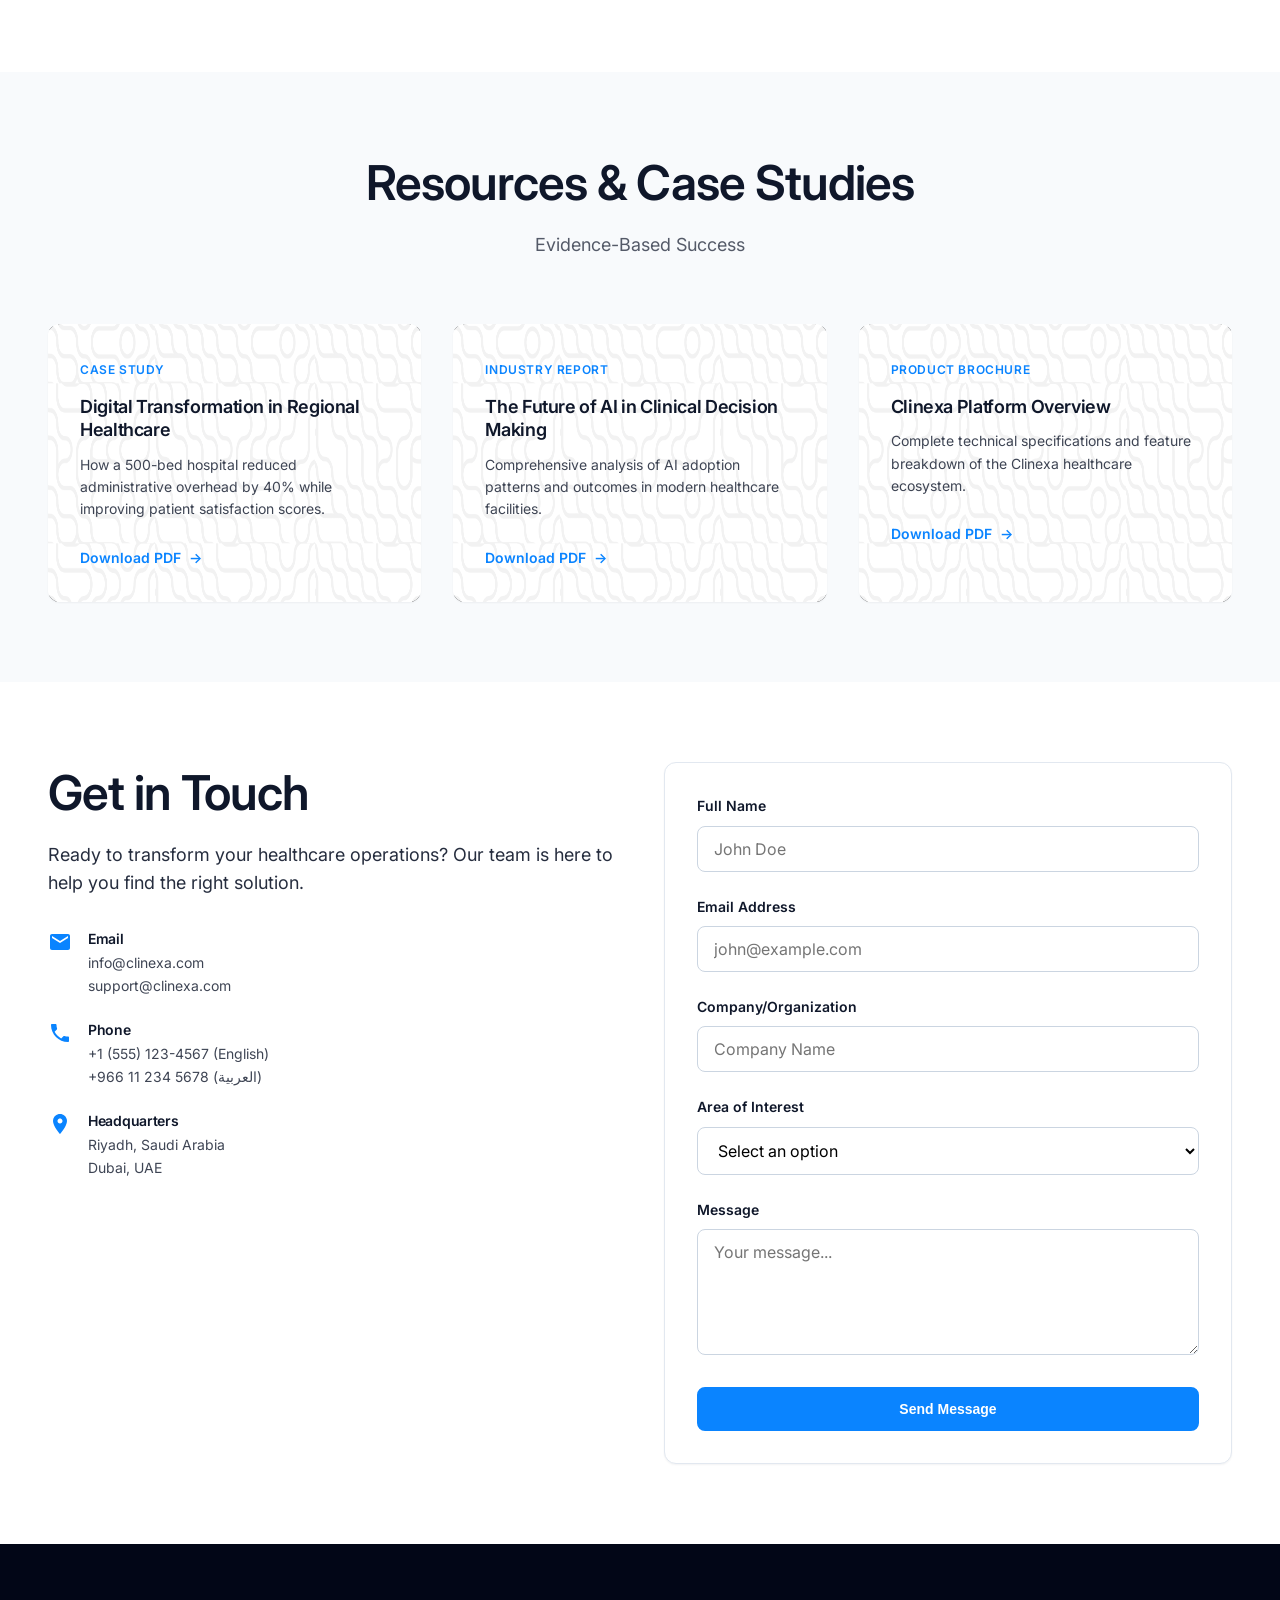
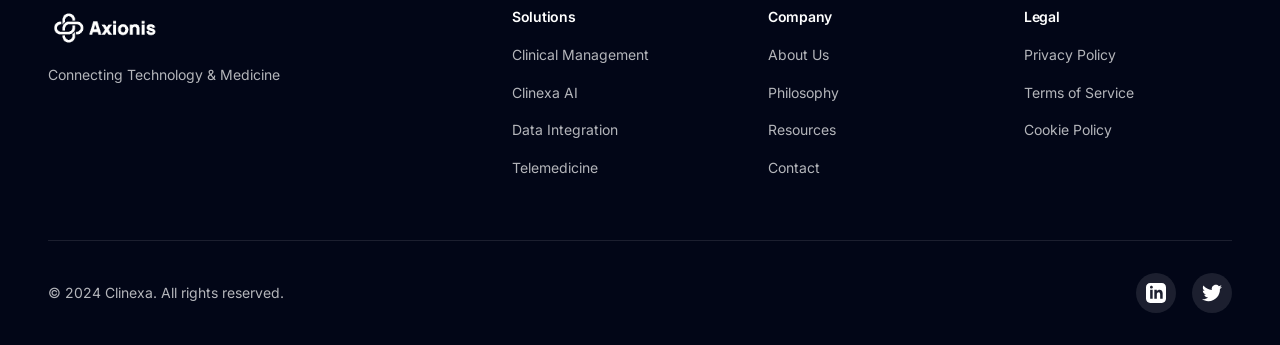
==== commit 53a771d8: "feat: integrate official Clinexa logo and favicons - Add official Clinexa logo (3:1 horizontal ratio" ====
--- a/index.html
+++ b/index.html
@@ -31,7 +31,9 @@
     <link rel="stylesheet" href="css/styles.css">
     
     <!-- Favicon -->
-    <link rel="icon" type="image/svg+xml" href="data:image/svg+xml,<svg xmlns='http://www.w3.org/2000/svg' viewBox='0 0 100 100'><circle cx='50' cy='50' r='45' fill='%230A84FF'/><path d='M50 25 L50 75 M25 50 L75 50' stroke='white' stroke-width='8' stroke-linecap='round'/></svg>">
+    <link rel="icon" type="image/png" sizes="32x32" href="images/favicon-32x32.png">
+    <link rel="icon" type="image/png" sizes="192x192" href="images/favicon-192x192.png">
+    <link rel="apple-touch-icon" sizes="512x512" href="images/favicon-512x512.png">
 </head>
 <body class="lang-en">
     <!-- Skip to main content for accessibility -->
@@ -41,13 +43,7 @@
     <header class="site-header" role="banner">
         <div class="container header-container">
             <a href="/" class="logo" aria-label="Clinexa Home">
-                <svg class="logo-icon" viewBox="0 0 100 100" aria-hidden="true">
-                    <circle cx="50" cy="50" r="45" fill="currentColor" opacity="0.1"/>
-                    <circle cx="50" cy="50" r="35" stroke="currentColor" stroke-width="3" fill="none"/>
-                    <path d="M50 28 L50 72 M28 50 L72 50" stroke="currentColor" stroke-width="6" stroke-linecap="round"/>
-                    <circle cx="50" cy="50" r="8" fill="currentColor"/>
-                </svg>
-                <span class="logo-text">Clinexa</span>
+                <img src="images/clinexa-logo-header-transparent.png" alt="Clinexa" class="logo-image" width="216" height="72" loading="eager">
             </a>
             
             <nav class="main-nav" role="navigation" aria-label="Main navigation">
@@ -433,13 +429,7 @@
             <div class="footer-grid">
                 <div class="footer-brand">
                     <a href="/" class="logo">
-                        <svg class="logo-icon" viewBox="0 0 100 100" aria-hidden="true">
-                            <circle cx="50" cy="50" r="45" fill="currentColor" opacity="0.1"/>
-                            <circle cx="50" cy="50" r="35" stroke="currentColor" stroke-width="3" fill="none"/>
-                            <path d="M50 28 L50 72 M28 50 L72 50" stroke="currentColor" stroke-width="6" stroke-linecap="round"/>
-                            <circle cx="50" cy="50" r="8" fill="currentColor"/>
-                        </svg>
-                        <span class="logo-text">Clinexa</span>
+                        <img src="images/clinexa-logo-footer-white.png" alt="Clinexa" class="logo-image logo-image-white" width="162" height="54" loading="lazy">
                     </a>
                     <p class="footer-tagline" data-i18n="footer.tagline">Connecting Technology & Medicine</p>
                 </div>
--- a/css/styles.css
+++ b/css/styles.css
@@ -203,20 +203,24 @@
 .logo {
     display: flex;
     align-items: center;
-    gap: var(--space-3);
     color: var(--color-primary-text);
     font-weight: 700;
     font-size: var(--text-xl);
 }
 
-.logo-icon {
-    width: 40px;
-    height: 40px;
-    color: var(--color-accent);
-}
-
-.logo:hover {
-    color: var(--color-accent);
+.logo-image {
+    height: 48px;
+    width: auto;
+    display: block;
+}
+
+.logo-image-white {
+    filter: brightness(0) invert(1);
+}
+
+.logo:hover .logo-image {
+    opacity: 0.85;
+    transition: opacity var(--transition-base);
 }
 
 .main-nav {
@@ -455,18 +459,35 @@
     left: 0;
     right: 0;
     bottom: 0;
-    opacity: 0.05;
     z-index: 0;
+    /* Use the downloaded pattern image with subtle opacity */
+    background-image: url('../images/patterns/data-flow-network.png');
+    background-size: cover;
+    background-position: center;
+    background-repeat: repeat;
+    opacity: 0.08;
+    animation: dataFlow 30s ease-in-out infinite alternate;
+}
+
+/* Fallback gradient if image fails to load */
+.data-flow-bg::before {
+    content: '';
+    position: absolute;
+    top: 0;
+    left: 0;
+    right: 0;
+    bottom: 0;
     background-image: 
         radial-gradient(circle at 20% 30%, var(--color-accent) 0%, transparent 50%),
         radial-gradient(circle at 80% 70%, var(--color-accent) 0%, transparent 50%),
         radial-gradient(circle at 50% 50%, var(--color-accent) 0%, transparent 70%);
-    animation: dataFlow 20s ease-in-out infinite;
+    opacity: 0.3;
+    z-index: -1;
 }
 
 @keyframes dataFlow {
-    0%, 100% { transform: scale(1); opacity: 0.05; }
-    50% { transform: scale(1.1); opacity: 0.08; }
+    0% { transform: scale(1) translate(0, 0); opacity: 0.08; }
+    100% { transform: scale(1.05) translate(-10px, -10px); opacity: 0.12; }
 }
 
 .hero-container {
@@ -580,6 +601,31 @@
     box-shadow: var(--shadow-sm);
     transition: all var(--transition-base);
     text-align: center;
+    /* Subtle pattern overlay for depth */
+    background-image: url('../images/patterns/data-flow-network.png');
+    background-size: 200px 200px;
+    background-position: center;
+    opacity: 1;
+    position: relative;
+}
+
+/* Overlay to ensure readability */
+.philosophy-card::before {
+    content: '';
+    position: absolute;
+    top: 0;
+    left: 0;
+    right: 0;
+    bottom: 0;
+    background-color: var(--color-white);
+    opacity: 0.94;
+    border-radius: var(--radius-lg);
+    z-index: 0;
+}
+
+.philosophy-card > * {
+    position: relative;
+    z-index: 1;
 }
 
 .philosophy-card:hover {
@@ -632,6 +678,29 @@
     padding: var(--space-8);
     transition: all var(--transition-base);
     position: relative;
+    /* Subtle pattern overlay for depth */
+    background-image: url('../images/patterns/data-flow-network.png');
+    background-size: 180px 180px;
+    background-position: center;
+}
+
+/* Overlay to ensure readability while showing subtle pattern */
+.solution-card::before {
+    content: '';
+    position: absolute;
+    top: 0;
+    left: 0;
+    right: 0;
+    bottom: 0;
+    background-color: var(--color-white);
+    opacity: 0.96;
+    border-radius: var(--radius-lg);
+    z-index: 0;
+}
+
+.solution-card > * {
+    position: relative;
+    z-index: 1;
 }
 
 .solution-card:hover {
@@ -642,6 +711,11 @@
 .solution-card.featured {
     border-color: var(--color-accent);
     background-color: rgba(10, 132, 255, 0.02);
+}
+
+/* Enhanced featured card with pattern visibility */
+.solution-card.featured::before {
+    opacity: 0.92;
 }
 
 .featured-badge {
@@ -819,6 +893,30 @@
     padding: var(--space-8);
     box-shadow: var(--shadow-sm);
     transition: all var(--transition-base);
+    /* Subtle pattern overlay for depth */
+    background-image: url('../images/patterns/data-flow-network.png');
+    background-size: 160px 160px;
+    background-position: center;
+    position: relative;
+}
+
+/* Overlay to ensure readability while showing subtle pattern */
+.resource-card::before {
+    content: '';
+    position: absolute;
+    top: 0;
+    left: 0;
+    right: 0;
+    bottom: 0;
+    background-color: var(--color-white);
+    opacity: 0.95;
+    border-radius: var(--radius-lg);
+    z-index: 0;
+}
+
+.resource-card > * {
+    position: relative;
+    z-index: 1;
 }
 
 .resource-card:hover {
@@ -1022,6 +1120,10 @@
     margin-bottom: var(--space-4);
 }
 
+.footer-brand .logo-image {
+    height: 40px;
+}
+
 .footer-tagline {
     font-size: var(--text-sm);
     opacity: 0.7;
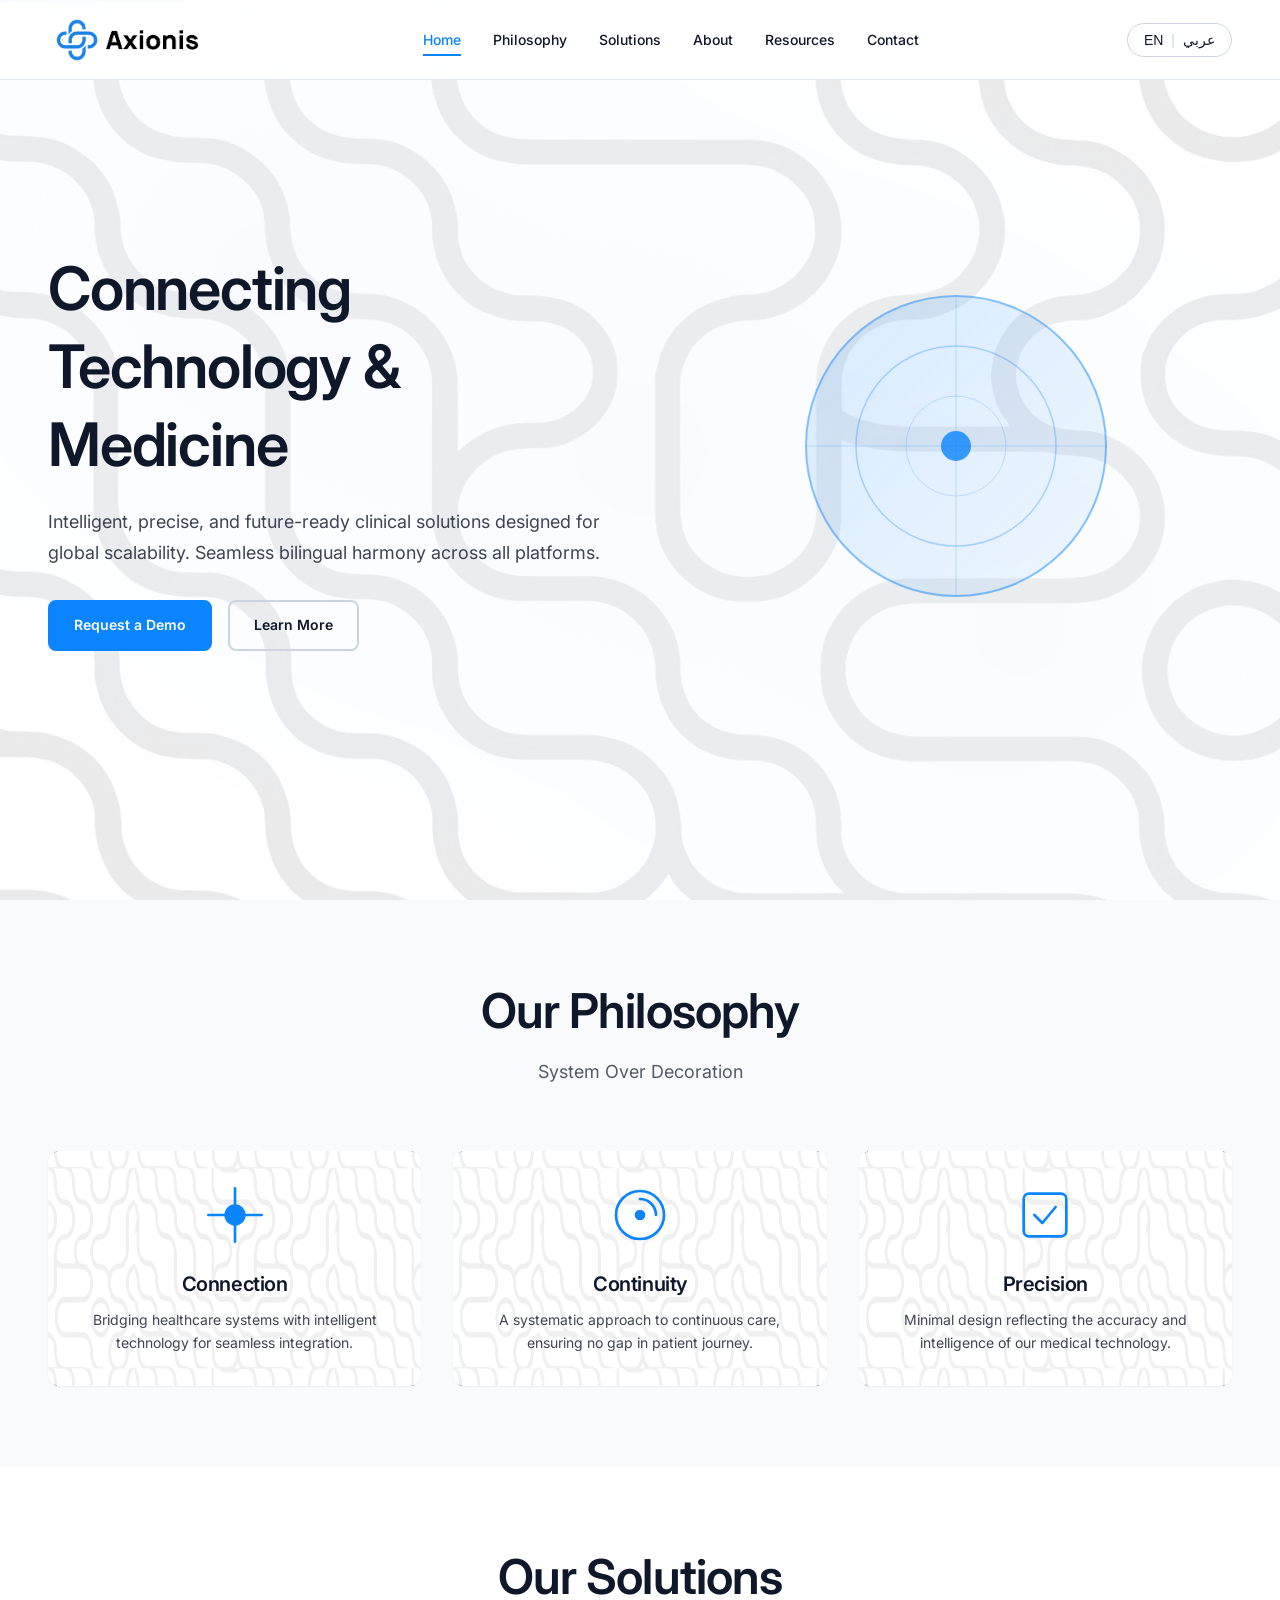
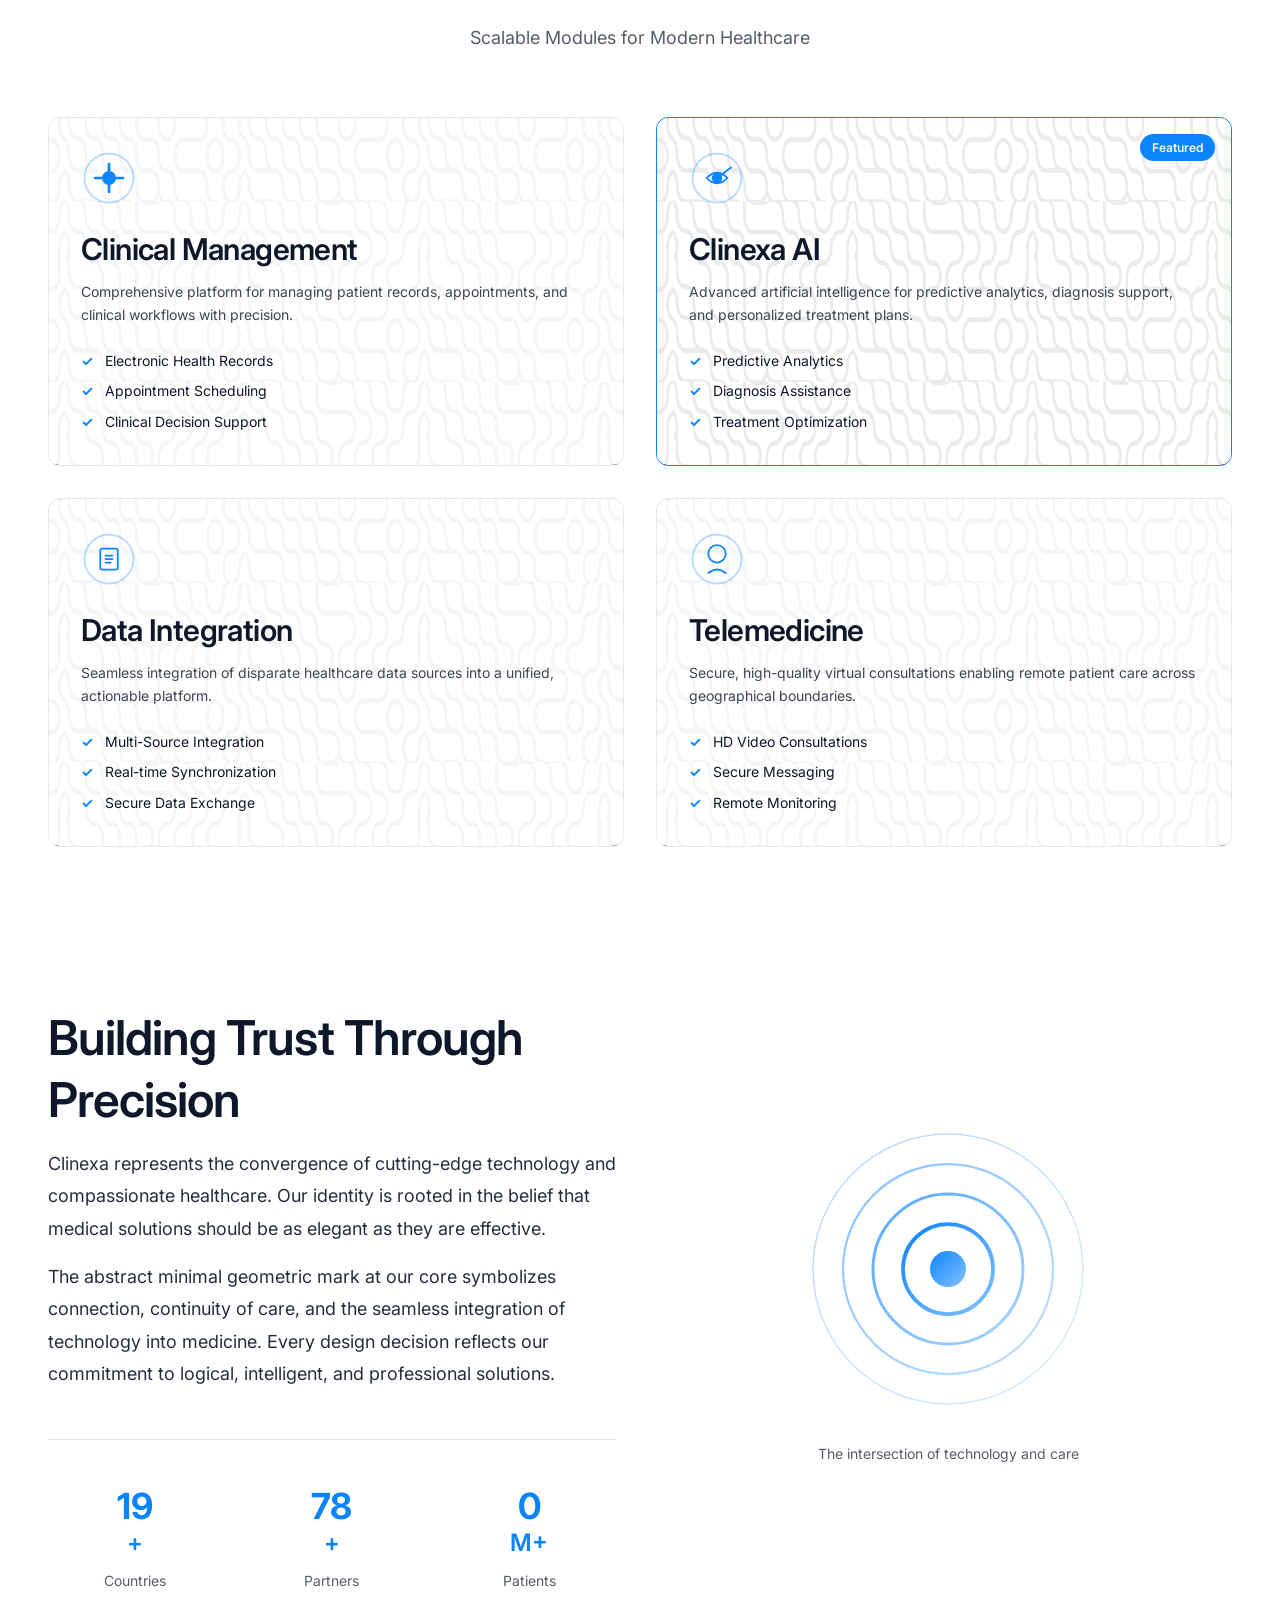
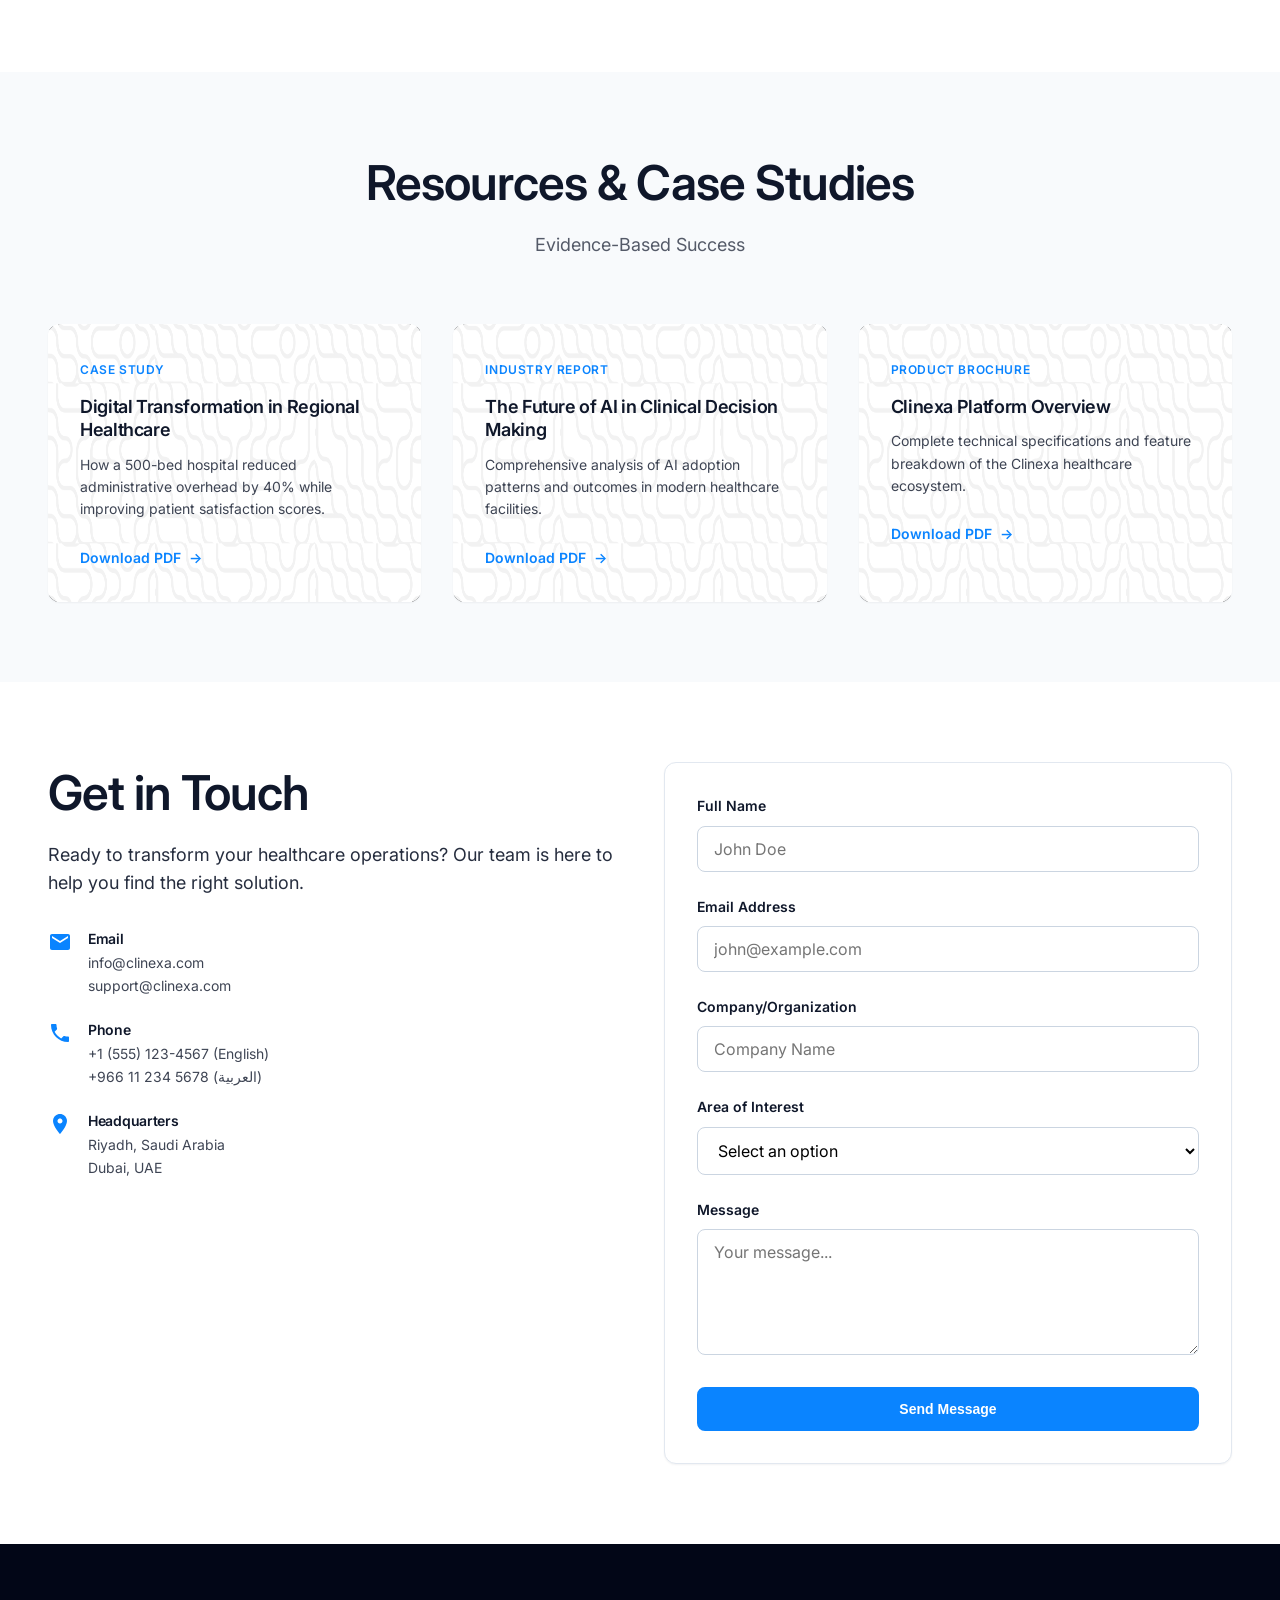
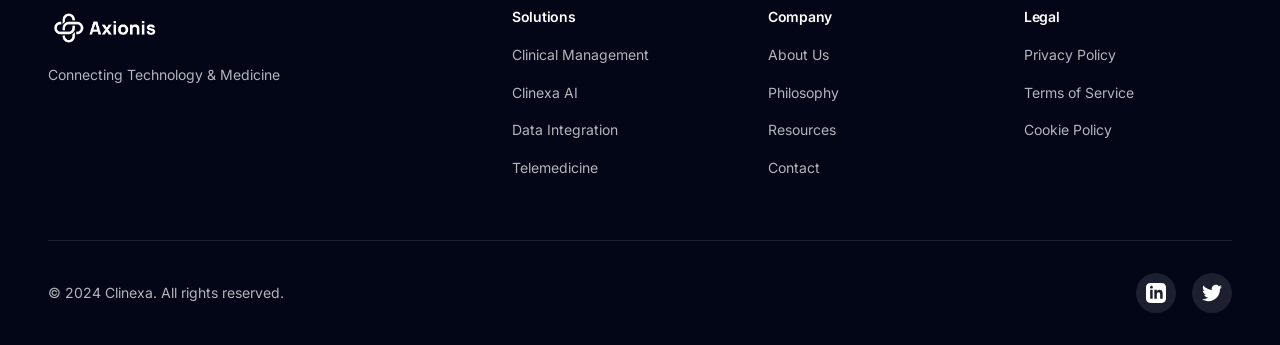
==== commit 5121f3d3: "feat: integrate official Clinexa logo (1:3 ratio) with transparent & white variants - Download offic" ====
--- a/index.html
+++ b/index.html
@@ -43,7 +43,7 @@
     <header class="site-header" role="banner">
         <div class="container header-container">
             <a href="/" class="logo" aria-label="Clinexa Home">
-                <img src="images/clinexa-logo-header-transparent.png" alt="Clinexa" class="logo-image" width="216" height="72" loading="eager">
+                <img src="images/clinexa-logo-transparent.png" alt="Clinexa" class="logo-image" width="216" height="72" loading="eager">
             </a>
             
             <nav class="main-nav" role="navigation" aria-label="Main navigation">
@@ -429,7 +429,7 @@
             <div class="footer-grid">
                 <div class="footer-brand">
                     <a href="/" class="logo">
-                        <img src="images/clinexa-logo-footer-white.png" alt="Clinexa" class="logo-image logo-image-white" width="162" height="54" loading="lazy">
+                        <img src="images/clinexa-logo-footer-white.png" alt="Clinexa" class="logo-image logo-image-white" width="216" height="72" loading="lazy">
                     </a>
                     <p class="footer-tagline" data-i18n="footer.tagline">Connecting Technology & Medicine</p>
                 </div>
--- a/css/styles.css
+++ b/css/styles.css
@@ -209,13 +209,15 @@
 }
 
 .logo-image {
-    height: 48px;
+    height: 56px;
     width: auto;
+    max-width: 100%;
     display: block;
+    object-fit: contain;
 }
 
 .logo-image-white {
-    filter: brightness(0) invert(1);
+    filter: none;
 }
 
 .logo:hover .logo-image {
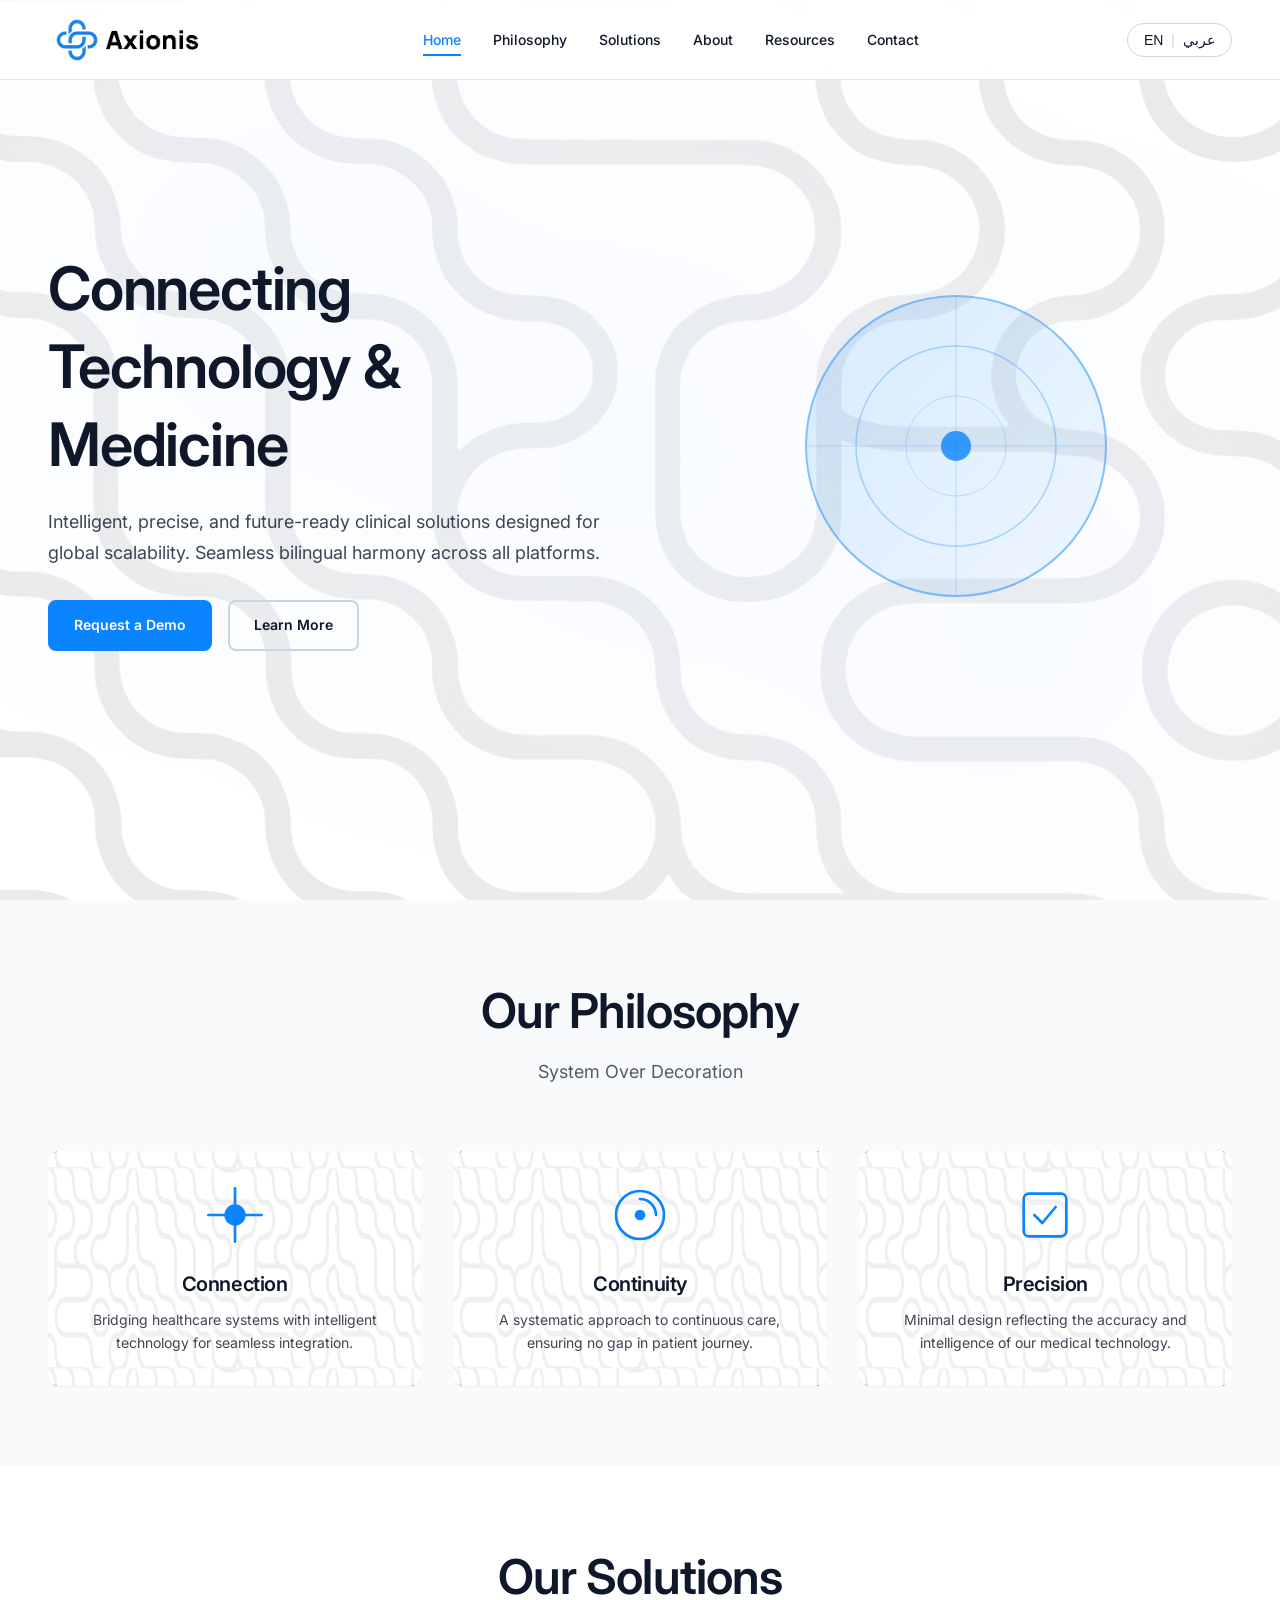
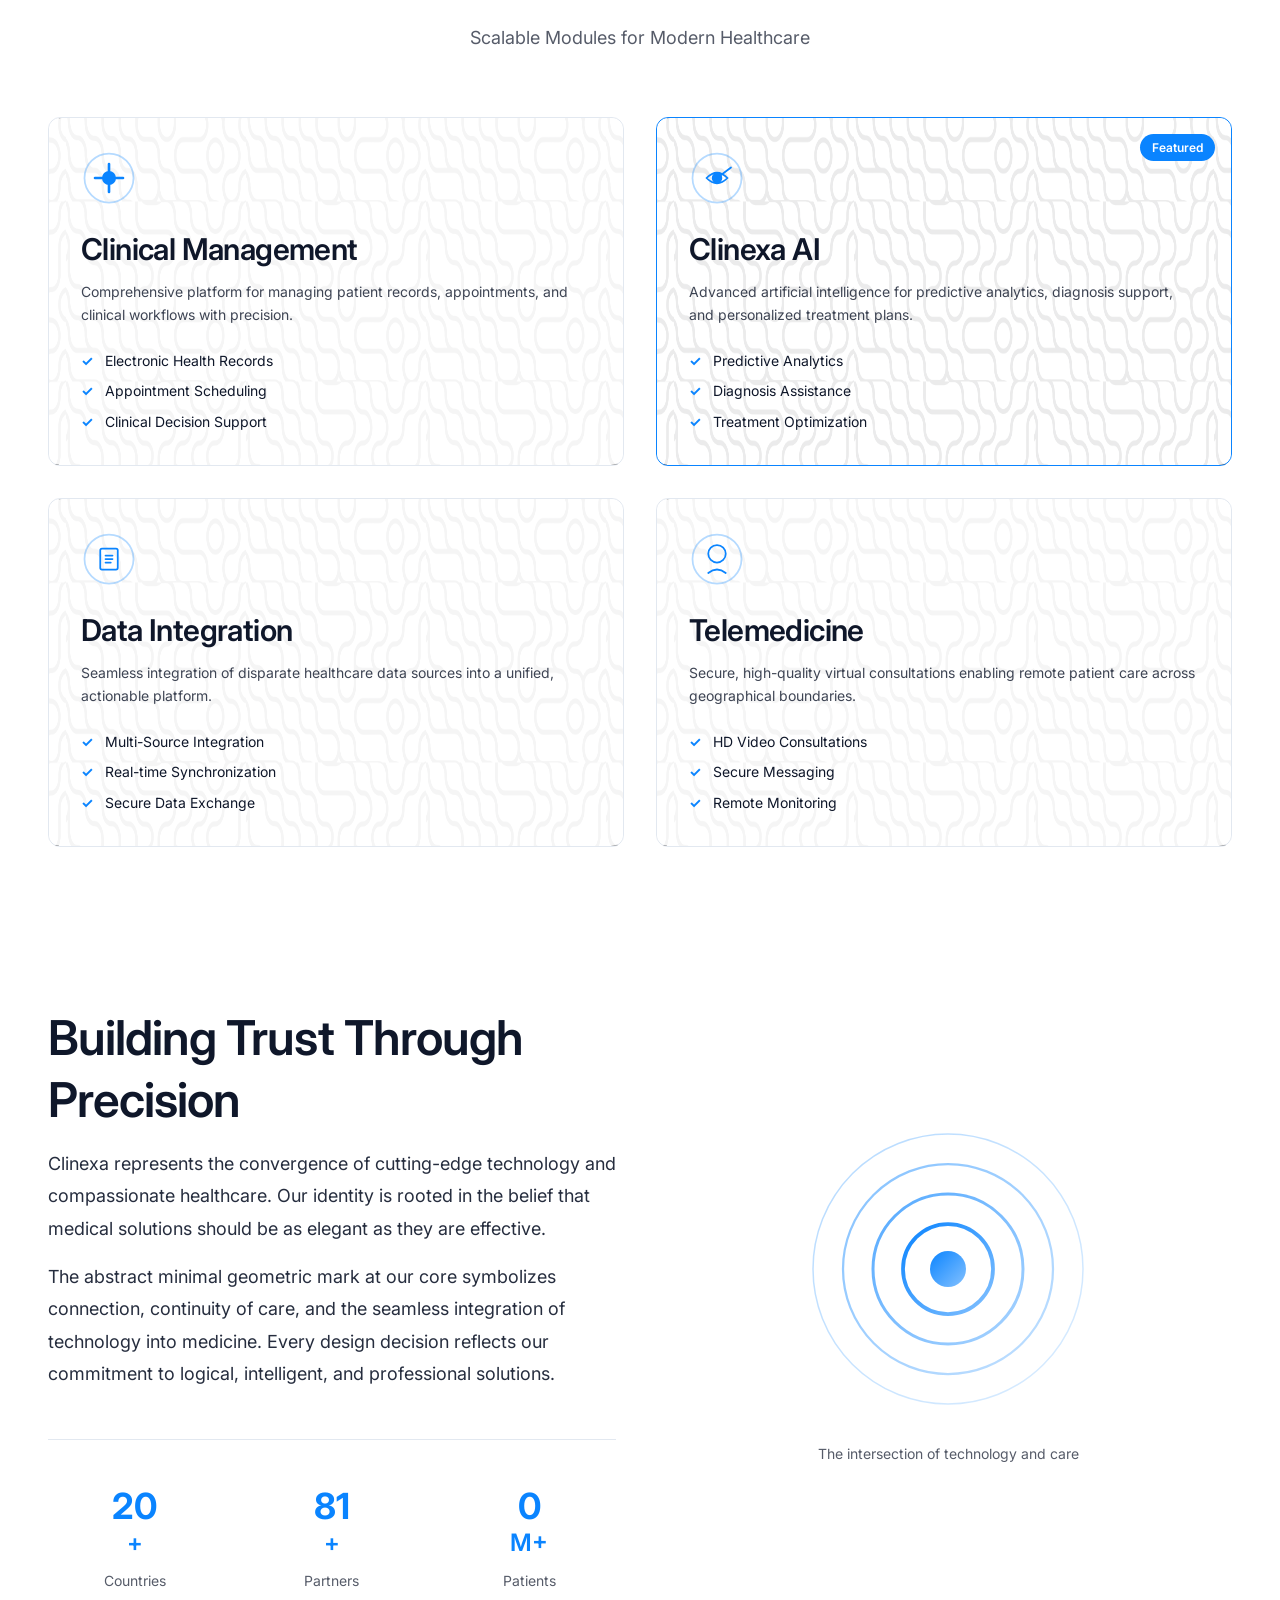
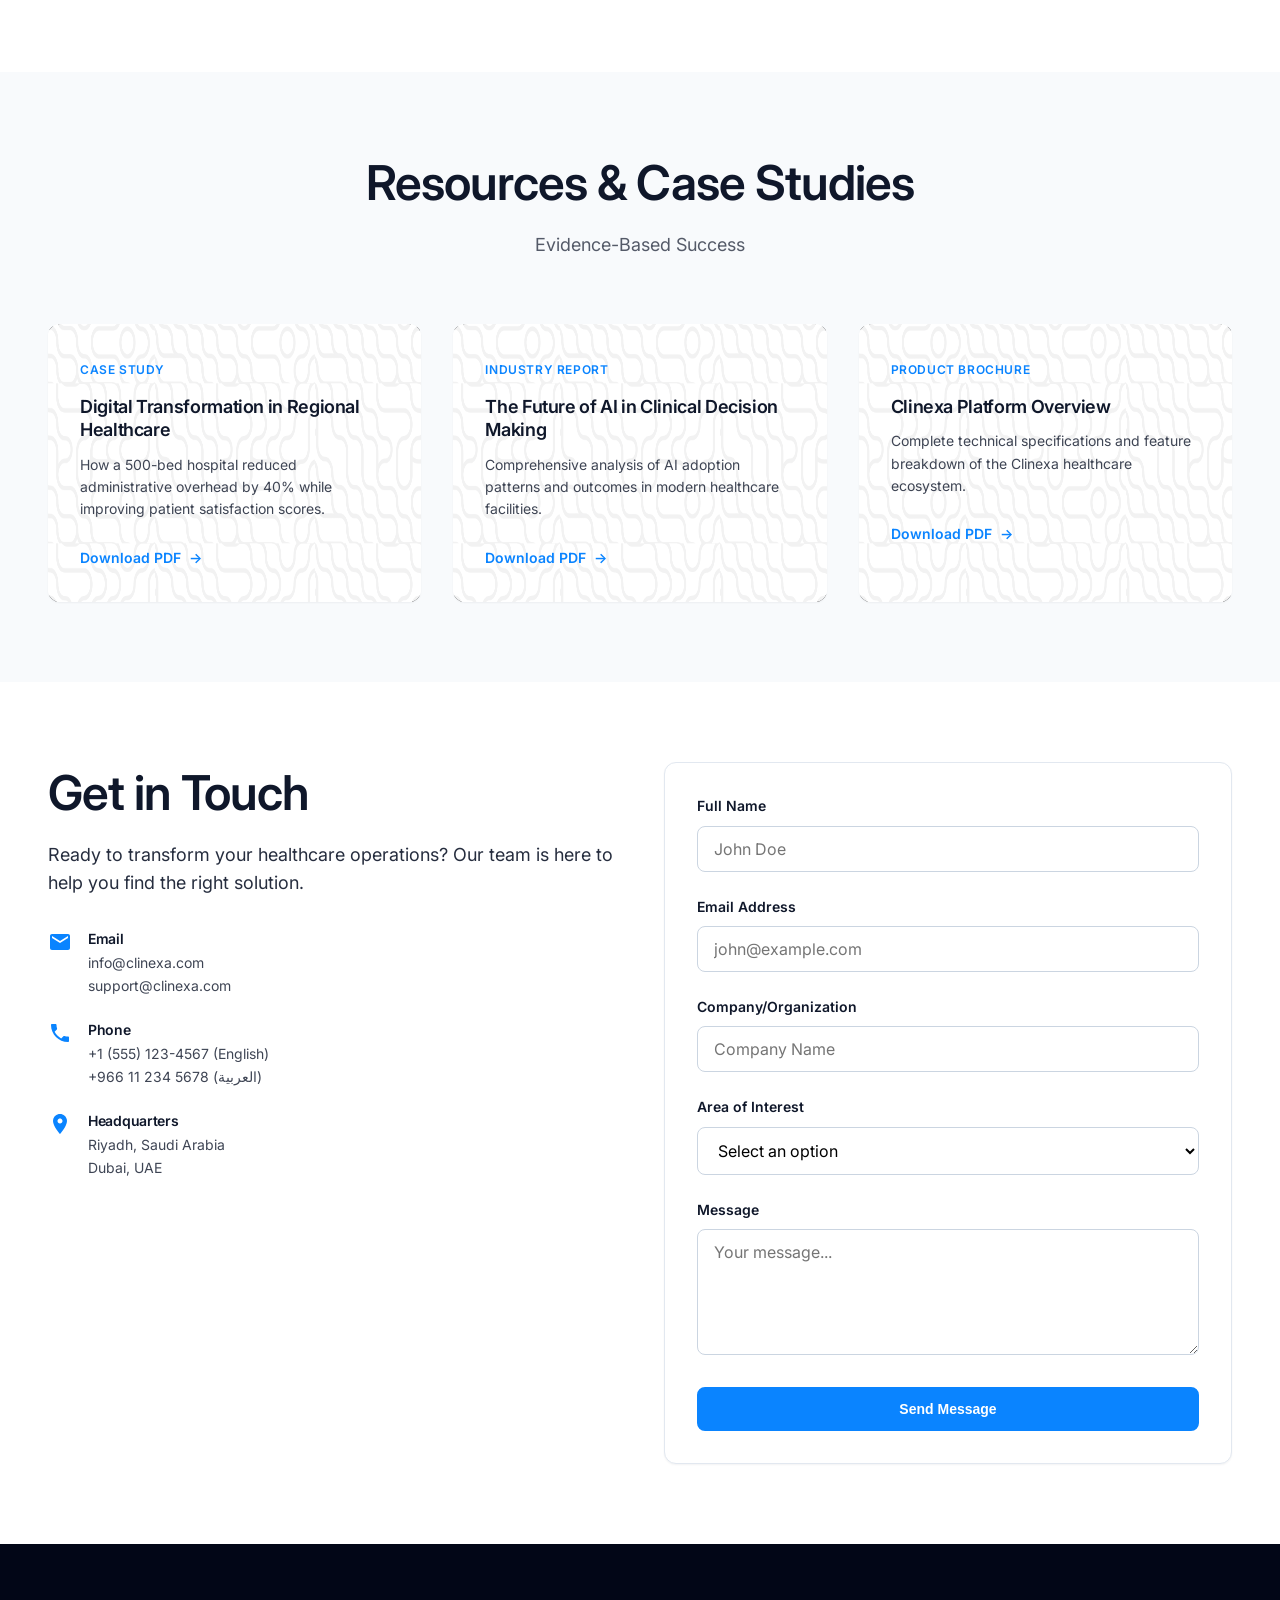
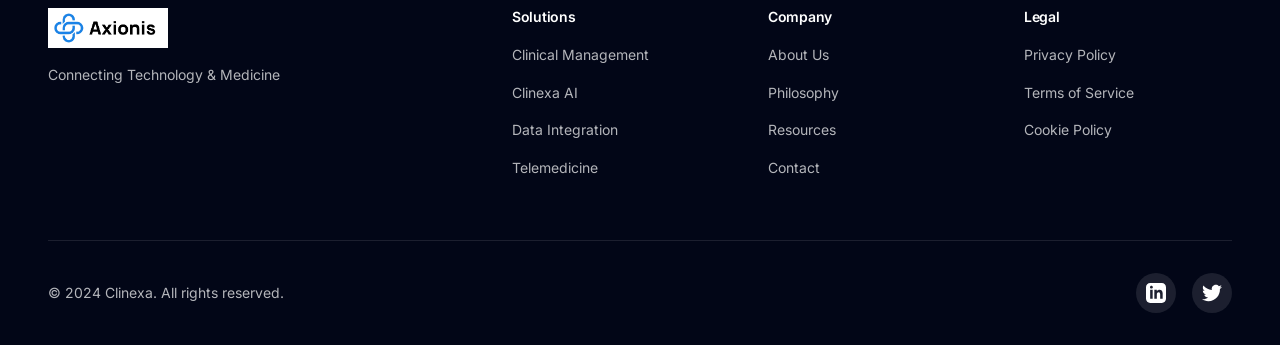
==== commit c6ae2cea: "update branch" ====
--- a/index.html
+++ b/index.html
@@ -43,7 +43,7 @@
     <header class="site-header" role="banner">
         <div class="container header-container">
             <a href="/" class="logo" aria-label="Clinexa Home">
-                <img src="images/clinexa-logo-transparent.png" alt="Clinexa" class="logo-image" width="216" height="72" loading="eager">
+                <img src="images/logo.png" alt="Clinexa" class="logo-image" width="216" height="72" loading="eager">
             </a>
             
             <nav class="main-nav" role="navigation" aria-label="Main navigation">
@@ -429,7 +429,7 @@
             <div class="footer-grid">
                 <div class="footer-brand">
                     <a href="/" class="logo">
-                        <img src="images/clinexa-logo-footer-white.png" alt="Clinexa" class="logo-image logo-image-white" width="216" height="72" loading="lazy">
+                        <img src="images/logo-footer.png" alt="Clinexa" class="logo-image logo-image-white" width="216" height="72" loading="lazy">
                     </a>
                     <p class="footer-tagline" data-i18n="footer.tagline">Connecting Technology & Medicine</p>
                 </div>
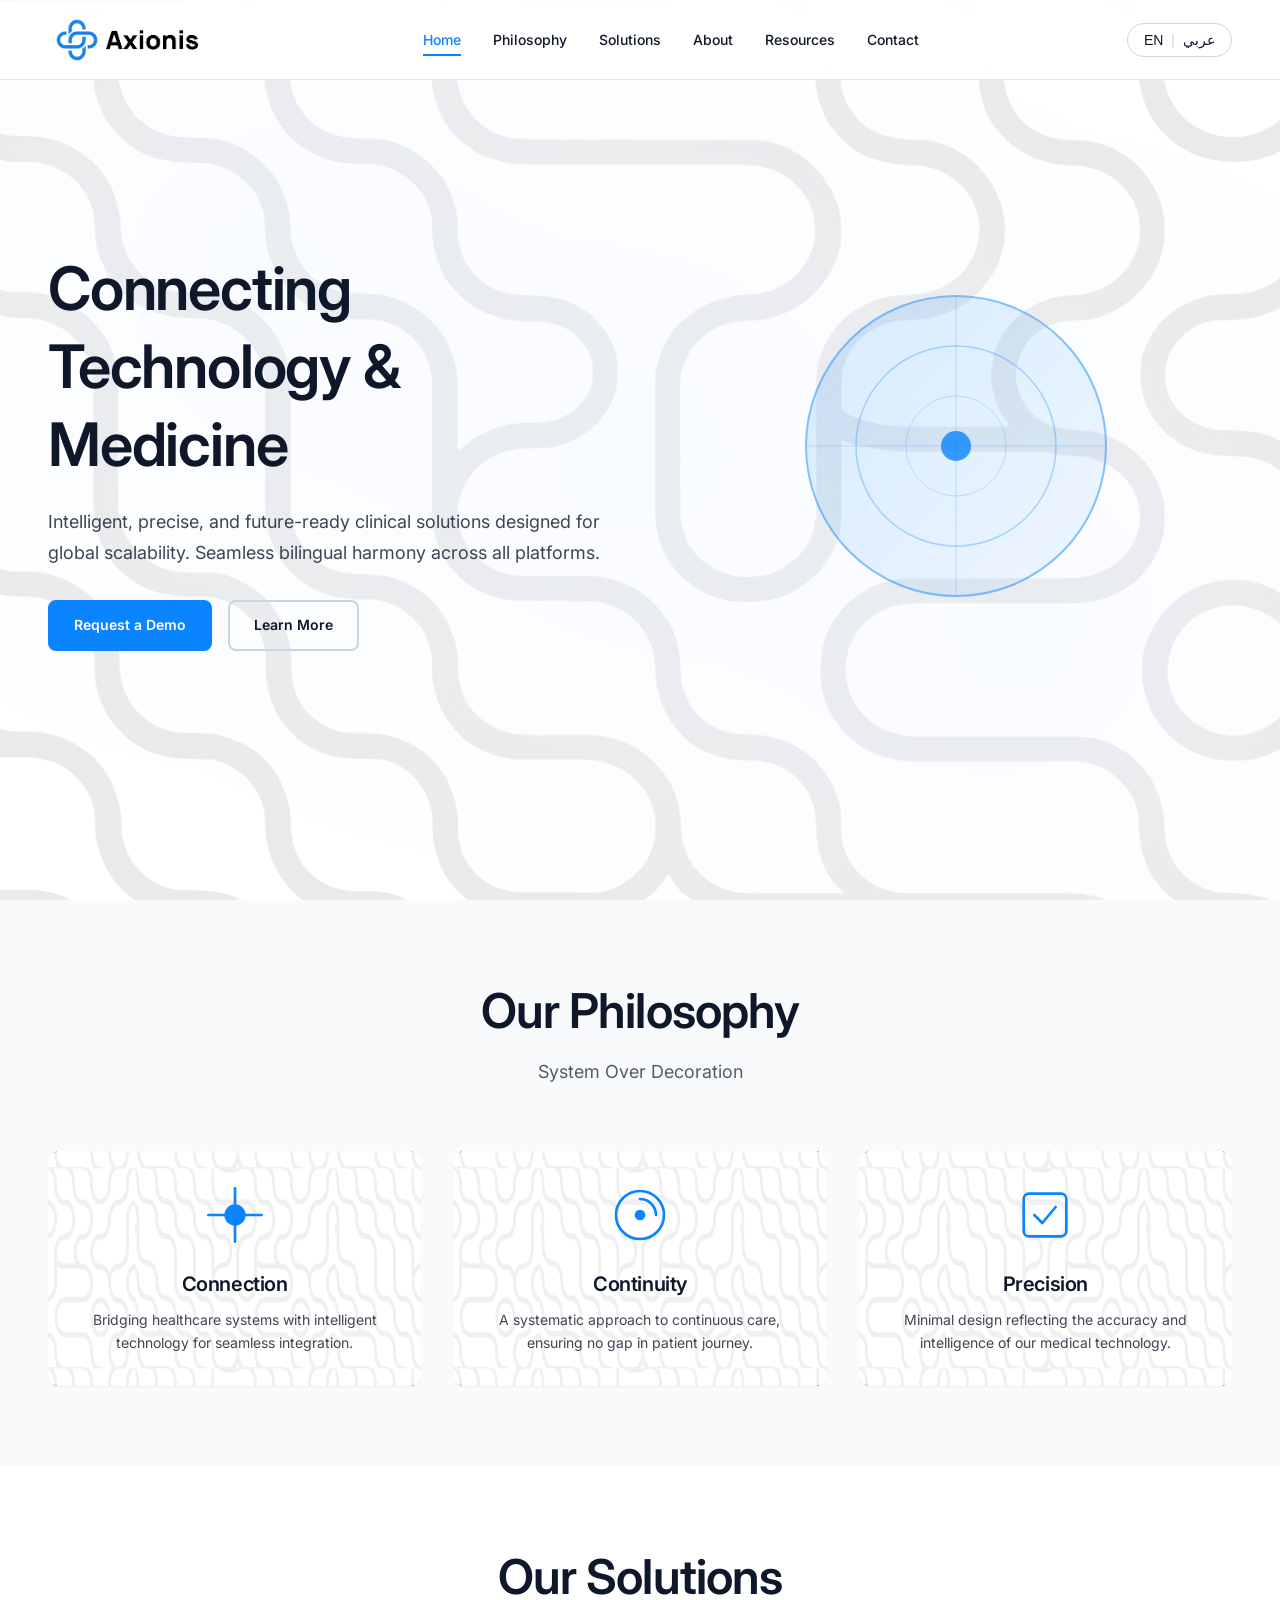
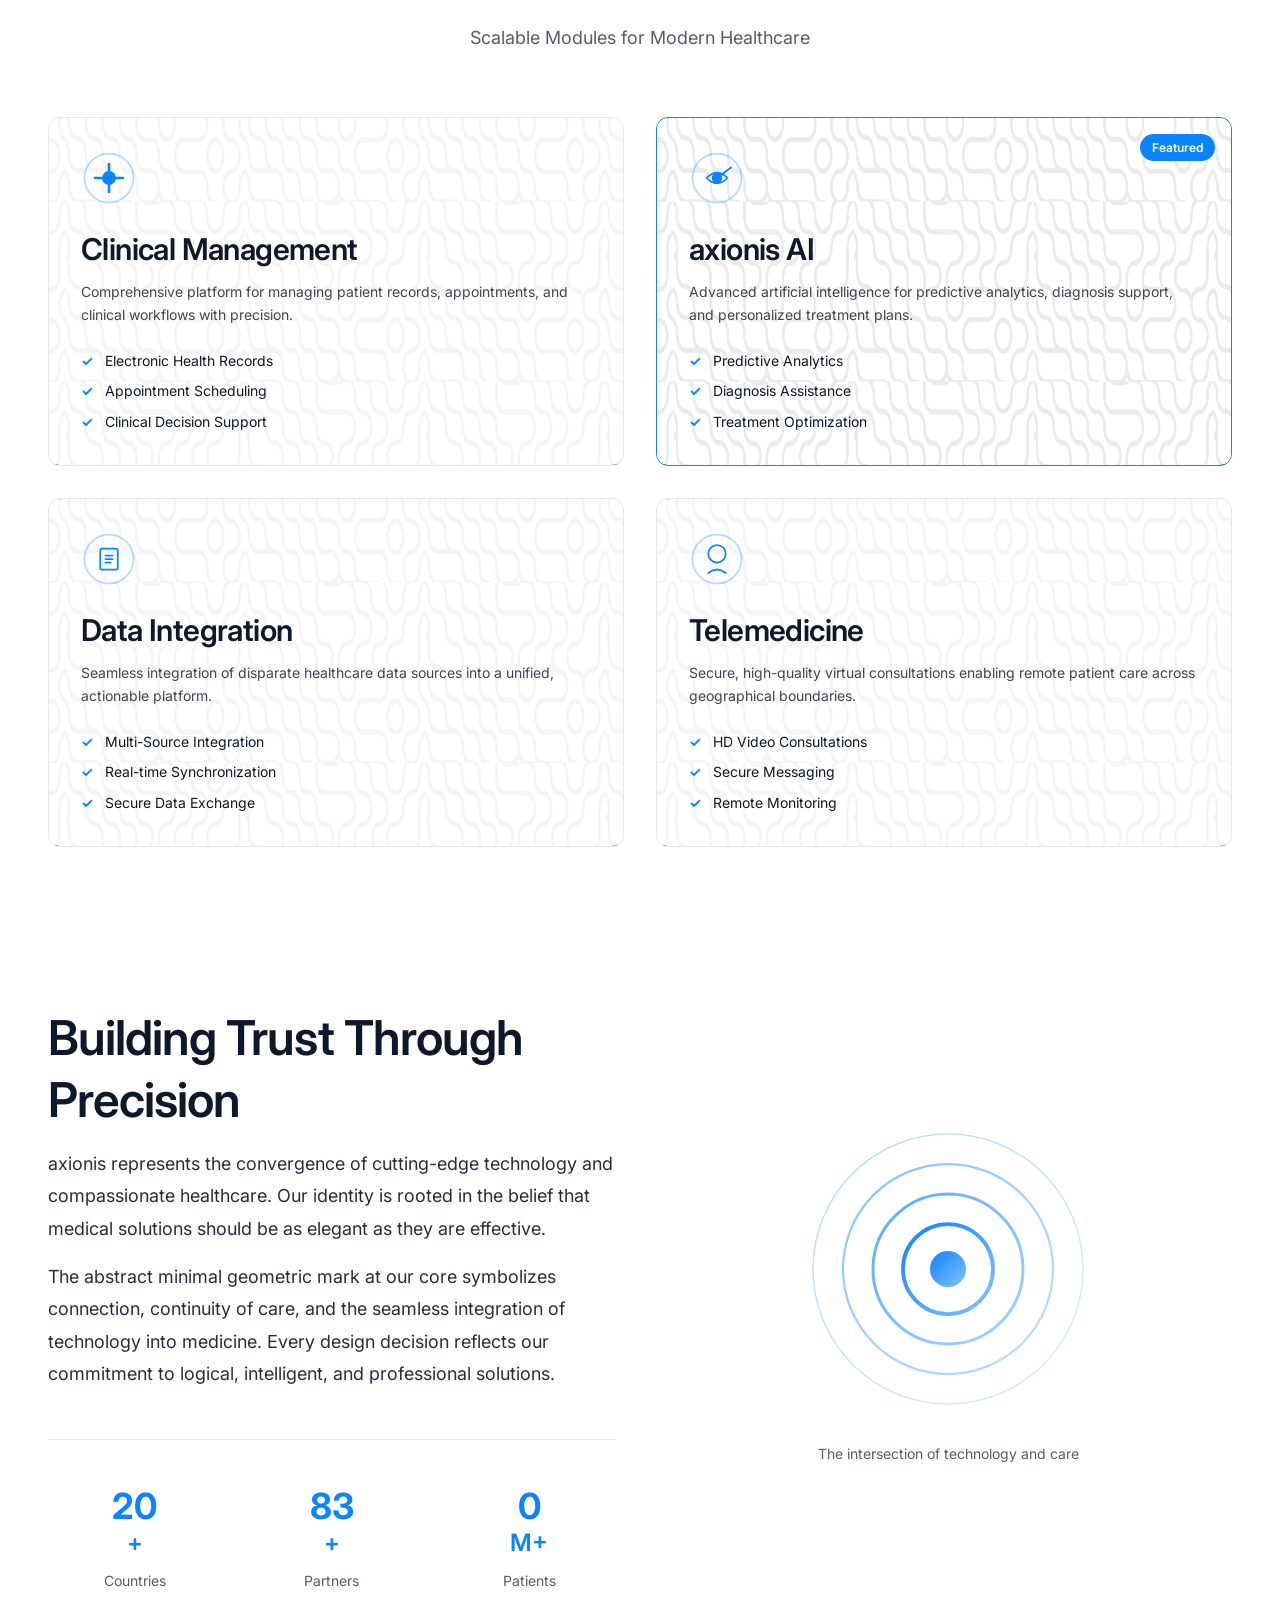
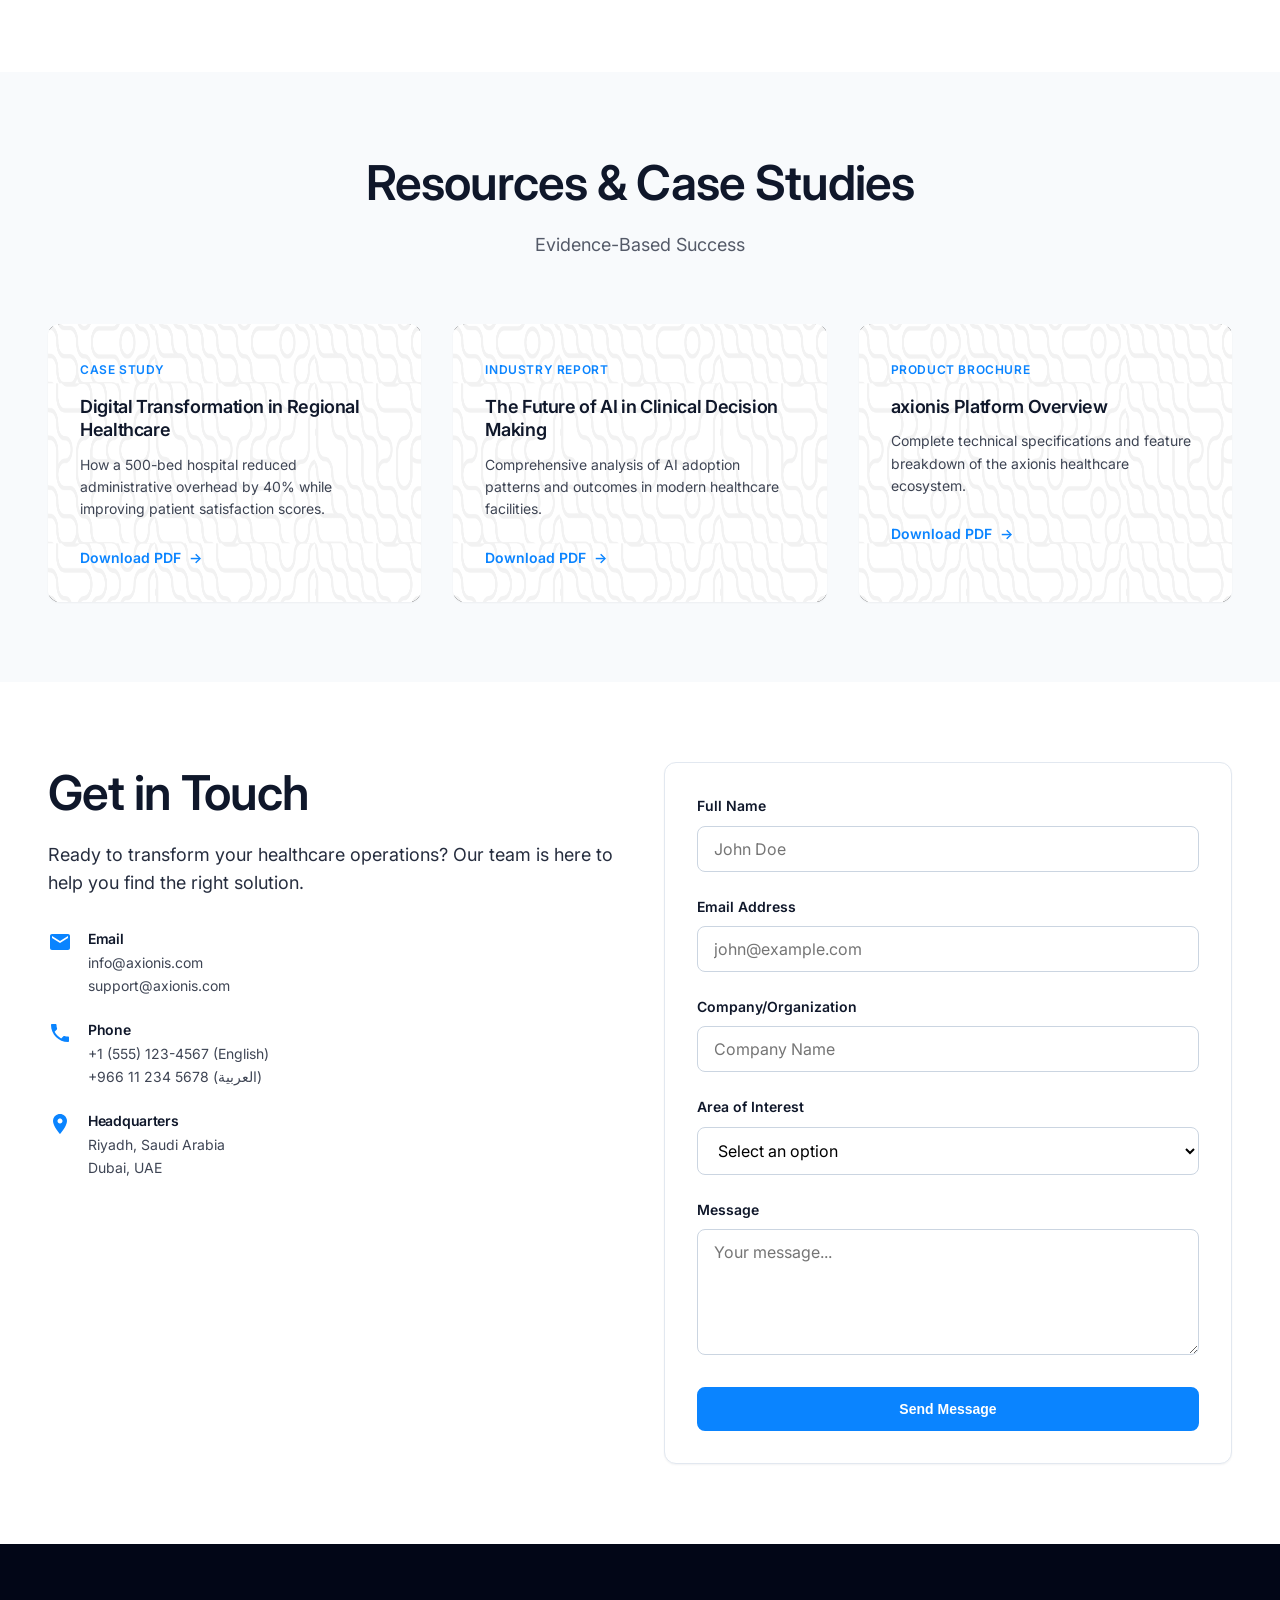
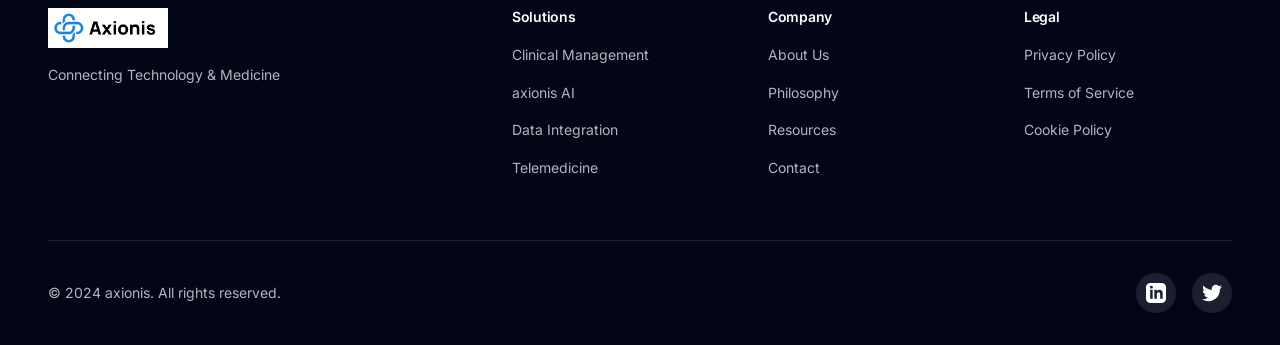
==== commit 3614e3f7: "Update website name to axionis and complete phase 4 implementation - index.html updated with new com" ====
--- a/index.html
+++ b/index.html
@@ -3,24 +3,24 @@
 <head>
     <meta charset="UTF-8">
     <meta name="viewport" content="width=device-width, initial-scale=1.0">
-    <meta name="description" content="Discover Clinexa (كلينيكسا), a leader in modern healthcare technology. Intelligent, precise, and future-ready clinical solutions designed for global scalability. Seamless bilingual harmony across all platforms.">
-    <meta name="keywords" content="Clinexa, Healthcare Technology, Medical Solutions, Digital Health, Bilingual, Arabic, English, AI Healthcare">
-    <meta name="author" content="Clinexa">
+    <meta name="description" content="Discover axionis, a leader in modern healthcare technology. Intelligent, precise, and future-ready clinical solutions designed for global scalability. Seamless bilingual harmony across all platforms.">
+    <meta name="keywords" content="axionis, Healthcare Technology, Medical Solutions, Digital Health, Bilingual, Arabic, English, AI Healthcare">
+    <meta name="author" content="axionis">
     <meta name="theme-color" content="#0A84FF">
     
     <!-- Open Graph / Social Media -->
     <meta property="og:type" content="website">
-    <meta property="og:title" content="Clinexa | Connecting Technology & Medicine">
+    <meta property="og:title" content="axionis | Connecting Technology & Medicine">
     <meta property="og:description" content="Intelligent, precise, and future-ready clinical solutions designed for global scalability.">
     <meta property="og:image" content="images/og-image.png">
-    <meta property="og:url" content="https://clinexa.com">
+    <meta property="og:url" content="https://axionis.com">
     
     <!-- Twitter Card -->
     <meta name="twitter:card" content="summary_large_image">
-    <meta name="twitter:title" content="Clinexa | Modern Healthcare Technology">
+    <meta name="twitter:title" content="axionis | Modern Healthcare Technology">
     <meta name="twitter:description" content="Seamless bilingual harmony across all platforms. Systematic approach to continuous care.">
     
-    <title>Clinexa | Connecting Technology & Medicine</title>
+    <title>axionis | Connecting Technology & Medicine</title>
     
     <!-- Preconnect to fonts -->
     <link rel="preconnect" href="https://fonts.googleapis.com">
@@ -42,8 +42,8 @@
     <!-- Navigation -->
     <header class="site-header" role="banner">
         <div class="container header-container">
-            <a href="/" class="logo" aria-label="Clinexa Home">
-                <img src="images/logo.png" alt="Clinexa" class="logo-image" width="216" height="72" loading="eager">
+            <a href="/" class="logo" aria-label="axionis Home">
+                <img src="images/logo.png" alt="axionis" class="logo-image" width="216" height="72" loading="eager">
             </a>
             
             <nav class="main-nav" role="navigation" aria-label="Main navigation">
@@ -191,7 +191,7 @@
                                 <line x1="32" y1="32" x2="48" y2="20" stroke="currentColor" stroke-width="2" stroke-linecap="round"/>
                             </svg>
                         </div>
-                        <h3 data-i18n="solutions.cards.ai.title">Clinexa AI</h3>
+                        <h3 data-i18n="solutions.cards.ai.title">axionis AI</h3>
                         <p data-i18n="solutions.cards.ai.desc">Advanced artificial intelligence for predictive analytics, diagnosis support, and personalized treatment plans.</p>
                         <ul class="feature-list">
                             <li data-i18n="solutions.cards.ai.features.0">Predictive Analytics</li>
@@ -246,7 +246,7 @@
                     <div class="about-content">
                         <h2 id="about-title" class="section-title" data-i18n="about.title">Building Trust Through Precision</h2>
                         <p class="about-text" data-i18n="about.text1">
-                            Clinexa represents the convergence of cutting-edge technology and compassionate healthcare. Our identity is rooted in the belief that medical solutions should be as elegant as they are effective.
+                            axionis represents the convergence of cutting-edge technology and compassionate healthcare. Our identity is rooted in the belief that medical solutions should be as elegant as they are effective.
                         </p>
                         <p class="about-text" data-i18n="about.text2">
                             The abstract minimal geometric mark at our core symbolizes connection, continuity of care, and the seamless integration of technology into medicine. Every design decision reflects our commitment to logical, intelligent, and professional solutions.
@@ -274,7 +274,7 @@
                     <div class="about-visual">
                         <div class="symbol-showcase">
                             <svg viewBox="0 0 200 200" aria-labelledby="symbolTitle" role="img">
-                                <title id="symbolTitle">Clinexa Symbol - Connection and Continuity</title>
+                                <title id="symbolTitle">axionis Symbol - Connection and Continuity</title>
                                 <defs>
                                     <linearGradient id="symbolGradient" x1="0%" y1="0%" x2="100%" y2="100%">
                                         <stop offset="0%" style="stop-color:#0A84FF"/>
@@ -321,8 +321,8 @@
                     
                     <article class="resource-card">
                         <div class="resource-type" data-i18n="resources.types.brochure">Product Brochure</div>
-                        <h3 data-i18n="resources.cards.brochure.title">Clinexa Platform Overview</h3>
-                        <p data-i18n="resources.cards.brochure.desc">Complete technical specifications and feature breakdown of the Clinexa healthcare ecosystem.</p>
+                        <h3 data-i18n="resources.cards.brochure.title">axionis Platform Overview</h3>
+                        <p data-i18n="resources.cards.brochure.desc">Complete technical specifications and feature breakdown of the axionis healthcare ecosystem.</p>
                         <a href="#" class="resource-link" data-i18n="resources.download">Download PDF</a>
                     </article>
                 </div>
@@ -345,9 +345,9 @@
                                 <div>
                                     <h4 data-i18n="contact.email.title">Email</h4>
                                     <p>
-                                        <a href="mailto:info@clinexa.com" class="contact-link">info@clinexa.com</a>
+                                        <a href="mailto:info@axionis.com" class="contact-link">info@axionis.com</a>
                                         <br>
-                                        <a href="mailto:support@clinexa.com" class="contact-link">support@clinexa.com</a>
+                                        <a href="mailto:support@axionis.com" class="contact-link">support@axionis.com</a>
                                     </p>
                                 </div>
                             </div>
@@ -429,7 +429,7 @@
             <div class="footer-grid">
                 <div class="footer-brand">
                     <a href="/" class="logo">
-                        <img src="images/logo-footer.png" alt="Clinexa" class="logo-image logo-image-white" width="216" height="72" loading="lazy">
+                        <img src="images/logo-footer.png" alt="axionis" class="logo-image logo-image-white" width="216" height="72" loading="lazy">
                     </a>
                     <p class="footer-tagline" data-i18n="footer.tagline">Connecting Technology & Medicine</p>
                 </div>
@@ -438,7 +438,7 @@
                     <h4 data-i18n="footer.links.solutions">Solutions</h4>
                     <ul>
                         <li><a href="#solutions" data-i18n="footer.links.clinical">Clinical Management</a></li>
-                        <li><a href="#solutions" data-i18n="footer.links.ai">Clinexa AI</a></li>
+                        <li><a href="#solutions" data-i18n="footer.links.ai">axionis AI</a></li>
                         <li><a href="#solutions" data-i18n="footer.links.data">Data Integration</a></li>
                         <li><a href="#solutions" data-i18n="footer.links.telemedicine">Telemedicine</a></li>
                     </ul>
@@ -465,7 +465,7 @@
             </div>
             
             <div class="footer-bottom">
-                <p data-i18n="footer.copyright">&copy; 2024 Clinexa. All rights reserved.</p>
+                <p data-i18n="footer.copyright">&copy; 2024 axionis. All rights reserved.</p>
                 <div class="social-links">
                     <a href="#" aria-label="LinkedIn" class="social-link">
                         <svg viewBox="0 0 24 24" aria-hidden="true"><path d="M19 0h-14c-2.761 0-5 2.239-5 5v14c0 2.761 2.239 5 5 5h14c2.762 0 5-2.239 5-5v-14c0-2.761-2.238-5-5-5zm-11 19h-3v-11h3v11zm-1.5-12.268c-.966 0-1.75-.79-1.75-1.764s.784-1.764 1.75-1.764 1.75.79 1.75 1.764-.783 1.764-1.75 1.764zm13.5 12.268h-3v-5.604c0-3.368-4-3.113-4 0v5.604h-3v-11h3v1.765c1.396-2.586 7-2.777 7 2.476v6.759z" fill="currentColor"/></svg>
